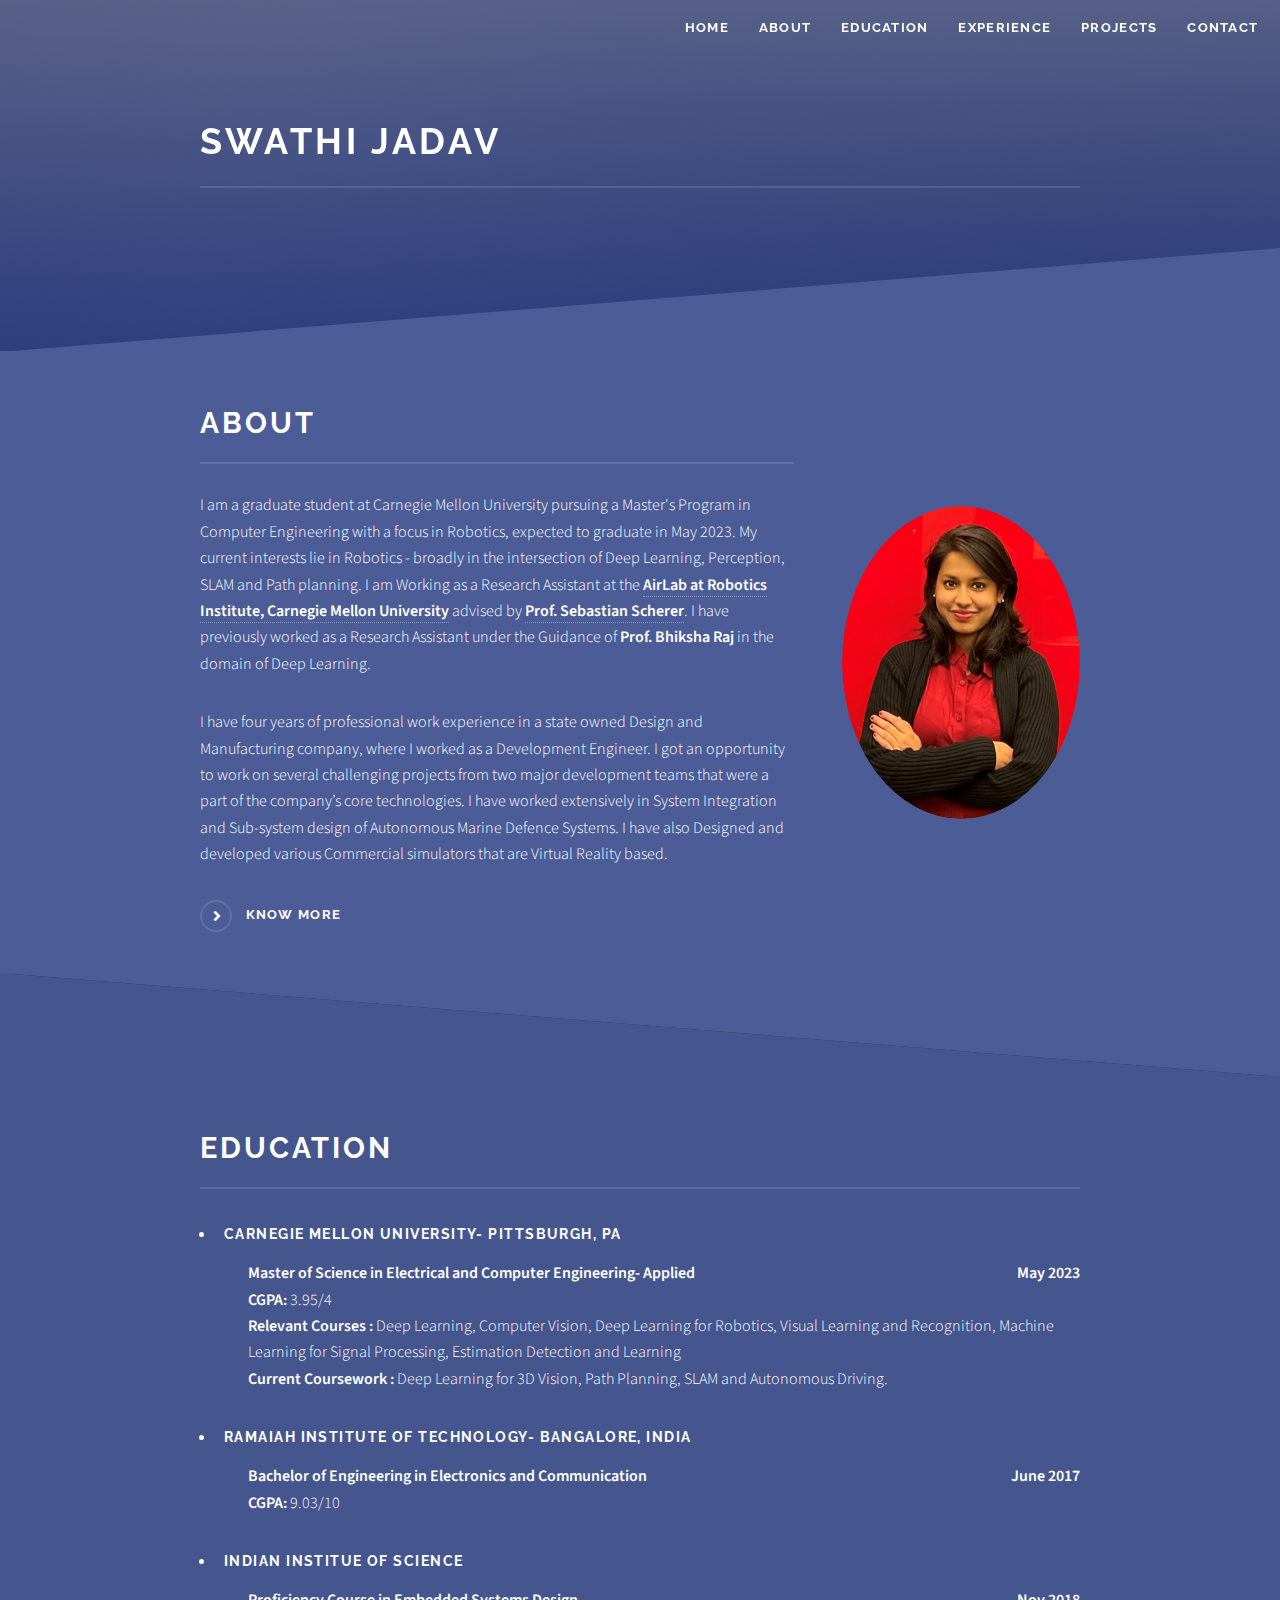
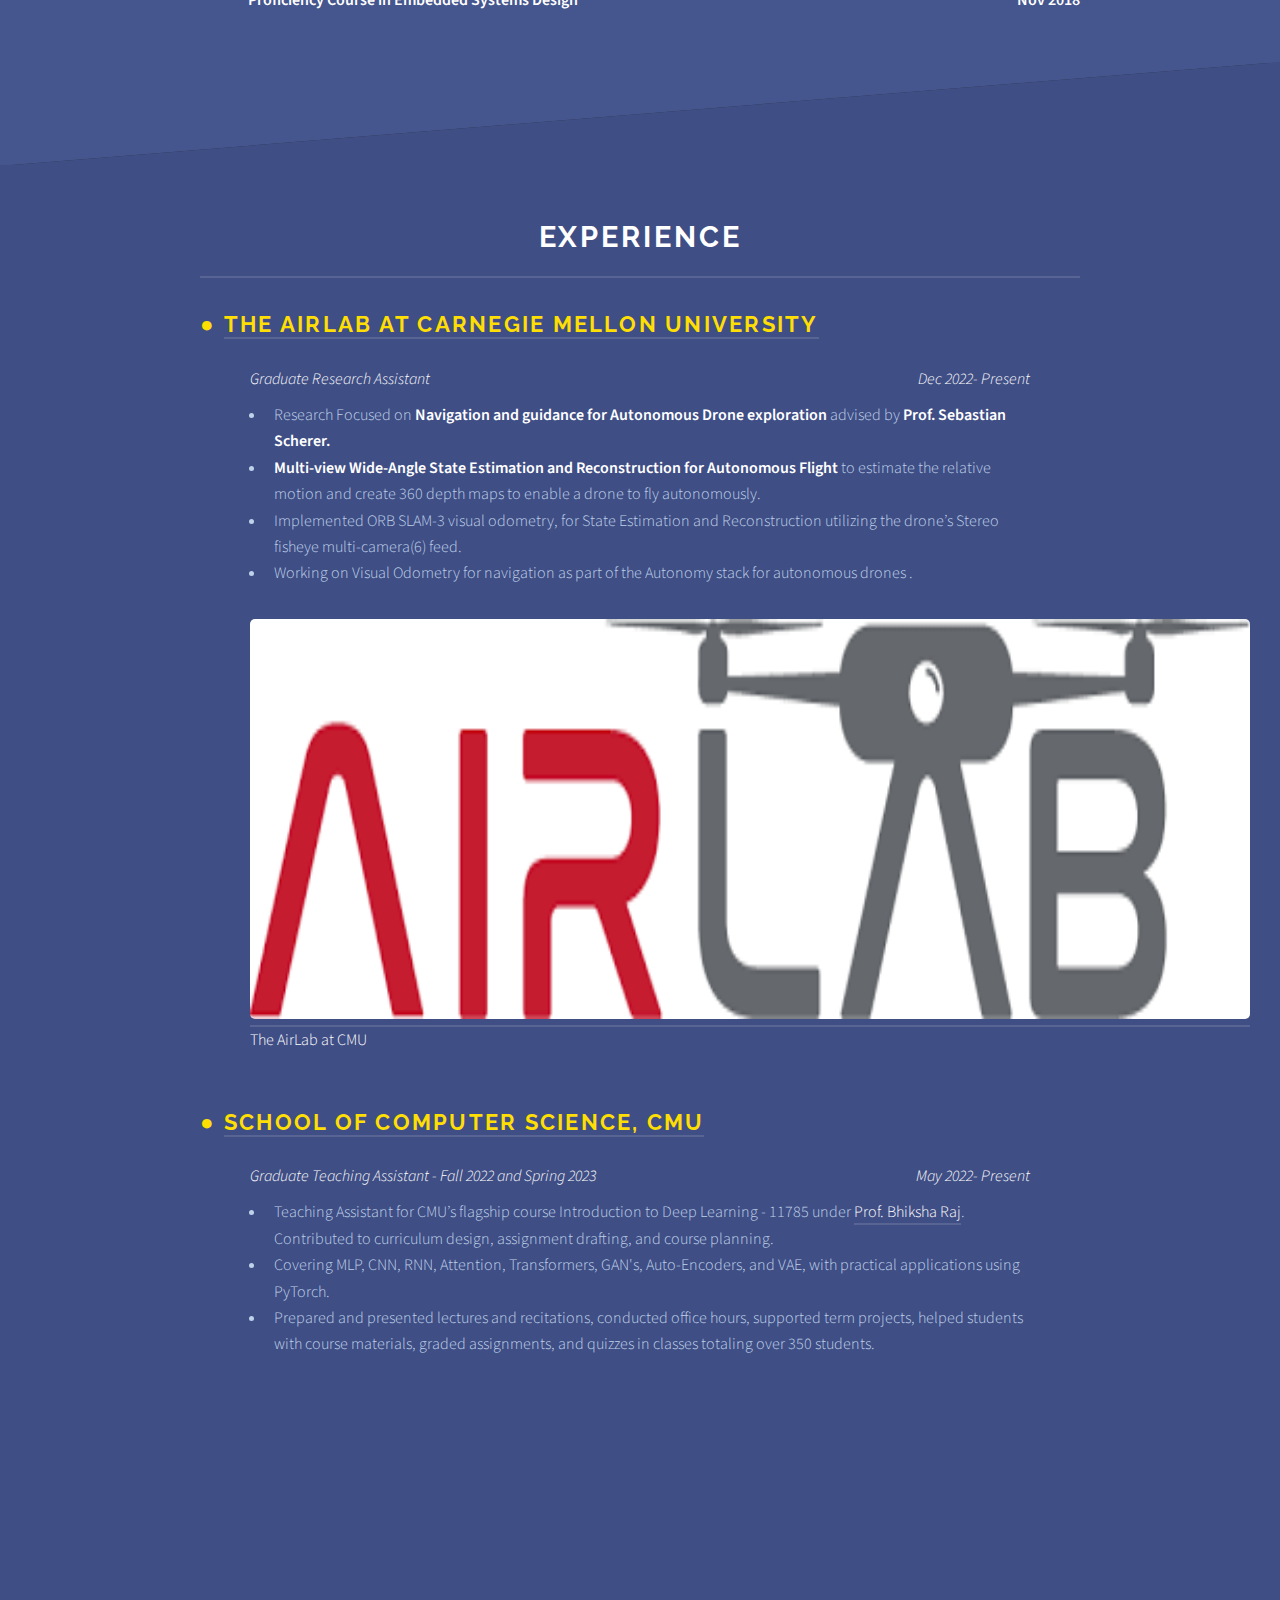
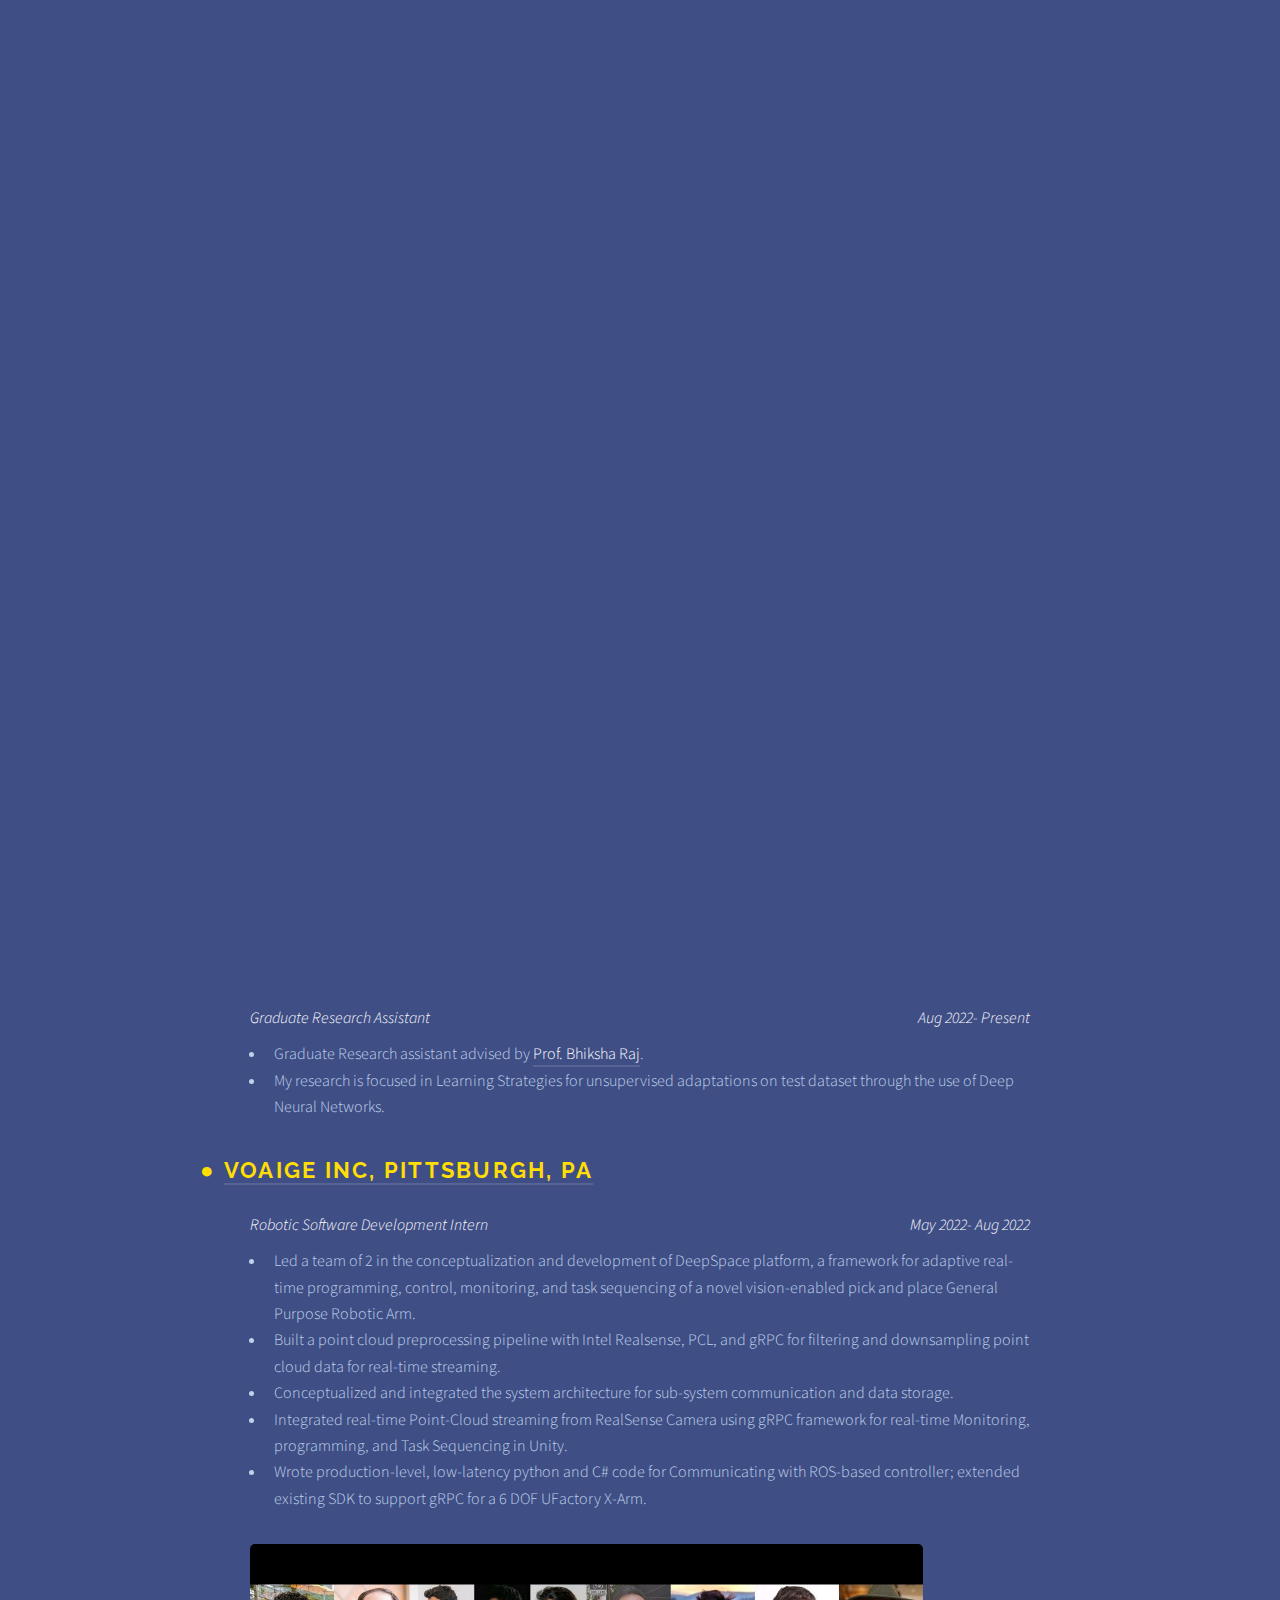
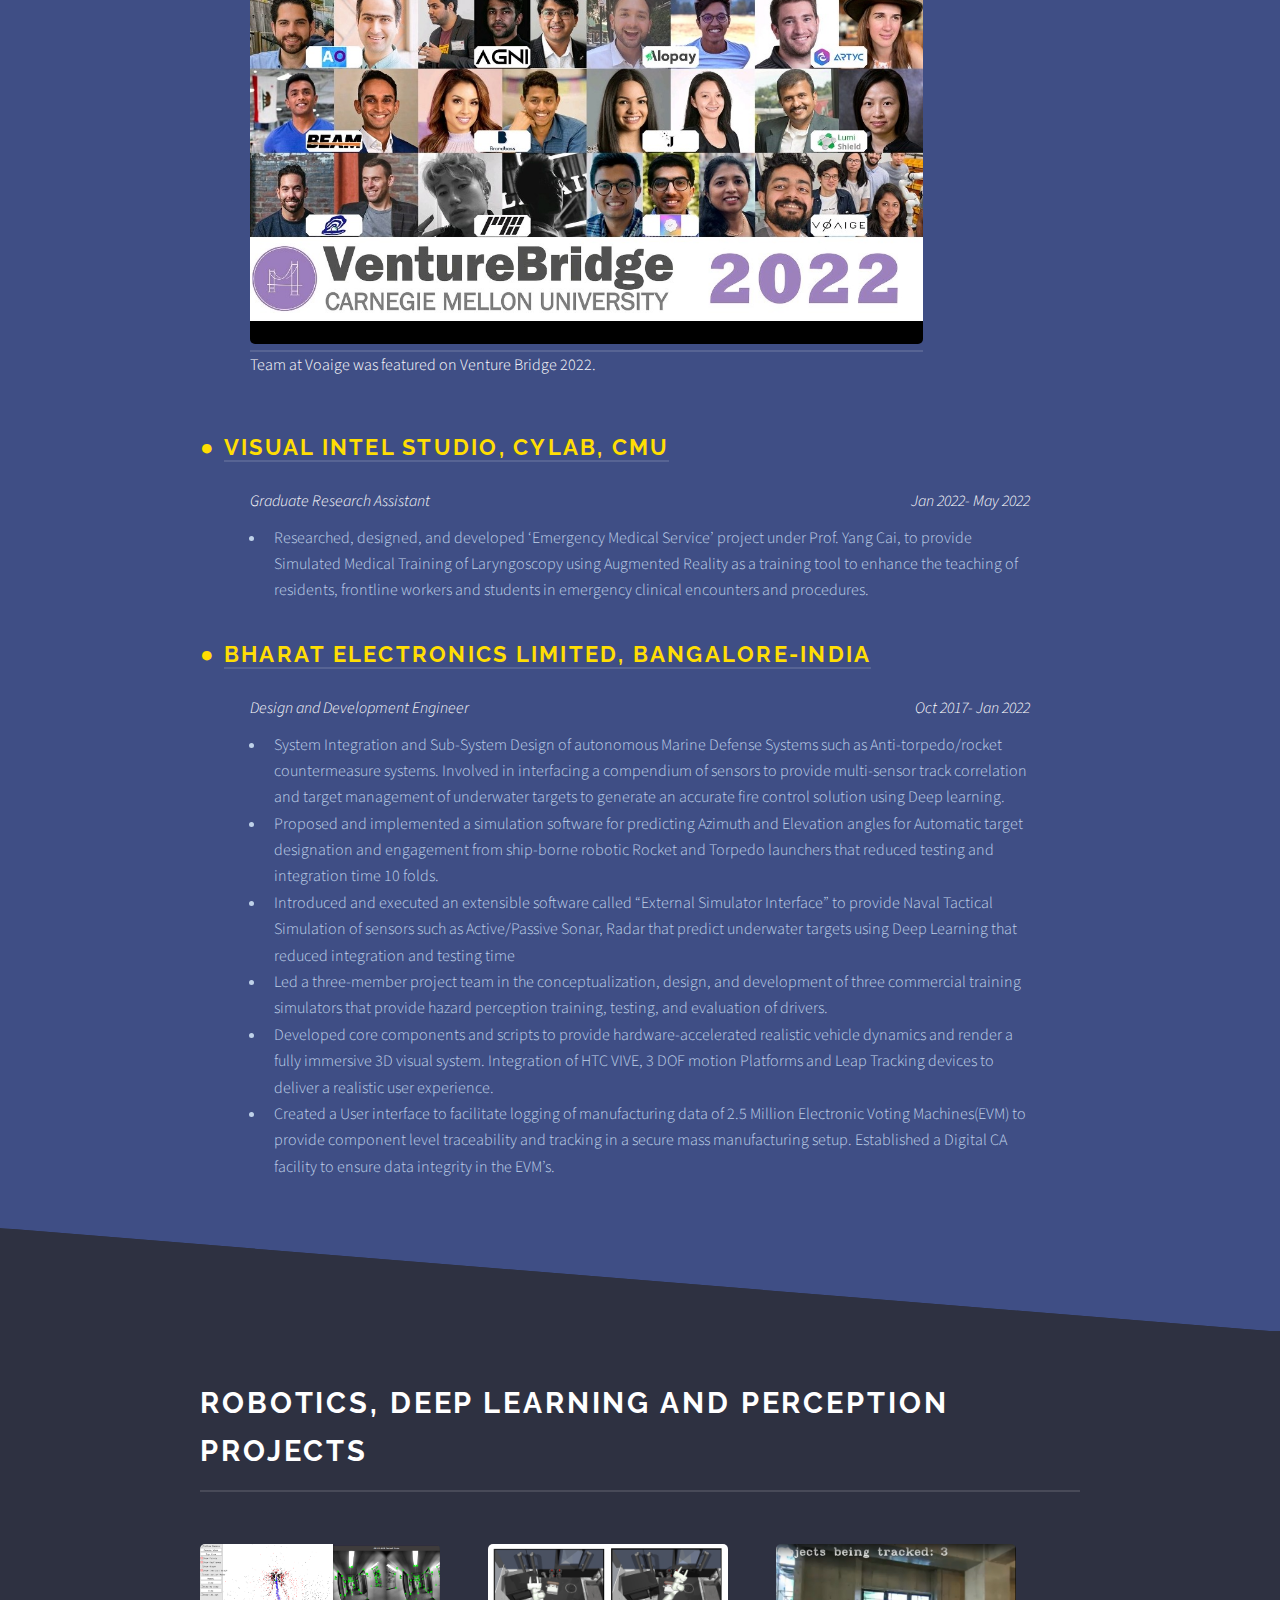
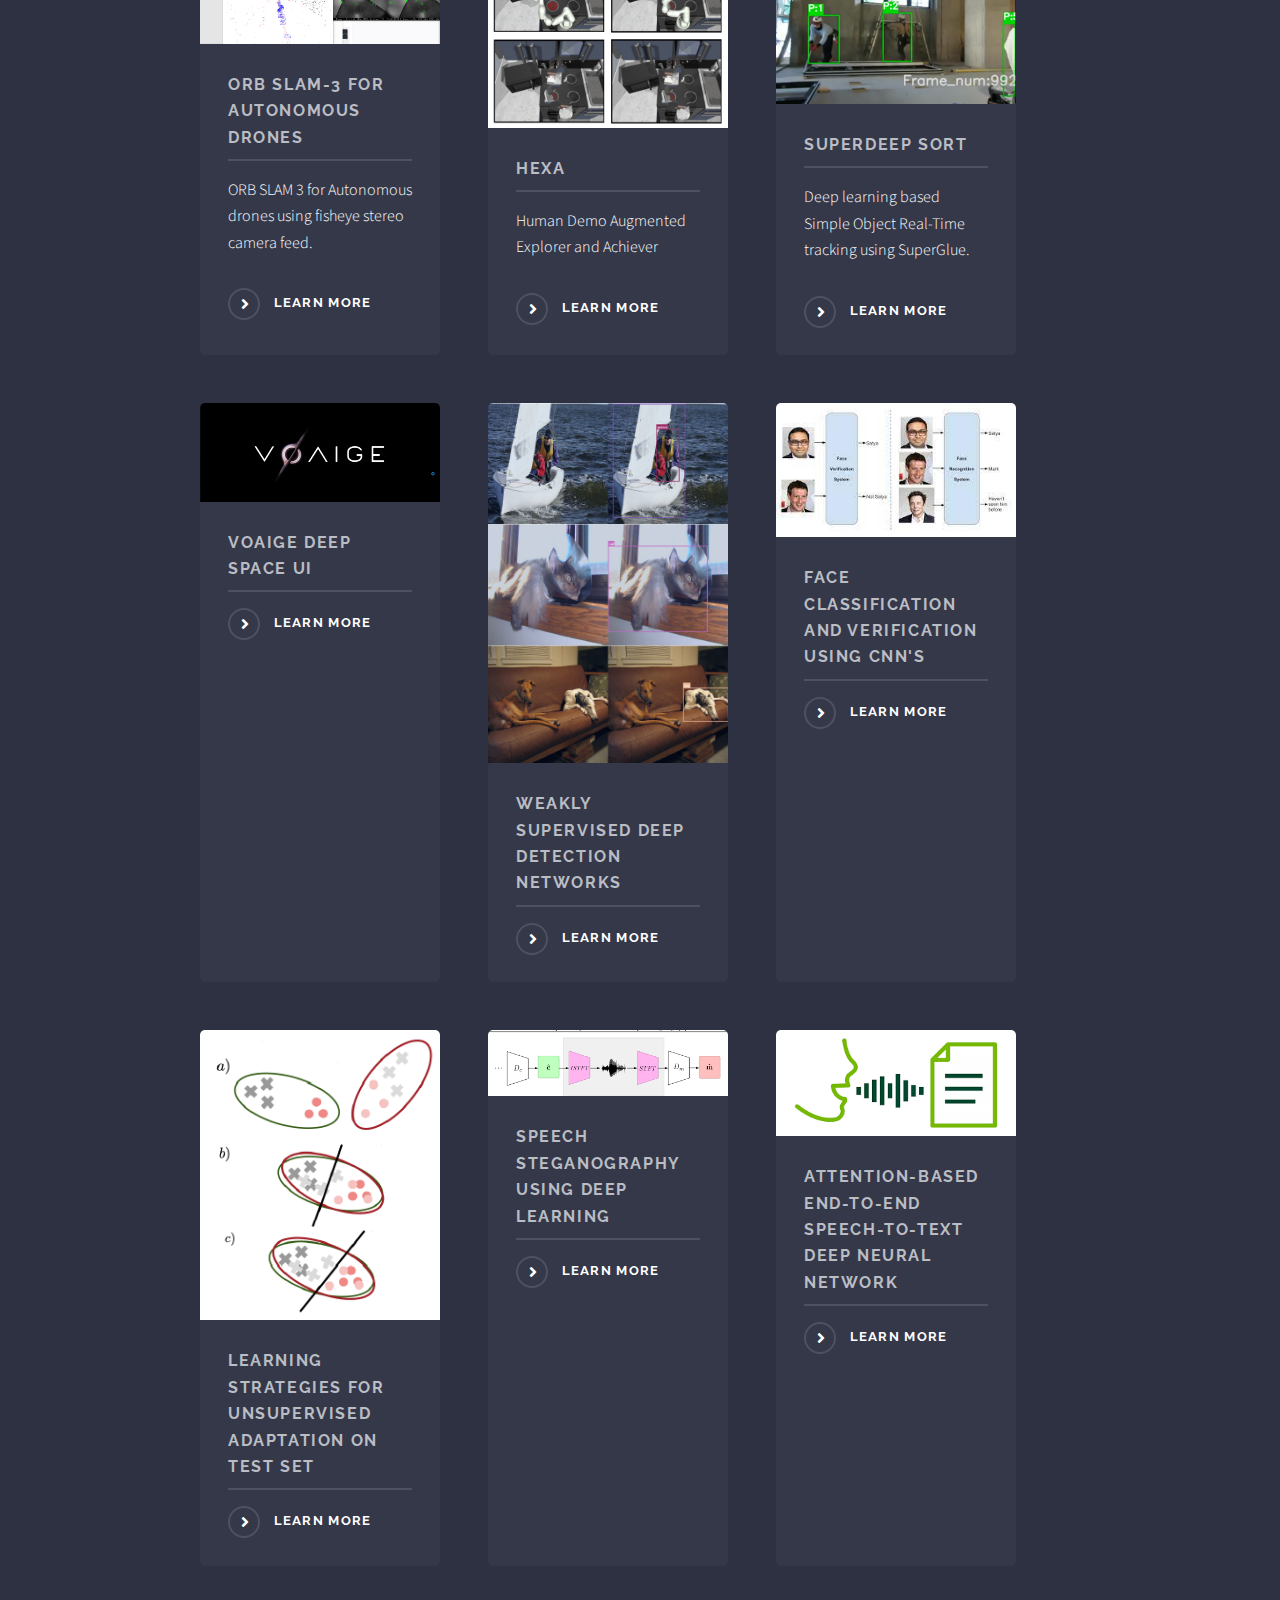
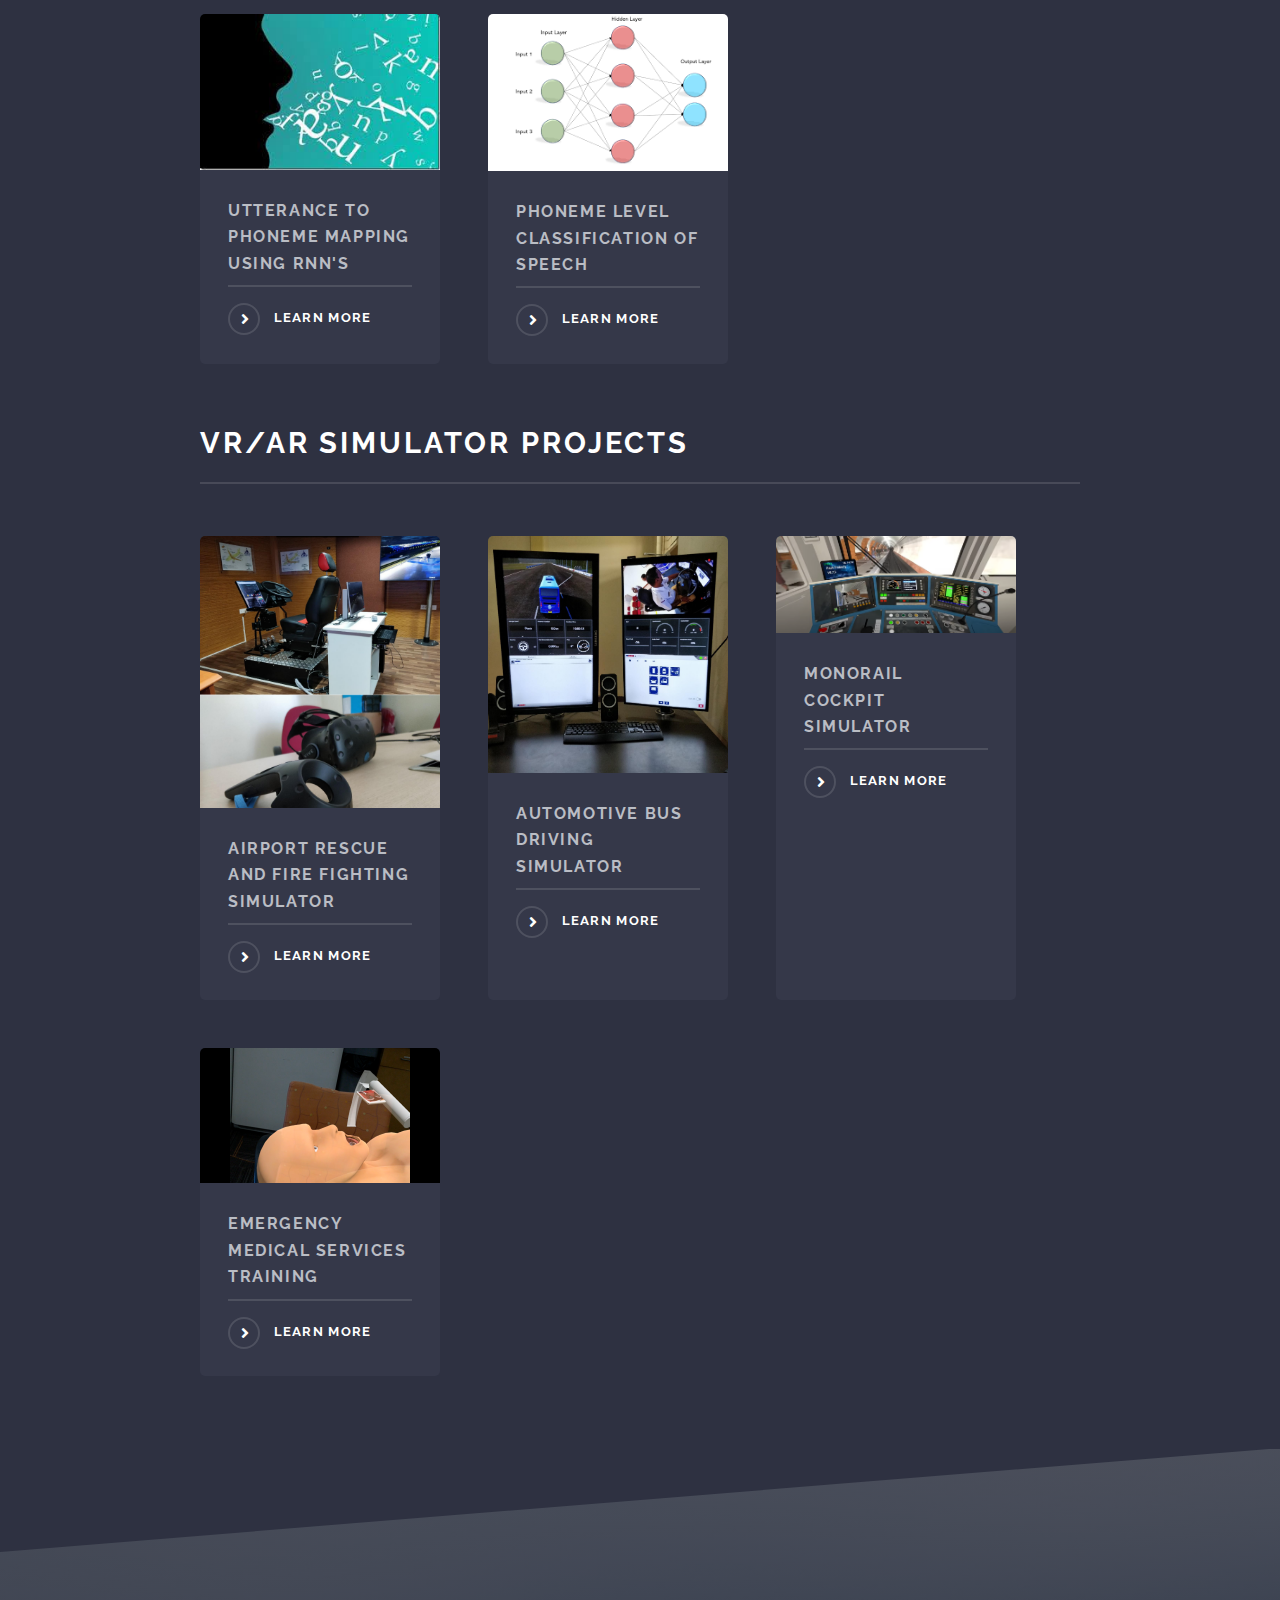
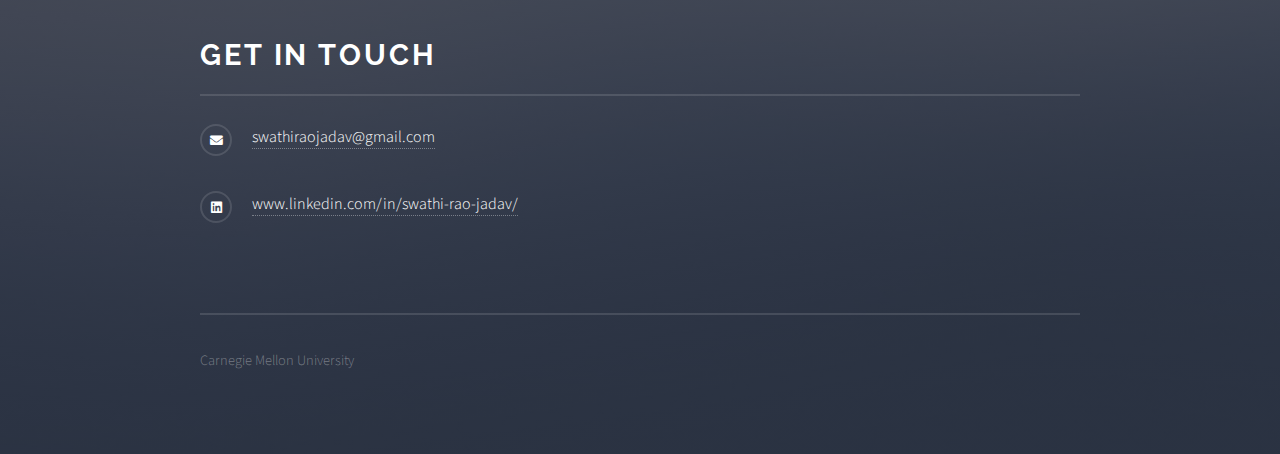
==== index.html @ 3e55421d "Projects updated" ====
<!DOCTYPE HTML>
<!--
	Swathi Jadav
-->
<html>
	<head>
		<title>Swathi Jadav</title>
		<meta charset="utf-8" />
		<meta name="viewport" content="width=device-width, initial-scale=1, user-scalable=no" />
		<link rel="stylesheet" href="assets/css/main.css" />
		<noscript><link rel="stylesheet" href="assets/css/noscript.css" /></noscript>
	</head>
	<body class="is-preload">

		<!-- Page Wrapper -->
			<div id="page-wrapper">

				<!-- Header -->
					<header id="header" class="alt">
						<h1><a href="index.html">Swathi Jadav</a></h1>
						
						<nav>							
							<a href="index.html">Home</a>
							<a href="#About">About</a>
							<a href="#Education">Education</a>
							<a href="#Experience">Experience</a>
							<a href="#Projects">Projects</a>
							<a href="#Contact">Contact</a>
							<!-- <a>Resume</a> -->
						</nav>
					</header>

				<!-- Menu -->
					<nav id="menu">
						<div class="inner">
							<h2>Menu</h2>
							<ul class="links">
								<li><a href="index.html">Home</a></li>
								<li><a href="#About">About</a></li>
								<li><a href="#Education">Education</a></li>
								<li><a href="#">Projects</a></li>
								<li><a href="#">Resume</a></li>
							</ul>
							<a href="#" class="close">Close</a>
						</div>
					</nav>

				<!-- Banner -->
					<section id="banner">
						<div class="inner">
							<!-- <div class="logo"><span class="icon fa-gem"></span></div> -->
							<h2>Swathi Jadav</h2>
							<p></p>
						</div>
					</section>

				<!-- Wrapper -->
				<nav id="About">
					<section id="wrapper">

						<!-- One -->
							<section id="one" class="wrapper spotlight style1">
								<div class="inner">
									<a href="#" class="image"><img src="images/SwathiJadav.jpg" alt="" /></a>
									<div class="content">
										<h1 class="major">About</h1>
										<p>I am a graduate student at Carnegie Mellon University pursuing a Master's Program in Computer Engineering with a focus in Robotics, expected to graduate in May 2023.

											My current interests lie in Robotics - broadly in the intersection of Deep Learning, Perception, SLAM and Path planning. I am Working as a Research Assistant at the <b><a href="https://theairlab.org/">AirLab at  Robotics Institute, Carnegie Mellon University</a></b>
										advised by <b><a href="https://www.ri.cmu.edu/ri-faculty/sebastian-scherer/">Prof. Sebastian Scherer</a></b>. I have previously worked as a Research Assistant under the Guidance of <b>Prof. Bhiksha Raj</b> in the domain of Deep Learning.</p>
											<p>
											I have four years of professional work experience in a state owned Design and Manufacturing company, where I worked as a Development Engineer.
											I got an opportunity to work on several challenging projects from two major development teams that were a part of the company’s core technologies.
											I have worked extensively in System Integration and Sub-system design of Autonomous Marine Defence Systems. I have also Designed and developed various Commercial simulators that are Virtual Reality based.
								 

											</p>
											 
											  <a href="About.html"  class="special">Know more</a>										
									</div>
								</div>
							</section>
						</nav>


						

						<!-- Two -->
						
							<section id="two" class="wrapper alt spotlight style2">
								<nav id="Education">
								<div  class="inner">
									<!-- <a href="#" class="image"><img src="images/graduation-hat.png" alt="" /></a> -->
									
									<div class="content">
										<h1 class="major">Education</h1>
										<p>
											<ul>
												<li>
													<!-- style="color:rgb(195, 34, 72)" -->
											<h3  >Carnegie Mellon University- Pittsburgh, PA</h3>
											
											<ul style="list-style-type:none;">
								
												<li><div style="float: left;"><b>Master of Science in Electrical and Computer Engineering- Applied</b></div><div style="float: right"><b>May 2023</b></div><div style="clear: both;"></div></li>
												<li><b>CGPA: </b> 3.95/4</li>
												<li><b>Relevant Courses : </b> Deep Learning, Computer Vision, Deep Learning for Robotics, Visual Learning and Recognition, Machine Learning for Signal Processing,
												Estimation Detection and Learning</li>
												<li><b>Current Coursework :</b> Deep Learning for 3D Vision, Path Planning, SLAM and Autonomous Driving.</li>
											</ul>
										</li>
										<li>


											<h3>Ramaiah Institute of Technology- Bangalore, India</h3>
											
											<ul style="list-style-type:none;">
								
												<li><div style="float: left"><b>Bachelor of Engineering in Electronics and Communication</b></div><div style="float: right"><b>June 2017</b></div><div style="clear: both;"></div></li>
												<li><b>CGPA: </b> 9.03/10</li>
											</ul>
										</li>
										<li>
											<h3>Indian Institue of Science</h3>
											
											<ul style="list-style-type:none;">
								
												<li><div style="float: left"><b>Proficiency Course in Embedded Systems Design</b></div><div style="float: right"><b>Nov 2018</b></div><div style="clear: both;"></div></li>
												
											</ul>
										</li>
										
										</ul>

										</p>
											<!-- <a href="#" class="special">Learn more</a> -->
									</div>
								
								</div>
							</nav>
							</section>
						

						<!-- Three -->
							<section id="three" class="wrapper  spotlight style3">
								<nav id="Experience">
								<div class="inner">
									<!-- <a href="#" class="image"><img src="images/pic03.jpg" alt="" /></a> -->
									<div class="content">
										<h1 class="major" style="text-align: center ;">Experience</h1>
										
										
											<!-- <div style="float: left"><h2>Voaige Inc <span style="font-style: italic; font-size: 70%;font-weight: lighter;font-family: Raleway, Helvetica, sans-serif;">Robotics Software Development Intern</span></h2></div><div style="float: right"><b>May 2022- Aug 2022</b></div><div style="clear: both;"></div> -->

											<!-- <h2 >Voaige Inc.</h2>
											<div style="padding:0px 50px 0px;">
											
											<div style="float: left; "><h4 >Robotics Software Developer</h4></div><div style="float: right;"><h4 >May 2022- Aug 2022</h4></div><div style="clear: both;"></div>
												<ul>
													<li></li>
													<li></li>
													<li></li>
												</ul>	
											</div> -->

											
											<h2 class="link"><span>&#x25cf  </span><a  href="https://theairlab.org/">The AirLab at Carnegie Mellon University</a></h2>
											<div style="padding:0px 50px 50px ;">
											
												<div style="float: left;padding-bottom: 10px; "><i >Graduate Research Assistant</i></div><div style="float: right;"><i >Dec 2022- Present</i></div><div style="clear: both;"></div>
													<ul style="color:rgb(191, 210, 233) ;">
														<li>Research Focused on <b>Navigation and guidance for Autonomous Drone exploration</b> advised by <b>Prof. Sebastian Scherer.</b> </li>
														<li><b>Multi-view Wide-Angle State Estimation and Reconstruction for Autonomous Flight</b> to estimate the relative motion and
															create 360 depth maps to enable a drone to fly autonomously. </li>
															<li>Implemented ORB SLAM-3 visual odometry, for State Estimation and Reconstruction utilizing the drone’s Stereo fisheye
																multi-camera(6) feed. </li>
															<li>Working on Visual Odometry for navigation as part of the Autonomy stack for autonomous drones .</li>
															
														
														
													</ul>
													
													
														<a class="image3"><img src="images/Airlab.png" alt="" width="1000" height="600"/>
															<figcaption>The AirLab at CMU</figcaption>
														
														</a>
														
															
															
														
														
														
														
														
														
													
												</div>
											
											
										
										
											<h2 class="link"><span>&#x25cf  </span><a  href="https://deeplearning.cs.cmu.edu/F22/index.html">School of Computer Science, CMU</a></h2>
										

												<div style="padding:0px 50px 0px;">
											
													<div style="float: left;padding-bottom: 10px; "><i >Graduate Teaching Assistant - Fall 2022 and Spring 2023</i></div><div style="float: right;"><i >May 2022- Present</i></div><div style="clear: both;"></div>
														<ul style="color:rgb(191, 210, 233) ;">				



															<li>Teaching Assistant for CMU’s flagship course Introduction to Deep Learning - 11785 under <a href="http://mlsp.cs.cmu.edu/people/bhiksha/">Prof. Bhiksha Raj</a>. Contributed to curriculum design, assignment drafting, and course planning.</li>
															<li>Covering MLP, CNN, RNN, Attention, Transformers, GAN's, Auto-Encoders, and VAE, with practical applications using PyTorch.</li>
															<li>Prepared and presented lectures and recitations, conducted office hours, supported term projects, helped students with course materials,
																graded assignments, and quizzes in classes totaling over 350 students.</li>
															
														</ul>
														<!-- https://www.youtube.com/watch?v=AHE7bQ2sDIM&list=PLp-0K3kfddPz8WXg8RqH0sEN6X2L65HUZ&index=43 -->
														<iframe width="720" height="380"
														src="https://www.youtube.com/embed/IMXmJoD0jjw">
														
														
														</iframe>	
														<iframe width="720" height="380"
														src="https://www.youtube.com/embed/v3hL_h4Ry8M">
														
														
														</iframe>
														<iframe width="720" height="380"
														src="https://www.youtube.com/embed/AHE7bQ2sDIM">
														
														
														</iframe>	
													</div>
														<div style="padding:50px 50px 0px ;">
											
												<div style="float: left;padding-bottom: 10px; "><i >Graduate Research Assistant</i></div><div style="float: right;"><i >Aug 2022- Present</i></div><div style="clear: both;"></div>
													<ul style="color:rgb(191, 210, 233) ;">
														<li>Graduate Research assistant advised by <a href="http://mlsp.cs.cmu.edu/people/bhiksha/">Prof. Bhiksha Raj</a>.</li>
														<li>My research is focused in Learning Strategies for unsupervised adaptations on test dataset through the use of Deep Neural Networks. </li>
														
														
													</ul>
														
												</div>
												
												<h2 class="link"><span>&#x25cf  </span><a  href="https://voaige.com/">Voaige Inc, Pittsburgh, PA</a></h2>
											<div style="padding:0px 50px 50px ;">
											
												<div style="float: left;padding-bottom: 10px; "><i >Robotic Software Development Intern</i></div><div style="float: right;"><i >May 2022- Aug 2022</i></div><div style="clear: both;"></div>
													<ul style="color:rgb(191, 210, 233) ;">
														<li>Led a team of 2 in the conceptualization and development of DeepSpace platform, a framework for adaptive real-time programming,
															control, monitoring, and task sequencing of a novel vision-enabled pick and place General Purpose Robotic Arm. </li>
															<li>Built a point cloud preprocessing pipeline with Intel Realsense, PCL, and gRPC for filtering and downsampling point cloud
																data for real-time streaming.</li>
															<li>Conceptualized and integrated the system architecture for sub-system communication and data storage.</li>
														<li>Integrated real-time Point-Cloud streaming from RealSense Camera using gRPC framework for real-time Monitoring, programming,
															and Task Sequencing in Unity.</li>
															<li>Wrote production-level, low-latency python and C# code for Communicating with ROS-based controller; extended existing
																SDK to support gRPC for a 6 DOF UFactory X-Arm.</li>
														
													</ul>
													
													
														<a class="image3"><img src="images/VentureBridge.jpg" alt="" />
															<figcaption>Team at Voaige was featured on Venture Bridge 2022.</figcaption>
														
														</a>
														
															
															
														
														
														
														
														
														
													
												</div>
										
										
											<h2 class="link"><span>&#x25cf  </span><a  href="https://www.cmu.edu/vis/research.html">Visual Intel Studio, CyLab, CMU</a></h2>
											<div style="padding:0px 50px 0px;">
											
												<div style="float: left;padding-bottom: 10px; "><i >Graduate Research Assistant</i></div><div style="float: right;"><i >Jan 2022- May 2022</i></div><div style="clear: both;"></div>
													<ul style="color:rgb(191, 210, 233) ;">
														<li>Researched, designed, and developed ‘Emergency Medical Service’ project under Prof. Yang Cai, to provide Simulated Medical
															Training of Laryngoscopy using Augmented Reality as a training tool to enhance the teaching of residents, frontline workers and
															students in emergency clinical encounters and procedures.</li>
														
													</ul>	
												</div>
										
												
											<h2 class="link"><span>&#x25cf  </span><a  href="https://bel-india.in/Products.aspx?MId=13&LId=1&link=75">Bharat Electronics Limited, Bangalore-India</a></h2>
											<div style="padding:0px 50px 0px;">
											
												<div style="float: left;padding-bottom: 10px; "><i >Design and Development Engineer</i></div><div style="float: right;"><i >Oct 2017- Jan 2022</i></div><div style="clear: both;"></div>
													<ul style="color:rgb(191, 210, 233) ;">
														<li>System Integration and Sub-System Design of autonomous Marine Defense Systems such as Anti-torpedo/rocket countermeasure
															systems. Involved in interfacing a compendium of sensors to provide multi-sensor track correlation and target management of
															underwater targets to generate an accurate fire control solution using Deep learning.</li>
															<li>Proposed and implemented a simulation software for predicting Azimuth and Elevation angles for Automatic target designation
																and engagement from ship-borne robotic Rocket and Torpedo launchers that reduced testing and integration time 10 folds.</li>
															
																<li>Introduced and executed an extensible software called “External Simulator Interface” to provide Naval Tactical Simulation of
																	sensors such as Active/Passive Sonar, Radar that predict underwater targets using Deep Learning that reduced integration and testing time</li>
														<li>Led a three-member project team in the conceptualization, design, and development of three commercial training simulators that provide
															hazard perception training, testing, and evaluation of drivers.</li>
														<li>Developed core components and scripts to provide hardware-accelerated realistic vehicle dynamics and render a fully immersive 3D
															visual system. Integration of HTC VIVE, 3 DOF motion Platforms and Leap Tracking devices to deliver a realistic user experience.</li>
														
														
														<li>Created a User interface to facilitate logging of manufacturing data of 2.5 Million Electronic Voting Machines(EVM) to provide
															component level traceability and tracking in a secure mass manufacturing setup. Established a Digital CA facility to ensure data
															integrity in the EVM’s.</li>

														


													</ul>	
												</div>
										 
									
									
										<!-- <a href="#" class="special">Learn more</a> -->
									</div>
								</div>
							</nav>
							</section>

						<!-- Four -->
							<section id="four" class="wrapper alt style1">
								<nav id="Projects">
								<div class="inner">
									<h2 class="major">Robotics, Deep Learning and Perception Projects</h2>
									<!-- <p>Cras mattis ante fermentum, malesuada neque vitae, eleifend erat. Phasellus non pulvinar erat. Fusce tincidunt, nisl eget mattis egestas, purus ipsum consequat orci, sit amet lobortis lorem lacus in tellus. Sed ac elementum arcu. Quisque placerat auctor laoreet.</p> -->
									<section class="features">
										<article>
											<a href="Projects.html#DLProjects" class="image"><img src="images/ORBSlam-1.png" alt="" /></a>
											<h3 class="major">ORB SLAM-3 for Autonomous Drones</h3>
											<p>ORB SLAM 3 for Autonomous drones using fisheye stereo camera feed.</p>
											<a href="Projects.html#DLProjects" class="special">Learn more</a>
										</article>
										
										<article>
											
											<a href="Projects.html#DLProjects" class="image"><img src="images/HExa-1.png" alt="" /></a>
											<h3 class="major">HEXA</h3>
											<p>Human Demo Augmented Explorer and Achiever</p>
											<a href="Projects.html#DLProjects" class="special">Learn more</a>
										</article>
										<article>
											<a href="Projects.html#DLProjects" class="image"><img src="images/Deepsort-1.png" alt="" /></a>
											<h3 class="major">SuperDeep SORT</h3>
											<p>Deep learning based Simple Object Real-Time tracking using SuperGlue.</p>
											<a href="Projects.html#DLProjects" class="special">Learn more</a>
										</article>							
										
										
										<article>
											<a href="Projects.html#DLProjects" class="image"><img src="images/VOA-Logo.png" alt="" /></a>
											<h3 class="major">Voaige Deep Space UI</h3>
											<!-- <p>Lorem ipsum dolor sit amet, consectetur adipiscing vehicula id nulla dignissim dapibus ultrices.</p> -->
											<a href="Projects.html#DLProjects" class="special">Learn more</a>
										</article>
										<article>
											<a href="Projects.html#DLProjects" class="image"><img src="images/WSDDN-Logo.png" alt="" /></a>
											<h3 class="major">Weakly Supervised Deep Detection Networks</h3>
											<!-- <p>Lorem ipsum dolor sit amet, consectetur adipiscing vehicula id nulla dignissim dapibus ultrices.</p> -->
											<a href="Projects.html#DLProjects" class="special">Learn more</a>
										</article>
										<article>
											<a href="Projects.html#DLProjects" class="image"><img src="images/FaceCls-Logo.jpg" alt="" /></a>
											<h3 class="major">Face Classification and Verification using CNN's</h3>
											<!-- <p>Lorem ipsum dolor sit amet, consectetur adipiscing vehicula id nulla dignissim dapibus ultrices.</p> -->
											<a href="Projects.html#DLProjects" class="special">Learn more</a>
										</article>
										<article>
											<a href="Projects.html#DLProjects" class="image"><img src="images/Unsupervised-Logo.png" alt="" /></a>
											<h3 class="major">Learning Strategies for
												Unsupervised Adaptation on Test Set</h3>
											<!-- <p>Lorem ipsum dolor sit amet, consectetur adipiscing vehicula id nulla dignissim dapibus ultrices.</p> -->
											<a href="Projects.html#DLProjects" class="special">Learn more</a>
										</article>
										<article>
											<a href="Projects.html#DLProjects" class="image"><img src="images/SpeechSteganography-Logo.png" alt="" /></a>
											<h3 class="major">Speech Steganography Using Deep learning</h3>
											<!-- <p>Lorem ipsum dolor sit amet, consectetur adipiscing vehicula id nulla dignissim dapibus ultrices.</p> -->
											<a href="Projects.html#DLProjects" class="special">Learn more</a>
										</article>
										<article>
											<a href="Projects.html#DLProjects" class="image"><img src="images/Attention-Logo1.png" alt="" /></a>
											<h3 class="major">Attention-based End-to-End Speech-to-Text Deep Neural Network</h3>
											<!-- <p>Lorem ipsum dolor sit amet, consectetur adipiscing vehicula id nulla dignissim dapibus ultrices.</p> -->
											<a href="Projects.html#DLProjects" class="special">Learn more</a>
										</article>
										
										
										
										
										<article>
											<a href="Projects.html#DLProjects" class="image"><img src="images/Utterance-Logo.jpg" alt="" /></a>
											<h3 class="major">Utterance to Phoneme Mapping using RNN's</h3>
											<!-- <p>Lorem ipsum dolor sit amet, consectetur adipiscing vehicula id nulla dignissim dapibus ultrices.</p> -->
											<a href="Projects.html#DLProjects" class="special">Learn more</a>
										</article>
										<article>
											<a href="Projects.html#DLProjects" class="image"><img src="images/Classification-Logo.png" alt="" /></a>
											<h3 class="major">Phoneme Level Classification of speech</h3>
											<!-- <p>Lorem ipsum dolor sit amet, consectetur adipiscing vehicula id nulla dignissim dapibus ultrices.</p> -->
											<a href="Projects.html#DLProjects" class="special">Learn more</a>
										</article>
										
										
										

										

									</section>
									<h2 class="major">VR/AR Simulator Projects</h2>
									<!-- <p>Cras mattis ante fermentum, malesuada neque vitae, eleifend erat. Phasellus non pulvinar erat. Fusce tincidunt, nisl eget mattis egestas, purus ipsum consequat orci, sit amet lobortis lorem lacus in tellus. Sed ac elementum arcu. Quisque placerat auctor laoreet.</p> -->
									<section class="features">
									<article>
										<a href="Projects.html#SimulatorProjects" class="image"><img src="images/ARFF-Logo.png" alt="" /></a>
										<h3 class="major">Airport Rescue and Fire Fighting Simulator</h3>
										<!-- <p>Lorem ipsum dolor sit amet, consectetur adipiscing vehicula id nulla dignissim dapibus ultrices.</p> -->
										<a href="Projects.html#SimulatorProjects" class="special">Learn more</a>
									</article>
									<article>
										<a href="Projects.html#SimulatorProjects" class="image"><img src="images/AutomotiveSim-Logo.png" alt="" /></a>
										<h3 class="major">Automotive Bus Driving Simulator</h3>
										<!-- <p>Lorem ipsum dolor sit amet, consectetur adipiscing vehicula id nulla dignissim dapibus ultrices.</p> -->
										<a href="Projects.html#SimulatorProjects" class="special">Learn more</a>
									</article>
									<article>
										<a href="Projects.html#SimulatorProjects" class="image"><img src="images/MM-3.png" alt="" /></a>
										<h3 class="major">Monorail Cockpit Simulator</h3>
										<!-- <p>Lorem ipsum dolor sit amet, consectetur adipiscing vehicula id nulla dignissim dapibus ultrices.</p> -->
										<a href="Projects.html#SimulatorProjects" class="special">Learn more</a>
									</article>
									<article>
										<a href="Projects.html#SimulatorProjects" class="image"><img src="images/EMS-Logo.png" alt="" /></a>
										<h3 class="major">Emergency Medical Services Training</h3>
										<!-- <p>Lorem ipsum dolor sit amet, consectetur adipiscing vehicula id nulla dignissim dapibus ultrices.</p> -->
										<a href="Projects.html#SimulatorProjects" class="special">Learn more</a>
									</article>
									</section>
									<!-- <ul class="actions">
										<li><a href="#" class="button">Browse All</a></li>
									</ul> -->
								</div>
							</nav>
							</section>

					</section>

				<!-- Footer -->
					<section id="footer">
						<nav id="Contact">
						<div class="inner">
							<h2 class="major">Get in touch</h2>
							<!-- <p>Cras mattis ante fermentum, malesuada neque vitae, eleifend erat. Phasellus non pulvinar erat. Fusce tincidunt, nisl eget mattis egestas, purus ipsum consequat orci, sit amet lobortis lorem lacus in tellus. Sed ac elementum arcu. Quisque placerat auctor laoreet.</p> -->
							<!-- <form method="post" action="#">
								<div class="fields">
									<div class="field">
										<label for="name">Name</label>
										<input type="text" name="name" id="name" />
									</div>
									<div class="field">
										<label for="email">Email</label>
										<input type="email" name="email" id="email" />
									</div>
									<div class="field">
										<label for="message">Message</label>
										<textarea name="message" id="message" rows="4"></textarea>
									</div>
								</div>
								<ul class="actions">
									<li><input type="submit" value="Send Message" /></li>
								</ul>
							</form> -->
							<ul class="contact">
								<!-- <li class="icon solid fa-home">
									Untitled Inc<br />
									1234 Somewhere Road Suite #2894<br />
									Nashville, TN 00000-0000
								</li> -->
								<!-- <li class="icon solid fa-phone">(000) 000-0000</li> -->
								<li class="icon solid fa-envelope"><a href="mailto:swathiraojadav@gmail.com">swathiraojadav@gmail.com</a></li>
								<li class="icon brands fa-linkedin"><a href="https://www.linkedin.com/in/swathi-rao-jadav/">www.linkedin.com/in/swathi-rao-jadav/</a></li>
								<!-- <li class="icon brands fa-facebook-f"><a href="#">facebook.com/untitled-tld</a></li> -->
								<!-- <li class="icon brands fa-instagram"><a href="#">instagram.com/untitled-tld</a></li> -->
							</ul>
							<ul class="copyright">
								<li>Carnegie Mellon University</li>
							</ul>
						</div>
					</nav>
					</section>

			</div>

		<!-- Scripts -->
			<script src="assets/js/jquery.min.js"></script>
			<script src="assets/js/jquery.scrollex.min.js"></script>
			<script src="assets/js/browser.min.js"></script>
			<script src="assets/js/breakpoints.min.js"></script>
			<script src="assets/js/util.js"></script>
			<script src="assets/js/main.js"></script>

	</body>
</html>
---- assets/css/main.css ----
@import url(fontawesome-all.min.css);
@import url("https://fonts.googleapis.com/css?family=Raleway:200,700|Source+Sans+Pro:300,600,300italic,600italic");

/*
	Solid State by HTML5 UP
	html5up.net | @ajlkn
	Free for personal and commercial use under the CCA 3.0 license (html5up.net/license)
*/




	


html, body, div, span, applet, object,
iframe, h1, h2, h3, h4, h5, h6, p, blockquote,
pre, a, abbr, acronym, address, big, cite,
code, del, dfn, em, img, ins, kbd, q, s, samp,
small, strike, strong, sub, sup, tt, var, b,
u, i, center, dl, dt, dd, ol, ul, li, fieldset,
form, label, legend, table, caption, tbody,
tfoot, thead, tr, th, td, article, aside,
canvas, details, embed, figure, figcaption,
footer, header, hgroup, menu, nav, output, ruby,
section, summary, time, mark, audio, video {
	margin: 0;
	padding: 0;
	border: 0;
	font-size: 100%;
	font: inherit;
	vertical-align: baseline;}

article, aside, details, figcaption, figure,
footer, header, hgroup, menu, nav, section {
	display: block;}

body {
	line-height: 1;
}

ol, ul {
	list-style: none;
}

blockquote, q {
	quotes: none;
}

	blockquote:before, blockquote:after, q:before, q:after {
		content: '';
		content: none;
	}

table {
	border-collapse: collapse;
	border-spacing: 0;
}

body {
	-webkit-text-size-adjust: none;
}

mark {
	background-color: transparent;
	color: inherit;
}

input::-moz-focus-inner {
	border: 0;
	padding: 0;
}

input, select, textarea {
	-moz-appearance: none;
	-webkit-appearance: none;
	-ms-appearance: none;
	appearance: none;
}

/* Basic */

	@-ms-viewport {
		width: device-width;
	}

	body {
		-ms-overflow-style: scrollbar;
	}

	@media screen and (max-width: 480px) {

		html, body {
			min-width: 320px;
		}

	}

	html {
		box-sizing: border-box;
	}

	*, *:before, *:after {
		box-sizing: inherit;
	}

	body {
		background-color: #2e3141;
		/* background-image: linear-gradient(to top, rgba(46, 49, 65, 0.8), rgba(46, 49, 65, 0.8)), url("../../images/bg.jpg"); */
		background-image:url("../../images/AdobeStock_440286523.jpeg");
		background-size: auto,
 cover;
		background-attachment: fixed,
 fixed;
		background-position: center,
 center;
	}

		body.is-preload *, body.is-preload *:before, body.is-preload *:after {
			-moz-animation: none !important;
			-webkit-animation: none !important;
			-ms-animation: none !important;
			animation: none !important;
			-moz-transition: none !important;
			-webkit-transition: none !important;
			-ms-transition: none !important;
			transition: none !important;
		}

/* Type */

	body, input, select, textarea {
		color: #ffffff;
		font-family: "Source Sans Pro", Helvetica, sans-serif;
		font-size: 16.5pt;
		font-weight: 300;
		line-height: 1.65;
	}

		@media screen and (max-width: 1680px) {

			body, input, select, textarea {
				font-size: 13pt;
			}

		}

		@media screen and (max-width: 1280px) {

			body, input, select, textarea {
				font-size: 12pt;
			}

		}

		@media screen and (max-width: 980px) {

			body, input, select, textarea {
				font-size: 12pt;
			}

		}

		@media screen and (max-width: 736px) {

			body, input, select, textarea {
				font-size: 12pt;
			}

		}

		@media screen and (max-width: 480px) {

			body, input, select, textarea {
				font-size: 12pt;
			}

		}

	a {
		-moz-transition: color 0.2s ease-in-out, border-bottom-color 0.2s ease-in-out;
		-webkit-transition: color 0.2s ease-in-out, border-bottom-color 0.2s ease-in-out;
		-ms-transition: color 0.2s ease-in-out, border-bottom-color 0.2s ease-in-out;
		transition: color 0.2s ease-in-out, border-bottom-color 0.2s ease-in-out;
		border-bottom: dotted 1px rgba(255, 255, 255, 0.35);
		color: #ffffff;
		text-decoration: none;
	}

		a:hover {
			border-bottom-color: transparent;
			color: #ffffff !important;
		}

		a.special:not(.button) {
			text-decoration: none;
			border-bottom: 0;
			display: block;
			font-family: Raleway, Helvetica, sans-serif;
			font-size: 0.8em;
			font-weight: 700;
			letter-spacing: 0.1em;
			margin: 0 0 2em 0;
			text-transform: uppercase;
		}

			a.special:not(.button):before {
				-moz-osx-font-smoothing: grayscale;
				-webkit-font-smoothing: antialiased;
				display: inline-block;
				font-style: normal;
				font-variant: normal;
				text-rendering: auto;
				line-height: 1;
				text-transform: none !important;
				font-family: 'Font Awesome 5 Free';
				font-weight: 900;
			}

			a.special:not(.button):before {
				-moz-transition: background-color 0.2s ease-in-out;
				-webkit-transition: background-color 0.2s ease-in-out;
				-ms-transition: background-color 0.2s ease-in-out;
				transition: background-color 0.2s ease-in-out;
				border-radius: 100%;
				border: solid 2px rgba(255, 255, 255, 0.125);
				content: '\f105';
				display: inline-block;
				font-size: 1.25em;
				height: 2em;
				line-height: 1.75em;
				margin-right: 0.85em;
				text-align: center;
				text-indent: 0.15em;
				vertical-align: middle;
				width: 2em;
			}

			a.special:not(.button):hover:before {
				background-color: rgba(255, 255, 255, 0.025);
			}

			a.special:not(.button):active:before {
				background-color: rgba(255, 255, 255, 0.075);
			}

	strong, b {
		color: #ffffff;
		font-weight: 600;
	}

	em, i {
		font-style: italic;
	}

	p {
		margin: 0 0 2em 0;
	}

	h1, h2, h3, h4, h5, h6 {
		color: #ffffff;
		font-family: Raleway, Helvetica, sans-serif;
		font-weight: 700;
		letter-spacing: 0.1em;
		margin: 0 0 1em 0;
		text-transform: uppercase;
	}

		h1 a, h2 a, h3 a, h4 a, h5 a, h6 a {
			color: inherit;
			text-decoration: none;
			border-bottom: 0;
		}

		h1 span, h2 span, h3 span, h4 span, h5 span, h6 span {
			font-weight: 200;
		}

		h1.major, h2.major,  h4.major, h5.major, h6.major {
			padding-bottom: 0.5em;
			border-bottom: solid 2px rgba(255, 255, 255, 0.125);
			font-size: 1.8em;
			/* color: rgb(2, 18, 54); */
		}
		h3.major
		{
			padding-bottom: 0.5em;
			border-bottom: solid 2px rgba(255, 255, 255, 0.125);
			font-size: 1.2em;
			color: rgb(186, 189, 196);
		}
		h2 {
			font-size: 1.8em;
		}

	h2 {
		font-size: 1.4em;
	}
	h2.link {
		color: #ffde03;
		
		
		font-size: 1.4em;
	}

	h3 {
		font-size: 0.9em;
	}

	h4 {
		font-size: 0.7em;
	}

	h5 {
		font-size: 0.7em;
	}

	h6 {
		font-size: 0.7em;
	}

	@media screen and (max-width: 736px) {

		h2 {
			font-size: 1em;
		}

		h3 {
			font-size: 0.8em;
		}

	}

	sub {
		font-size: 0.8em;
		position: relative;
		top: 0.5em;
	}

	sup {
		font-size: 0.8em;
		position: relative;
		top: -0.5em;
	}

	blockquote {
		border-left: solid 4px rgba(255, 255, 255, 0.125);
		font-style: italic;
		margin: 0 0 2em 0;
		padding: 0.5em 0 0.5em 2em;
	}

	code {
		background: rgba(255, 255, 255, 0.025);
		border-radius: 5px;
		border: solid 2px rgba(255, 255, 255, 0.125);
		font-family: "Courier New", monospace;
		font-size: 0.9em;
		margin: 0 0.25em;
		padding: 0.25em 0.65em;
	}

	pre {
		-webkit-overflow-scrolling: touch;
		font-family: "Courier New", monospace;
		font-size: 0.9em;
		margin: 0 0 2em 0;
	}

		pre code {
			display: block;
			line-height: 1.75em;
			padding: 1em 1.5em;
			overflow-x: auto;
		}

	hr {
		border: 0;
		border-bottom: solid 2px rgba(255, 255, 255, 0.125);
		margin: 2.5em 0;
	}

		hr.major {
			margin: 4em 0;
		}

	.align-left {
		text-align: left;
	}

	.align-center {
		text-align: center;
	}

	.align-right {
		text-align: right;
	}

/* Row */

	.row {
		display: flex;
		flex-wrap: wrap;
		box-sizing: border-box;
		align-items: stretch;
	}

		.row > * {
			box-sizing: border-box;
		}

		.row.gtr-uniform > * > :last-child {
			margin-bottom: 0;
		}

		.row.aln-left {
			justify-content: flex-start;
		}

		.row.aln-center {
			justify-content: center;
		}

		.row.aln-right {
			justify-content: flex-end;
		}

		.row.aln-top {
			align-items: flex-start;
		}

		.row.aln-middle {
			align-items: center;
		}

		.row.aln-bottom {
			align-items: flex-end;
		}

		.row > .imp {
			order: -1;
		}

		.row > .col-1 {
			width: 8.33333%;
		}

		.row > .off-1 {
			margin-left: 8.33333%;
		}

		.row > .col-2 {
			width: 16.66667%;
		}

		.row > .off-2 {
			margin-left: 16.66667%;
		}

		.row > .col-3 {
			width: 25%;
		}

		.row > .off-3 {
			margin-left: 25%;
		}

		.row > .col-4 {
			width: 33.33333%;
		}

		.row > .off-4 {
			margin-left: 33.33333%;
		}

		.row > .col-5 {
			width: 41.66667%;
		}

		.row > .off-5 {
			margin-left: 41.66667%;
		}

		.row > .col-6 {
			width: 50%;
		}

		.row > .off-6 {
			margin-left: 50%;
		}

		.row > .col-7 {
			width: 58.33333%;
		}

		.row > .off-7 {
			margin-left: 58.33333%;
		}

		.row > .col-8 {
			width: 66.66667%;
		}

		.row > .off-8 {
			margin-left: 66.66667%;
		}

		.row > .col-9 {
			width: 75%;
		}

		.row > .off-9 {
			margin-left: 75%;
		}

		.row > .col-10 {
			width: 83.33333%;
		}

		.row > .off-10 {
			margin-left: 83.33333%;
		}

		.row > .col-11 {
			width: 91.66667%;
		}

		.row > .off-11 {
			margin-left: 91.66667%;
		}

		.row > .col-12 {
			width: 100%;
		}

		.row > .off-12 {
			margin-left: 100%;
		}

		.row.gtr-0 {
			margin-top: 0;
			margin-left: 0em;
		}

			.row.gtr-0 > * {
				padding: 0 0 0 0em;
			}

			.row.gtr-0.gtr-uniform {
				margin-top: 0em;
			}

				.row.gtr-0.gtr-uniform > * {
					padding-top: 0em;
				}

		.row.gtr-25 {
			margin-top: 0;
			margin-left: -0.4375em;
		}

			.row.gtr-25 > * {
				padding: 0 0 0 0.4375em;
			}

			.row.gtr-25.gtr-uniform {
				margin-top: -0.4375em;
			}

				.row.gtr-25.gtr-uniform > * {
					padding-top: 0.4375em;
				}

		.row.gtr-50 {
			margin-top: 0;
			margin-left: -0.875em;
		}

			.row.gtr-50 > * {
				padding: 0 0 0 0.875em;
			}

			.row.gtr-50.gtr-uniform {
				margin-top: -0.875em;
			}

				.row.gtr-50.gtr-uniform > * {
					padding-top: 0.875em;
				}

		.row {
			margin-top: 0;
			margin-left: -1.75em;
		}

			.row > * {
				padding: 0 0 0 1.75em;
			}

			.row.gtr-uniform {
				margin-top: -1.75em;
			}

				.row.gtr-uniform > * {
					padding-top: 1.75em;
				}

		.row.gtr-150 {
			margin-top: 0;
			margin-left: -2.625em;
		}

			.row.gtr-150 > * {
				padding: 0 0 0 2.625em;
			}

			.row.gtr-150.gtr-uniform {
				margin-top: -2.625em;
			}

				.row.gtr-150.gtr-uniform > * {
					padding-top: 2.625em;
				}

		.row.gtr-200 {
			margin-top: 0;
			margin-left: -3.5em;
		}

			.row.gtr-200 > * {
				padding: 0 0 0 3.5em;
			}

			.row.gtr-200.gtr-uniform {
				margin-top: -3.5em;
			}

				.row.gtr-200.gtr-uniform > * {
					padding-top: 3.5em;
				}

		@media screen and (max-width: 1680px) {

			.row {
				display: flex;
				flex-wrap: wrap;
				box-sizing: border-box;
				align-items: stretch;
			}

				.row > * {
					box-sizing: border-box;
				}

				.row.gtr-uniform > * > :last-child {
					margin-bottom: 0;
				}

				.row.aln-left {
					justify-content: flex-start;
				}

				.row.aln-center {
					justify-content: center;
				}

				.row.aln-right {
					justify-content: flex-end;
				}

				.row.aln-top {
					align-items: flex-start;
				}

				.row.aln-middle {
					align-items: center;
				}

				.row.aln-bottom {
					align-items: flex-end;
				}

				.row > .imp-xlarge {
					order: -1;
				}

				.row > .col-1-xlarge {
					width: 8.33333%;
				}

				.row > .off-1-xlarge {
					margin-left: 8.33333%;
				}

				.row > .col-2-xlarge {
					width: 16.66667%;
				}

				.row > .off-2-xlarge {
					margin-left: 16.66667%;
				}

				.row > .col-3-xlarge {
					width: 25%;
				}

				.row > .off-3-xlarge {
					margin-left: 25%;
				}

				.row > .col-4-xlarge {
					width: 33.33333%;
				}

				.row > .off-4-xlarge {
					margin-left: 33.33333%;
				}

				.row > .col-5-xlarge {
					width: 41.66667%;
				}

				.row > .off-5-xlarge {
					margin-left: 41.66667%;
				}

				.row > .col-6-xlarge {
					width: 50%;
				}

				.row > .off-6-xlarge {
					margin-left: 50%;
				}

				.row > .col-7-xlarge {
					width: 58.33333%;
				}

				.row > .off-7-xlarge {
					margin-left: 58.33333%;
				}

				.row > .col-8-xlarge {
					width: 66.66667%;
				}

				.row > .off-8-xlarge {
					margin-left: 66.66667%;
				}

				.row > .col-9-xlarge {
					width: 75%;
				}

				.row > .off-9-xlarge {
					margin-left: 75%;
				}

				.row > .col-10-xlarge {
					width: 83.33333%;
				}

				.row > .off-10-xlarge {
					margin-left: 83.33333%;
				}

				.row > .col-11-xlarge {
					width: 91.66667%;
				}

				.row > .off-11-xlarge {
					margin-left: 91.66667%;
				}

				.row > .col-12-xlarge {
					width: 100%;
				}

				.row > .off-12-xlarge {
					margin-left: 100%;
				}

				.row.gtr-0 {
					margin-top: 0;
					margin-left: 0em;
				}

					.row.gtr-0 > * {
						padding: 0 0 0 0em;
					}

					.row.gtr-0.gtr-uniform {
						margin-top: 0em;
					}

						.row.gtr-0.gtr-uniform > * {
							padding-top: 0em;
						}

				.row.gtr-25 {
					margin-top: 0;
					margin-left: -0.4375em;
				}

					.row.gtr-25 > * {
						padding: 0 0 0 0.4375em;
					}

					.row.gtr-25.gtr-uniform {
						margin-top: -0.4375em;
					}

						.row.gtr-25.gtr-uniform > * {
							padding-top: 0.4375em;
						}

				.row.gtr-50 {
					margin-top: 0;
					margin-left: -0.875em;
				}

					.row.gtr-50 > * {
						padding: 0 0 0 0.875em;
					}

					.row.gtr-50.gtr-uniform {
						margin-top: -0.875em;
					}

						.row.gtr-50.gtr-uniform > * {
							padding-top: 0.875em;
						}

				.row {
					margin-top: 0;
					margin-left: -1.75em;
				}

					.row > * {
						padding: 0 0 0 1.75em;
					}

					.row.gtr-uniform {
						margin-top: -1.75em;
					}

						.row.gtr-uniform > * {
							padding-top: 1.75em;
						}

				.row.gtr-150 {
					margin-top: 0;
					margin-left: -2.625em;
				}

					.row.gtr-150 > * {
						padding: 0 0 0 2.625em;
					}

					.row.gtr-150.gtr-uniform {
						margin-top: -2.625em;
					}

						.row.gtr-150.gtr-uniform > * {
							padding-top: 2.625em;
						}

				.row.gtr-200 {
					margin-top: 0;
					margin-left: -3.5em;
				}

					.row.gtr-200 > * {
						padding: 0 0 0 3.5em;
					}

					.row.gtr-200.gtr-uniform {
						margin-top: -3.5em;
					}

						.row.gtr-200.gtr-uniform > * {
							padding-top: 3.5em;
						}

		}

		@media screen and (max-width: 1280px) {

			.row {
				display: flex;
				flex-wrap: wrap;
				box-sizing: border-box;
				align-items: stretch;
			}

				.row > * {
					box-sizing: border-box;
				}

				.row.gtr-uniform > * > :last-child {
					margin-bottom: 0;
				}

				.row.aln-left {
					justify-content: flex-start;
				}

				.row.aln-center {
					justify-content: center;
				}

				.row.aln-right {
					justify-content: flex-end;
				}

				.row.aln-top {
					align-items: flex-start;
				}

				.row.aln-middle {
					align-items: center;
				}

				.row.aln-bottom {
					align-items: flex-end;
				}

				.row > .imp-large {
					order: -1;
				}

				.row > .col-1-large {
					width: 8.33333%;
				}

				.row > .off-1-large {
					margin-left: 8.33333%;
				}

				.row > .col-2-large {
					width: 16.66667%;
				}

				.row > .off-2-large {
					margin-left: 16.66667%;
				}

				.row > .col-3-large {
					width: 25%;
				}

				.row > .off-3-large {
					margin-left: 25%;
				}

				.row > .col-4-large {
					width: 33.33333%;
				}

				.row > .off-4-large {
					margin-left: 33.33333%;
				}

				.row > .col-5-large {
					width: 41.66667%;
				}

				.row > .off-5-large {
					margin-left: 41.66667%;
				}

				.row > .col-6-large {
					width: 50%;
				}

				.row > .off-6-large {
					margin-left: 50%;
				}

				.row > .col-7-large {
					width: 58.33333%;
				}

				.row > .off-7-large {
					margin-left: 58.33333%;
				}

				.row > .col-8-large {
					width: 66.66667%;
				}

				.row > .off-8-large {
					margin-left: 66.66667%;
				}

				.row > .col-9-large {
					width: 75%;
				}

				.row > .off-9-large {
					margin-left: 75%;
				}

				.row > .col-10-large {
					width: 83.33333%;
				}

				.row > .off-10-large {
					margin-left: 83.33333%;
				}

				.row > .col-11-large {
					width: 91.66667%;
				}

				.row > .off-11-large {
					margin-left: 91.66667%;
				}

				.row > .col-12-large {
					width: 100%;
				}

				.row > .off-12-large {
					margin-left: 100%;
				}

				.row.gtr-0 {
					margin-top: 0;
					margin-left: 0em;
				}

					.row.gtr-0 > * {
						padding: 0 0 0 0em;
					}

					.row.gtr-0.gtr-uniform {
						margin-top: 0em;
					}

						.row.gtr-0.gtr-uniform > * {
							padding-top: 0em;
						}

				.row.gtr-25 {
					margin-top: 0;
					margin-left: -0.4375em;
				}

					.row.gtr-25 > * {
						padding: 0 0 0 0.4375em;
					}

					.row.gtr-25.gtr-uniform {
						margin-top: -0.4375em;
					}

						.row.gtr-25.gtr-uniform > * {
							padding-top: 0.4375em;
						}

				.row.gtr-50 {
					margin-top: 0;
					margin-left: -0.875em;
				}

					.row.gtr-50 > * {
						padding: 0 0 0 0.875em;
					}

					.row.gtr-50.gtr-uniform {
						margin-top: -0.875em;
					}

						.row.gtr-50.gtr-uniform > * {
							padding-top: 0.875em;
						}

				.row {
					margin-top: 0;
					margin-left: -1.75em;
				}

					.row > * {
						padding: 0 0 0 1.75em;
					}

					.row.gtr-uniform {
						margin-top: -1.75em;
					}

						.row.gtr-uniform > * {
							padding-top: 1.75em;
						}

				.row.gtr-150 {
					margin-top: 0;
					margin-left: -2.625em;
				}

					.row.gtr-150 > * {
						padding: 0 0 0 2.625em;
					}

					.row.gtr-150.gtr-uniform {
						margin-top: -2.625em;
					}

						.row.gtr-150.gtr-uniform > * {
							padding-top: 2.625em;
						}

				.row.gtr-200 {
					margin-top: 0;
					margin-left: -3.5em;
				}

					.row.gtr-200 > * {
						padding: 0 0 0 3.5em;
					}

					.row.gtr-200.gtr-uniform {
						margin-top: -3.5em;
					}

						.row.gtr-200.gtr-uniform > * {
							padding-top: 3.5em;
						}

		}

		@media screen and (max-width: 980px) {

			.row {
				display: flex;
				flex-wrap: wrap;
				box-sizing: border-box;
				align-items: stretch;
			}

				.row > * {
					box-sizing: border-box;
				}

				.row.gtr-uniform > * > :last-child {
					margin-bottom: 0;
				}

				.row.aln-left {
					justify-content: flex-start;
				}

				.row.aln-center {
					justify-content: center;
				}

				.row.aln-right {
					justify-content: flex-end;
				}

				.row.aln-top {
					align-items: flex-start;
				}

				.row.aln-middle {
					align-items: center;
				}

				.row.aln-bottom {
					align-items: flex-end;
				}

				.row > .imp-medium {
					order: -1;
				}

				.row > .col-1-medium {
					width: 8.33333%;
				}

				.row > .off-1-medium {
					margin-left: 8.33333%;
				}

				.row > .col-2-medium {
					width: 16.66667%;
				}

				.row > .off-2-medium {
					margin-left: 16.66667%;
				}

				.row > .col-3-medium {
					width: 25%;
				}

				.row > .off-3-medium {
					margin-left: 25%;
				}

				.row > .col-4-medium {
					width: 33.33333%;
				}

				.row > .off-4-medium {
					margin-left: 33.33333%;
				}

				.row > .col-5-medium {
					width: 41.66667%;
				}

				.row > .off-5-medium {
					margin-left: 41.66667%;
				}

				.row > .col-6-medium {
					width: 50%;
				}

				.row > .off-6-medium {
					margin-left: 50%;
				}

				.row > .col-7-medium {
					width: 58.33333%;
				}

				.row > .off-7-medium {
					margin-left: 58.33333%;
				}

				.row > .col-8-medium {
					width: 66.66667%;
				}

				.row > .off-8-medium {
					margin-left: 66.66667%;
				}

				.row > .col-9-medium {
					width: 75%;
				}

				.row > .off-9-medium {
					margin-left: 75%;
				}

				.row > .col-10-medium {
					width: 83.33333%;
				}

				.row > .off-10-medium {
					margin-left: 83.33333%;
				}

				.row > .col-11-medium {
					width: 91.66667%;
				}

				.row > .off-11-medium {
					margin-left: 91.66667%;
				}

				.row > .col-12-medium {
					width: 100%;
				}

				.row > .off-12-medium {
					margin-left: 100%;
				}

				.row.gtr-0 {
					margin-top: 0;
					margin-left: 0em;
				}

					.row.gtr-0 > * {
						padding: 0 0 0 0em;
					}

					.row.gtr-0.gtr-uniform {
						margin-top: 0em;
					}

						.row.gtr-0.gtr-uniform > * {
							padding-top: 0em;
						}

				.row.gtr-25 {
					margin-top: 0;
					margin-left: -0.4375em;
				}

					.row.gtr-25 > * {
						padding: 0 0 0 0.4375em;
					}

					.row.gtr-25.gtr-uniform {
						margin-top: -0.4375em;
					}

						.row.gtr-25.gtr-uniform > * {
							padding-top: 0.4375em;
						}

				.row.gtr-50 {
					margin-top: 0;
					margin-left: -0.875em;
				}

					.row.gtr-50 > * {
						padding: 0 0 0 0.875em;
					}

					.row.gtr-50.gtr-uniform {
						margin-top: -0.875em;
					}

						.row.gtr-50.gtr-uniform > * {
							padding-top: 0.875em;
						}

				.row {
					margin-top: 0;
					margin-left: -1.75em;
				}

					.row > * {
						padding: 0 0 0 1.75em;
					}

					.row.gtr-uniform {
						margin-top: -1.75em;
					}

						.row.gtr-uniform > * {
							padding-top: 1.75em;
						}

				.row.gtr-150 {
					margin-top: 0;
					margin-left: -2.625em;
				}

					.row.gtr-150 > * {
						padding: 0 0 0 2.625em;
					}

					.row.gtr-150.gtr-uniform {
						margin-top: -2.625em;
					}

						.row.gtr-150.gtr-uniform > * {
							padding-top: 2.625em;
						}

				.row.gtr-200 {
					margin-top: 0;
					margin-left: -3.5em;
				}

					.row.gtr-200 > * {
						padding: 0 0 0 3.5em;
					}

					.row.gtr-200.gtr-uniform {
						margin-top: -3.5em;
					}

						.row.gtr-200.gtr-uniform > * {
							padding-top: 3.5em;
						}

		}

		@media screen and (max-width: 736px) {

			.row {
				display: flex;
				flex-wrap: wrap;
				box-sizing: border-box;
				align-items: stretch;
			}

				.row > * {
					box-sizing: border-box;
				}

				.row.gtr-uniform > * > :last-child {
					margin-bottom: 0;
				}

				.row.aln-left {
					justify-content: flex-start;
				}

				.row.aln-center {
					justify-content: center;
				}

				.row.aln-right {
					justify-content: flex-end;
				}

				.row.aln-top {
					align-items: flex-start;
				}

				.row.aln-middle {
					align-items: center;
				}

				.row.aln-bottom {
					align-items: flex-end;
				}

				.row > .imp-small {
					order: -1;
				}

				.row > .col-1-small {
					width: 8.33333%;
				}

				.row > .off-1-small {
					margin-left: 8.33333%;
				}

				.row > .col-2-small {
					width: 16.66667%;
				}

				.row > .off-2-small {
					margin-left: 16.66667%;
				}

				.row > .col-3-small {
					width: 25%;
				}

				.row > .off-3-small {
					margin-left: 25%;
				}

				.row > .col-4-small {
					width: 33.33333%;
				}

				.row > .off-4-small {
					margin-left: 33.33333%;
				}

				.row > .col-5-small {
					width: 41.66667%;
				}

				.row > .off-5-small {
					margin-left: 41.66667%;
				}

				.row > .col-6-small {
					width: 50%;
				}

				.row > .off-6-small {
					margin-left: 50%;
				}

				.row > .col-7-small {
					width: 58.33333%;
				}

				.row > .off-7-small {
					margin-left: 58.33333%;
				}

				.row > .col-8-small {
					width: 66.66667%;
				}

				.row > .off-8-small {
					margin-left: 66.66667%;
				}

				.row > .col-9-small {
					width: 75%;
				}

				.row > .off-9-small {
					margin-left: 75%;
				}

				.row > .col-10-small {
					width: 83.33333%;
				}

				.row > .off-10-small {
					margin-left: 83.33333%;
				}

				.row > .col-11-small {
					width: 91.66667%;
				}

				.row > .off-11-small {
					margin-left: 91.66667%;
				}

				.row > .col-12-small {
					width: 100%;
				}

				.row > .off-12-small {
					margin-left: 100%;
				}

				.row.gtr-0 {
					margin-top: 0;
					margin-left: 0em;
				}

					.row.gtr-0 > * {
						padding: 0 0 0 0em;
					}

					.row.gtr-0.gtr-uniform {
						margin-top: 0em;
					}

						.row.gtr-0.gtr-uniform > * {
							padding-top: 0em;
						}

				.row.gtr-25 {
					margin-top: 0;
					margin-left: -0.3125em;
				}

					.row.gtr-25 > * {
						padding: 0 0 0 0.3125em;
					}

					.row.gtr-25.gtr-uniform {
						margin-top: -0.3125em;
					}

						.row.gtr-25.gtr-uniform > * {
							padding-top: 0.3125em;
						}

				.row.gtr-50 {
					margin-top: 0;
					margin-left: -0.625em;
				}

					.row.gtr-50 > * {
						padding: 0 0 0 0.625em;
					}

					.row.gtr-50.gtr-uniform {
						margin-top: -0.625em;
					}

						.row.gtr-50.gtr-uniform > * {
							padding-top: 0.625em;
						}

				.row {
					margin-top: 0;
					margin-left: -1.25em;
				}

					.row > * {
						padding: 0 0 0 1.25em;
					}

					.row.gtr-uniform {
						margin-top: -1.25em;
					}

						.row.gtr-uniform > * {
							padding-top: 1.25em;
						}

				.row.gtr-150 {
					margin-top: 0;
					margin-left: -1.875em;
				}

					.row.gtr-150 > * {
						padding: 0 0 0 1.875em;
					}

					.row.gtr-150.gtr-uniform {
						margin-top: -1.875em;
					}

						.row.gtr-150.gtr-uniform > * {
							padding-top: 1.875em;
						}

				.row.gtr-200 {
					margin-top: 0;
					margin-left: -2.5em;
				}

					.row.gtr-200 > * {
						padding: 0 0 0 2.5em;
					}

					.row.gtr-200.gtr-uniform {
						margin-top: -2.5em;
					}

						.row.gtr-200.gtr-uniform > * {
							padding-top: 2.5em;
						}

		}

		@media screen and (max-width: 480px) {

			.row {
				display: flex;
				flex-wrap: wrap;
				box-sizing: border-box;
				align-items: stretch;
			}

				.row > * {
					box-sizing: border-box;
				}

				.row.gtr-uniform > * > :last-child {
					margin-bottom: 0;
				}

				.row.aln-left {
					justify-content: flex-start;
				}

				.row.aln-center {
					justify-content: center;
				}

				.row.aln-right {
					justify-content: flex-end;
				}

				.row.aln-top {
					align-items: flex-start;
				}

				.row.aln-middle {
					align-items: center;
				}

				.row.aln-bottom {
					align-items: flex-end;
				}

				.row > .imp-xsmall {
					order: -1;
				}

				.row > .col-1-xsmall {
					width: 8.33333%;
				}

				.row > .off-1-xsmall {
					margin-left: 8.33333%;
				}

				.row > .col-2-xsmall {
					width: 16.66667%;
				}

				.row > .off-2-xsmall {
					margin-left: 16.66667%;
				}

				.row > .col-3-xsmall {
					width: 25%;
				}

				.row > .off-3-xsmall {
					margin-left: 25%;
				}

				.row > .col-4-xsmall {
					width: 33.33333%;
				}

				.row > .off-4-xsmall {
					margin-left: 33.33333%;
				}

				.row > .col-5-xsmall {
					width: 41.66667%;
				}

				.row > .off-5-xsmall {
					margin-left: 41.66667%;
				}

				.row > .col-6-xsmall {
					width: 50%;
				}

				.row > .off-6-xsmall {
					margin-left: 50%;
				}

				.row > .col-7-xsmall {
					width: 58.33333%;
				}

				.row > .off-7-xsmall {
					margin-left: 58.33333%;
				}

				.row > .col-8-xsmall {
					width: 66.66667%;
				}

				.row > .off-8-xsmall {
					margin-left: 66.66667%;
				}

				.row > .col-9-xsmall {
					width: 75%;
				}

				.row > .off-9-xsmall {
					margin-left: 75%;
				}

				.row > .col-10-xsmall {
					width: 83.33333%;
				}

				.row > .off-10-xsmall {
					margin-left: 83.33333%;
				}

				.row > .col-11-xsmall {
					width: 91.66667%;
				}

				.row > .off-11-xsmall {
					margin-left: 91.66667%;
				}

				.row > .col-12-xsmall {
					width: 100%;
				}

				.row > .off-12-xsmall {
					margin-left: 100%;
				}

				.row.gtr-0 {
					margin-top: 0;
					margin-left: 0em;
				}

					.row.gtr-0 > * {
						padding: 0 0 0 0em;
					}

					.row.gtr-0.gtr-uniform {
						margin-top: 0em;
					}

						.row.gtr-0.gtr-uniform > * {
							padding-top: 0em;
						}

				.row.gtr-25 {
					margin-top: 0;
					margin-left: -0.3125em;
				}

					.row.gtr-25 > * {
						padding: 0 0 0 0.3125em;
					}

					.row.gtr-25.gtr-uniform {
						margin-top: -0.3125em;
					}

						.row.gtr-25.gtr-uniform > * {
							padding-top: 0.3125em;
						}

				.row.gtr-50 {
					margin-top: 0;
					margin-left: -0.625em;
				}

					.row.gtr-50 > * {
						padding: 0 0 0 0.625em;
					}

					.row.gtr-50.gtr-uniform {
						margin-top: -0.625em;
					}

						.row.gtr-50.gtr-uniform > * {
							padding-top: 0.625em;
						}

				.row {
					margin-top: 0;
					margin-left: -1.25em;
				}

					.row > * {
						padding: 0 0 0 1.25em;
					}

					.row.gtr-uniform {
						margin-top: -1.25em;
					}

						.row.gtr-uniform > * {
							padding-top: 1.25em;
						}

				.row.gtr-150 {
					margin-top: 0;
					margin-left: -1.875em;
				}

					.row.gtr-150 > * {
						padding: 0 0 0 1.875em;
					}

					.row.gtr-150.gtr-uniform {
						margin-top: -1.875em;
					}

						.row.gtr-150.gtr-uniform > * {
							padding-top: 1.875em;
						}

				.row.gtr-200 {
					margin-top: 0;
					margin-left: -2.5em;
				}

					.row.gtr-200 > * {
						padding: 0 0 0 2.5em;
					}

					.row.gtr-200.gtr-uniform {
						margin-top: -2.5em;
					}

						.row.gtr-200.gtr-uniform > * {
							padding-top: 2.5em;
						}

		}

		@media screen and (max-width: 360px) {

			.row {
				display: flex;
				flex-wrap: wrap;
				box-sizing: border-box;
				align-items: stretch;
			}

				.row > * {
					box-sizing: border-box;
				}

				.row.gtr-uniform > * > :last-child {
					margin-bottom: 0;
				}

				.row.aln-left {
					justify-content: flex-start;
				}

				.row.aln-center {
					justify-content: center;
				}

				.row.aln-right {
					justify-content: flex-end;
				}

				.row.aln-top {
					align-items: flex-start;
				}

				.row.aln-middle {
					align-items: center;
				}

				.row.aln-bottom {
					align-items: flex-end;
				}

				.row > .imp-xxsmall {
					order: -1;
				}

				.row > .col-1-xxsmall {
					width: 8.33333%;
				}

				.row > .off-1-xxsmall {
					margin-left: 8.33333%;
				}

				.row > .col-2-xxsmall {
					width: 16.66667%;
				}

				.row > .off-2-xxsmall {
					margin-left: 16.66667%;
				}

				.row > .col-3-xxsmall {
					width: 25%;
				}

				.row > .off-3-xxsmall {
					margin-left: 25%;
				}

				.row > .col-4-xxsmall {
					width: 33.33333%;
				}

				.row > .off-4-xxsmall {
					margin-left: 33.33333%;
				}

				.row > .col-5-xxsmall {
					width: 41.66667%;
				}

				.row > .off-5-xxsmall {
					margin-left: 41.66667%;
				}

				.row > .col-6-xxsmall {
					width: 50%;
				}

				.row > .off-6-xxsmall {
					margin-left: 50%;
				}

				.row > .col-7-xxsmall {
					width: 58.33333%;
				}

				.row > .off-7-xxsmall {
					margin-left: 58.33333%;
				}

				.row > .col-8-xxsmall {
					width: 66.66667%;
				}

				.row > .off-8-xxsmall {
					margin-left: 66.66667%;
				}

				.row > .col-9-xxsmall {
					width: 75%;
				}

				.row > .off-9-xxsmall {
					margin-left: 75%;
				}

				.row > .col-10-xxsmall {
					width: 83.33333%;
				}

				.row > .off-10-xxsmall {
					margin-left: 83.33333%;
				}

				.row > .col-11-xxsmall {
					width: 91.66667%;
				}

				.row > .off-11-xxsmall {
					margin-left: 91.66667%;
				}

				.row > .col-12-xxsmall {
					width: 100%;
				}

				.row > .off-12-xxsmall {
					margin-left: 100%;
				}

				.row.gtr-0 {
					margin-top: 0;
					margin-left: 0em;
				}

					.row.gtr-0 > * {
						padding: 0 0 0 0em;
					}

					.row.gtr-0.gtr-uniform {
						margin-top: 0em;
					}

						.row.gtr-0.gtr-uniform > * {
							padding-top: 0em;
						}

				.row.gtr-25 {
					margin-top: 0;
					margin-left: -0.3125em;
				}

					.row.gtr-25 > * {
						padding: 0 0 0 0.3125em;
					}

					.row.gtr-25.gtr-uniform {
						margin-top: -0.3125em;
					}

						.row.gtr-25.gtr-uniform > * {
							padding-top: 0.3125em;
						}

				.row.gtr-50 {
					margin-top: 0;
					margin-left: -0.625em;
				}

					.row.gtr-50 > * {
						padding: 0 0 0 0.625em;
					}

					.row.gtr-50.gtr-uniform {
						margin-top: -0.625em;
					}

						.row.gtr-50.gtr-uniform > * {
							padding-top: 0.625em;
						}

				.row {
					margin-top: 0;
					margin-left: -1.25em;
				}

					.row > * {
						padding: 0 0 0 1.25em;
					}

					.row.gtr-uniform {
						margin-top: -1.25em;
					}

						.row.gtr-uniform > * {
							padding-top: 1.25em;
						}

				.row.gtr-150 {
					margin-top: 0;
					margin-left: -1.875em;
				}

					.row.gtr-150 > * {
						padding: 0 0 0 1.875em;
					}

					.row.gtr-150.gtr-uniform {
						margin-top: -1.875em;
					}

						.row.gtr-150.gtr-uniform > * {
							padding-top: 1.875em;
						}

				.row.gtr-200 {
					margin-top: 0;
					margin-left: -2.5em;
				}

					.row.gtr-200 > * {
						padding: 0 0 0 2.5em;
					}

					.row.gtr-200.gtr-uniform {
						margin-top: -2.5em;
					}

						.row.gtr-200.gtr-uniform > * {
							padding-top: 2.5em;
						}

		}

/* Section/Article */

	section.special, article.special {
		text-align: center;
	}

/* Form */

	form {
		margin: 0 0 2em 0;
	}

		form > :last-child {
			margin-bottom: 0;
		}

		form > .fields {
			display: -moz-flex;
			display: -webkit-flex;
			display: -ms-flex;
			display: flex;
			-moz-flex-wrap: wrap;
			-webkit-flex-wrap: wrap;
			-ms-flex-wrap: wrap;
			flex-wrap: wrap;
			width: calc(100% + 3em);
			margin: -1.5em 0 2em -1.5em;
		}

			form > .fields > .field {
				-moz-flex-grow: 0;
				-webkit-flex-grow: 0;
				-ms-flex-grow: 0;
				flex-grow: 0;
				-moz-flex-shrink: 0;
				-webkit-flex-shrink: 0;
				-ms-flex-shrink: 0;
				flex-shrink: 0;
				padding: 1.5em 0 0 1.5em;
				width: calc(100% - 1.5em);
			}

				form > .fields > .field.half {
					width: calc(50% - 0.75em);
				}

				form > .fields > .field.third {
					width: calc(100%/3 - 0.5em);
				}

				form > .fields > .field.quarter {
					width: calc(25% - 0.375em);
				}

		@media screen and (max-width: 480px) {

			form > .fields {
				width: calc(100% + 3em);
				margin: -1.5em 0 2em -1.5em;
			}

				form > .fields > .field {
					padding: 1.5em 0 0 1.5em;
					width: calc(100% - 1.5em);
				}

					form > .fields > .field.half {
						width: calc(100% - 1.5em);
					}

					form > .fields > .field.third {
						width: calc(100% - 1.5em);
					}

					form > .fields > .field.quarter {
						width: calc(100% - 1.5em);
					}

		}

	label {
		color: #ffffff;
		display: block;
		font-family: Raleway, Helvetica, sans-serif;
		font-size: 0.8em;
		font-weight: 700;
		letter-spacing: 0.1em;
		margin: 0 0 0.7em 0;
		text-transform: uppercase;
	}

	input[type="text"],
	input[type="password"],
	input[type="email"],
	input[type="tel"],
	select,
	textarea {
		-moz-appearance: none;
		-webkit-appearance: none;
		-ms-appearance: none;
		appearance: none;
		background: rgba(255, 255, 255, 0.025);
		border-radius: 5px;
		border: none;
		border: solid 2px rgba(255, 255, 255, 0.125);
		color: inherit;
		display: block;
		outline: 0;
		padding: 0 1em;
		text-decoration: none;
		width: 100%;
	}

		input[type="text"]:invalid,
		input[type="password"]:invalid,
		input[type="email"]:invalid,
		input[type="tel"]:invalid,
		select:invalid,
		textarea:invalid {
			box-shadow: none;
		}

		input[type="text"]:focus,
		input[type="password"]:focus,
		input[type="email"]:focus,
		input[type="tel"]:focus,
		select:focus,
		textarea:focus {
			border-color: #5b6ba6;
		}

	select {
		background-image: url("data:image/svg+xml;charset=utf8,%3Csvg xmlns='http://www.w3.org/2000/svg' width='40' height='40' preserveAspectRatio='none' viewBox='0 0 40 40'%3E%3Cpath d='M9.4,12.3l10.4,10.4l10.4-10.4c0.2-0.2,0.5-0.4,0.9-0.4c0.3,0,0.6,0.1,0.9,0.4l3.3,3.3c0.2,0.2,0.4,0.5,0.4,0.9 c0,0.4-0.1,0.6-0.4,0.9L20.7,31.9c-0.2,0.2-0.5,0.4-0.9,0.4c-0.3,0-0.6-0.1-0.9-0.4L4.3,17.3c-0.2-0.2-0.4-0.5-0.4-0.9 c0-0.4,0.1-0.6,0.4-0.9l3.3-3.3c0.2-0.2,0.5-0.4,0.9-0.4S9.1,12.1,9.4,12.3z' fill='rgba(255, 255, 255, 0.125)' /%3E%3C/svg%3E");
		background-size: 1.25rem;
		background-repeat: no-repeat;
		background-position: calc(100% - 1rem) center;
		height: 2.75em;
		padding-right: 2.75em;
		text-overflow: ellipsis;
	}

		select option {
			color: #ffffff;
			background: #2e3141;
		}

		select:focus::-ms-value {
			background-color: transparent;
		}

		select::-ms-expand {
			display: none;
		}

	input[type="text"],
	input[type="password"],
	input[type="email"],
	select {
		height: 2.75em;
	}

	textarea {
		padding: 0.75em 1em;
	}

	input[type="checkbox"],
	input[type="radio"] {
		-moz-appearance: none;
		-webkit-appearance: none;
		-ms-appearance: none;
		appearance: none;
		display: block;
		float: left;
		margin-right: -2em;
		opacity: 0;
		width: 1em;
		z-index: -1;
	}

		input[type="checkbox"] + label,
		input[type="radio"] + label {
			text-decoration: none;
			color: #ffffff;
			cursor: pointer;
			display: inline-block;
			font-size: 1em;
			font-family: "Source Sans Pro", Helvetica, sans-serif;
			text-transform: none;
			letter-spacing: 0;
			font-weight: 300;
			padding-left: 2.4em;
			padding-right: 0.75em;
			position: relative;
		}

			input[type="checkbox"] + label:before,
			input[type="radio"] + label:before {
				-moz-osx-font-smoothing: grayscale;
				-webkit-font-smoothing: antialiased;
				display: inline-block;
				font-style: normal;
				font-variant: normal;
				text-rendering: auto;
				line-height: 1;
				text-transform: none !important;
				font-family: 'Font Awesome 5 Free';
				font-weight: 900;
			}

			input[type="checkbox"] + label:before,
			input[type="radio"] + label:before {
				background: rgba(255, 255, 255, 0.025);
				border-radius: 5px;
				border: solid 2px rgba(255, 255, 255, 0.125);
				content: '';
				display: inline-block;
				font-size: 0.8em;
				height: 2.0625em;
				left: 0;
				line-height: 2.0625em;
				position: absolute;
				text-align: center;
				top: 0;
				width: 2.0625em;
			}

		input[type="checkbox"]:checked + label:before,
		input[type="radio"]:checked + label:before {
			background: #ffffff;
			border-color: #ffffff;
			content: '\f00c';
			color: #2e3141;
		}

		input[type="checkbox"]:focus + label:before,
		input[type="radio"]:focus + label:before {
			border-color: #4c5c96;
		}

	input[type="checkbox"] + label:before {
		border-radius: 5px;
	}

	input[type="radio"] + label:before {
		border-radius: 100%;
	}

	::-webkit-input-placeholder {
		color: rgba(255, 255, 255, 0.35) !important;
		opacity: 1.0;
	}

	:-moz-placeholder {
		color: rgba(255, 255, 255, 0.35) !important;
		opacity: 1.0;
	}

	::-moz-placeholder {
		color: rgba(255, 255, 255, 0.35) !important;
		opacity: 1.0;
	}

	:-ms-input-placeholder {
		color: rgba(255, 255, 255, 0.35) !important;
		opacity: 1.0;
	}

/* Box */

	.box {
		border-radius: 5px;
		border: solid 2px rgba(255, 255, 255, 0.125);
		margin-bottom: 2em;
		padding: 1.5em;
	}

		.box > :last-child,
		.box > :last-child > :last-child,
		.box > :last-child > :last-child > :last-child {
			margin-bottom: 0;
		}

		.box.alt {
			border: 0;
			border-radius: 0;
			padding: 0;
		}

/* Icon */

	.icon {
		text-decoration: none;
		border-bottom: none;
		position: relative;
	}

		.icon:before {
			-moz-osx-font-smoothing: grayscale;
			-webkit-font-smoothing: antialiased;
			display: inline-block;
			font-style: normal;
			font-variant: normal;
			text-rendering: auto;
			line-height: 1;
			text-transform: none !important;
			font-family: 'Font Awesome 5 Free';
			font-weight: 400;
		}

		.icon > .label {
			display: none;
		}

		.icon:before {
			line-height: inherit;
		}

		.icon.solid:before {
			font-weight: 900;
		}

		.icon.brands:before {
			font-family: 'Font Awesome 5 Brands';
		}

/* Image */
.image2 img
{
	border-radius: 5px;
	border: 0;
	
	position: relative;
	align-self: center;
	width: 300pt;
	height: 300pt;

}

.image4 img
{
	border-radius: 5px;
	border: 0;
	
	position: relative;
	align-self: center;
	width: 700pt;
	height: 300pt;

}

.image3 img
{
	border-radius: 5px;
	border: 0;
	
	position: relative;
	align-self: center;
	width: 500;
	height: 300pt;

}

	.image {
		border-radius: 5px;
		border: 0;
		display: inline-block;
		position: relative;
	}

		.image img {
			border-radius: 5px;
			display: block;
		}

		.image.left, .image.right {
			max-width: 40%;
		}

			.image.left img, .image.right img {
				width: 100%;
			}

		.image.left {
			float: left;
			padding: 0 1.5em 1em 0;
			top: 0.25em;
		}

		.image.right {
			float: right;
			padding: 0 0 1em 1.5em;
			top: 0.25em;
		}

		.image.fit {
			display: block;
			margin: 0 0 2em 0;
			width: 100%;
		}

			.image.fit img {
				width: 100%;
			}

		.image.main {
			display: block;
			margin: 0 0 3em 0;
			width: 100%;
		}

			.image.main img {
				width: 100%;
			}

/* List */

	ol {
		list-style: decimal;
		margin: 0 0 2em 0;
		padding-left: 1.25em;
	}

		ol li {
			padding-left: 0.25em;
		}

	ul {
		list-style: disc;
		margin: 0 0 2em 0;
		padding-left: 1em;
	}

		ul li {
			padding-left: 0.5em;
		}

		ul.alt {
			list-style: none;
			padding-left: 0;
		}

			ul.alt li {
				border-top: solid 1px rgba(255, 255, 255, 0.125);
				padding: 0.5em 0;
			}

				ul.alt li:first-child {
					border-top: 0;
					padding-top: 0;
				}

	dl {
		margin: 0 0 2em 0;
	}

		dl dt {
			display: block;
			font-weight: 600;
			margin: 0 0 1em 0;
		}

		dl dd {
			margin-left: 2em;
		}

/* Actions */

	ul.actions {
		display: -moz-flex;
		display: -webkit-flex;
		display: -ms-flex;
		display: flex;
		cursor: default;
		list-style: none;
		margin-left: -1em;
		padding-left: 0;
	}

		ul.actions li {
			padding: 0 0 0 1em;
			vertical-align: middle;
		}

		ul.actions.special {
			-moz-justify-content: center;
			-webkit-justify-content: center;
			-ms-justify-content: center;
			justify-content: center;
			width: 100%;
			margin-left: 0;
		}

			ul.actions.special li:first-child {
				padding-left: 0;
			}

		ul.actions.stacked {
			-moz-flex-direction: column;
			-webkit-flex-direction: column;
			-ms-flex-direction: column;
			flex-direction: column;
			margin-left: 0;
		}

			ul.actions.stacked li {
				padding: 1.3em 0 0 0;
			}

				ul.actions.stacked li:first-child {
					padding-top: 0;
				}

		ul.actions.fit {
			width: calc(100% + 1em);
		}

			ul.actions.fit li {
				-moz-flex-grow: 1;
				-webkit-flex-grow: 1;
				-ms-flex-grow: 1;
				flex-grow: 1;
				-moz-flex-shrink: 1;
				-webkit-flex-shrink: 1;
				-ms-flex-shrink: 1;
				flex-shrink: 1;
				width: 100%;
			}

				ul.actions.fit li > * {
					width: 100%;
				}

			ul.actions.fit.stacked {
				width: 100%;
			}

		@media screen and (max-width: 480px) {

			ul.actions:not(.fixed) {
				-moz-flex-direction: column;
				-webkit-flex-direction: column;
				-ms-flex-direction: column;
				flex-direction: column;
				margin-left: 0;
				width: 100% !important;
			}

				ul.actions:not(.fixed) li {
					-moz-flex-grow: 1;
					-webkit-flex-grow: 1;
					-ms-flex-grow: 1;
					flex-grow: 1;
					-moz-flex-shrink: 1;
					-webkit-flex-shrink: 1;
					-ms-flex-shrink: 1;
					flex-shrink: 1;
					padding: 1em 0 0 0;
					text-align: center;
					width: 100%;
				}

					ul.actions:not(.fixed) li > * {
						width: 100%;
					}

					ul.actions:not(.fixed) li:first-child {
						padding-top: 0;
					}

					ul.actions:not(.fixed) li input[type="submit"],
					ul.actions:not(.fixed) li input[type="reset"],
					ul.actions:not(.fixed) li input[type="button"],
					ul.actions:not(.fixed) li button,
					ul.actions:not(.fixed) li .button {
						width: 100%;
					}

						ul.actions:not(.fixed) li input[type="submit"].icon:before,
						ul.actions:not(.fixed) li input[type="reset"].icon:before,
						ul.actions:not(.fixed) li input[type="button"].icon:before,
						ul.actions:not(.fixed) li button.icon:before,
						ul.actions:not(.fixed) li .button.icon:before {
							margin-left: -0.5rem;
						}

		}

/* Icons */

	ul.icons {
		cursor: default;
		list-style: none;
		padding-left: 0;
	}

		ul.icons li {
			display: inline-block;
			padding: 0 1em 0 0;
		}

			ul.icons li:last-child {
				padding-right: 0;
			}

			ul.icons li .icon:before {
				font-size: 1.25em;
			}

/* Contact */

	ul.contact {
		list-style: none;
		padding: 0;
	}

		ul.contact li {
			text-decoration: none;
			margin: 2.5em 0 0 0;
			padding: 0 0 0 3.25em;
			position: relative;
		}

			ul.contact li:before {
				-moz-osx-font-smoothing: grayscale;
				-webkit-font-smoothing: antialiased;
				display: inline-block;
				font-style: normal;
				font-variant: normal;
				text-rendering: auto;
				line-height: 1;
				text-transform: none !important;
				font-family: 'Font Awesome 5 Free';
				font-weight: 400;
			}

			ul.contact li:before {
				border-radius: 100%;
				border: solid 2px rgba(255, 255, 255, 0.125);
				display: inline-block;
				font-size: 0.8em;
				height: 2.5em;
				left: 0;
				line-height: 2.35em;
				position: absolute;
				text-align: center;
				top: 0;
				width: 2.5em;
			}

			ul.contact li:first-child {
				margin-top: 0;
			}

		@media screen and (max-width: 736px) {

			ul.contact li {
				margin: 1.5em 0 0 0;
			}

		}

/* Pagination */

	ul.pagination {
		cursor: default;
		list-style: none;
		padding-left: 0;
	}

		ul.pagination li {
			display: inline-block;
			padding-left: 0;
			vertical-align: middle;
		}

			ul.pagination li > .page {
				-moz-transition: background-color 0.2s ease-in-out, color 0.2s ease-in-out;
				-webkit-transition: background-color 0.2s ease-in-out, color 0.2s ease-in-out;
				-ms-transition: background-color 0.2s ease-in-out, color 0.2s ease-in-out;
				transition: background-color 0.2s ease-in-out, color 0.2s ease-in-out;
				border-bottom: 0;
				border-radius: 5px;
				display: inline-block;
				height: 1.5em;
				line-height: 1.5em;
				margin: 0 0.125em;
				min-width: 1.5em;
				padding: 0 0.5em;
				text-align: center;
			}

				ul.pagination li > .page:hover {
					background-color: rgba(255, 255, 255, 0.025);
				}

				ul.pagination li > .page.active {
					background-color: #4c5c96;
				}

			ul.pagination li:first-child {
				padding-right: 0.75em;
			}

			ul.pagination li:last-child {
				padding-left: 0.75em;
			}

		@media screen and (max-width: 480px) {

			ul.pagination li:nth-child(n+2):nth-last-child(n+2) {
				display: none;
			}

			ul.pagination li .button {
				width: 100%;
			}

			ul.pagination li:first-child {
				width: calc(50% - 2px);
				text-align: left;
				padding-right: 0.325em;
			}

			ul.pagination li:last-child {
				width: calc(50% - 2px);
				text-align: right;
				padding-left: 0.325em;
			}

		}

/* Table */

	.table-wrapper {
		-webkit-overflow-scrolling: touch;
		overflow-x: auto;
	}

	table {
		margin: 0 0 2em 0;
		width: 100%;
	}

		table tbody tr {
			border: solid 1px rgba(255, 255, 255, 0.125);
			border-left: 0;
			border-right: 0;
		}

			table tbody tr:nth-child(2n + 1) {
				background-color: rgba(255, 255, 255, 0.025);
			}

		table td {
			padding: 0.75em 0.75em;
		}

		table th {
			color: #ffffff;
			font-size: 0.9em;
			font-weight: 600;
			padding: 0 0.75em 0.75em 0.75em;
			text-align: left;
		}

		table thead {
			border-bottom: solid 2px rgba(255, 255, 255, 0.125);
		}

		table tfoot {
			border-top: solid 2px rgba(255, 255, 255, 0.125);
		}

		table.alt {
			border-collapse: separate;
		}

			table.alt tbody tr td {
				border: solid 1px rgba(255, 255, 255, 0.125);
				border-left-width: 0;
				border-top-width: 0;
			}

				table.alt tbody tr td:first-child {
					border-left-width: 1px;
				}

			table.alt tbody tr:first-child td {
				border-top-width: 1px;
			}

			table.alt thead {
				border-bottom: 0;
			}

			table.alt tfoot {
				border-top: 0;
			}

/* Button */

	input[type="submit"],
	input[type="reset"],
	input[type="button"],
	button,
	.button {
		-moz-appearance: none;
		-webkit-appearance: none;
		-ms-appearance: none;
		appearance: none;
		-moz-transition: background-color 0.2s ease-in-out;
		-webkit-transition: background-color 0.2s ease-in-out;
		-ms-transition: background-color 0.2s ease-in-out;
		transition: background-color 0.2s ease-in-out;
		background-color: transparent;
		border-radius: 5px;
		border: 0;
		box-shadow: inset 0 0 0 2px rgba(255, 255, 255, 0.125);
		color: #ffffff !important;
		cursor: pointer;
		display: inline-block;
		font-family: Raleway, Helvetica, sans-serif;
		font-size: 0.8em;
		font-weight: 700;
		height: 3.75em;
		letter-spacing: 0.1em;
		line-height: 3.75em;
		padding: 0 2.25em;
		text-align: center;
		text-decoration: none;
		text-transform: uppercase;
		white-space: nowrap;
	}

		input[type="submit"]:hover,
		input[type="reset"]:hover,
		input[type="button"]:hover,
		button:hover,
		.button:hover {
			background-color: rgba(255, 255, 255, 0.025);
		}

		input[type="submit"]:active,
		input[type="reset"]:active,
		input[type="button"]:active,
		button:active,
		.button:active {
			background-color: rgba(255, 255, 255, 0.075);
		}

		input[type="submit"].icon:before,
		input[type="reset"].icon:before,
		input[type="button"].icon:before,
		button.icon:before,
		.button.icon:before {
			margin-right: 0.5em;
			color: rgba(255, 255, 255, 0.35);
		}

		input[type="submit"].primary,
		input[type="reset"].primary,
		input[type="button"].primary,
		button.primary,
		.button.primary {
			background-color: #4c5c96;
			box-shadow: none;
		}

			input[type="submit"].primary:hover,
			input[type="reset"].primary:hover,
			input[type="button"].primary:hover,
			button.primary:hover,
			.button.primary:hover {
				background-color: #53639e;
			}

			input[type="submit"].primary:active,
			input[type="reset"].primary:active,
			input[type="button"].primary:active,
			button.primary:active,
			.button.primary:active {
				background-color: #45558d;
			}

			input[type="submit"].primary.icon:before,
			input[type="reset"].primary.icon:before,
			input[type="button"].primary.icon:before,
			button.primary.icon:before,
			.button.primary.icon:before {
				color: #7985b0;
			}

		input[type="submit"].fit,
		input[type="reset"].fit,
		input[type="button"].fit,
		button.fit,
		.button.fit {
			width: 100%;
		}

		input[type="submit"].small,
		input[type="reset"].small,
		input[type="button"].small,
		button.small,
		.button.small {
			font-size: 0.6em;
		}

		input[type="submit"].large,
		input[type="reset"].large,
		input[type="button"].large,
		button.large,
		.button.large {
			font-size: 1em;
		}

		input[type="submit"].disabled, input[type="submit"]:disabled,
		input[type="reset"].disabled,
		input[type="reset"]:disabled,
		input[type="button"].disabled,
		input[type="button"]:disabled,
		button.disabled,
		button:disabled,
		.button.disabled,
		.button:disabled {
			opacity: 0.25;
		}

		@media screen and (max-width: 480px) {

			input[type="submit"],
			input[type="reset"],
			input[type="button"],
			button,
			.button {
				padding: 0;
			}

		}

/* Features */

	.features {
		display: -moz-flex;
		display: -webkit-flex;
		display: -ms-flex;
		display: flex;
		-moz-flex-wrap: wrap;
		-webkit-flex-wrap: wrap;
		-ms-flex-wrap: wrap;
		flex-wrap: wrap;
		margin: 0 0 2em 0;
	}

		.features article {
			padding: 1.75em 1.75em 0.1em 1.75em ;
			background-color: #353849;
			border-radius: 5px;
			margin: 1.5em 3em 1.5em 0;
			width: calc(30% - 1.5em);
		}
		.features article h3 {
			font-size: medium;
		}


			.features article:nth-child(2n) {
				margin-right: 0.1;
			}

			.features article .image {
				border-radius: 5px 5px 0 0;
				display: block;
				margin-bottom: 1.75em;
				margin-left: -1.75em;
				margin-top: -1.75em;
				position: relative;
				width: calc(100% + 3.5em);
			}

				.features article .image img {
					border-radius: 5px 5px 0 0;
					width: 100%;
					/* height: 50%; */
				}

		@media screen and (max-width: 980px) {

			.features article {
				margin: 1em 2em 1em 0;
				width: calc(50% - 1em);
			}

		}

		@media screen and (max-width: 736px) {

			.features article {
				padding: 1.5em 1.5em 0.1em 1.5em ;
				margin: 0.875em 1.75em 0.875em 0;
				width: calc(50% - 0.875em - 1px);
			}

				.features article .image {
					margin-bottom: 1.5em;
					margin-left: -1.5em;
					margin-top: -1.5em;
					width: calc(100% + 3em);
				}

		}

		@media screen and (max-width: 480px) {

			.features {
				display: block;
			}

				.features article {
					width: 100%;
					margin: 0 0 2em 0 !important;
				}

		}

/* Header */

	#header {
		-moz-transition: background-color 0.2s ease-in-out;
		-webkit-transition: background-color 0.2s ease-in-out;
		-ms-transition: background-color 0.2s ease-in-out;
		transition: background-color 0.2s ease-in-out;
		background-color: rgba(53, 56, 73, 0.95);
		height: 3.5em;
		left: 0;
		line-height: 3.5em;
		padding: 0 1.25em;
		position: fixed;
		top: 0;
		width: 100%;
		z-index: 10000;
	}

		#header h1 {
			-moz-transition: opacity 0.2s ease-in-out, visibility 0.2s;
			-webkit-transition: opacity 0.2s ease-in-out, visibility 0.2s;
			-ms-transition: opacity 0.2s ease-in-out, visibility 0.2s;
			transition: opacity 0.2s ease-in-out, visibility 0.2s;
			border-bottom: 0;
			font-size: 0.8em;
			margin-bottom: 0;
			opacity: 1;
			visibility: visible;
		}

		.topnav {
			background-color: rgba(53, 56, 73, 0.95);;
			overflow: hidden;
		  }
		  
		  /* Style the links inside the navigation bar */
		  

			#header h1 a {
				border: 0;
			}

		#header nav {
			font-family: Raleway, Helvetica, sans-serif;
			font-size: 0.8em;
			font-weight: 700;
			height: 3em;
			letter-spacing: 0.1em;
			line-height: 3em;
			position: absolute;
			right: 0.7em;
			text-transform: uppercase;
			top: 0.7em;
		}

			#header nav a {
				border: 0;
				display: inline-block;
				padding: 0 1em;
			}

				#header nav a:before {
					float: right;
					margin-left: 0.75em;
				}

				#header nav a[href="#menu"] {
					text-decoration: none;
					-moz-transition: background-color 0.2s ease-in-out;
					-webkit-transition: background-color 0.2s ease-in-out;
					-ms-transition: background-color 0.2s ease-in-out;
					transition: background-color 0.2s ease-in-out;
					border-radius: 5px;
					box-shadow: inset 0 0 0 2px rgba(255, 255, 255, 0.125);
					padding: 0 1.35em;
				}

					#header nav a[href="#menu"]:before {
						-moz-osx-font-smoothing: grayscale;
						-webkit-font-smoothing: antialiased;
						display: inline-block;
						font-style: normal;
						font-variant: normal;
						text-rendering: auto;
						line-height: 1;
						text-transform: none !important;
						font-family: 'Font Awesome 5 Free';
						font-weight: 900;
					}

					#header nav a[href="#menu"]:before {
						content: '\f0c9';
						line-height: inherit;
					}

					#header nav a[href="#menu"]:hover {
						background-color: rgba(255, 255, 255, 0.025);
					}

					#header nav a[href="#menu"]:active {
						background-color: rgba(255, 255, 255, 0.075);
					}

		#header.alt {
			background-color: transparent;
		}

			#header.alt h1 {
				opacity: 0;
				visibility: hidden;
			}

		@media screen and (max-width: 736px) {

			#header {
				height: 2.75em;
				line-height: 2.75em;
			}

				#header nav {
					top: 0;
					right: 0;
					height: inherit;
					line-height: inherit;
				}

					#header nav a {
						height: inherit;
						line-height: inherit;
					}

						#header nav a[href="#menu"] {
							box-shadow: none;
							padding: 0 1em;
							border-radius: 0;
						}

							#header nav a[href="#menu"]:hover, #header nav a[href="#menu"]:active {
								background-color: inherit;
							}

		}

		@media screen and (max-width: 480px) {

			#header nav a[href="#menu"] {
				width: 4em;
				white-space: nowrap;
				text-indent: 4em;
				position: relative;
			}

				#header nav a[href="#menu"]:before {
					width: inherit;
					position: absolute;
					top: 0;
					left: 0;
					text-indent: 0;
					text-align: right;
					margin-left: 0;
					padding-right: 1.25em;
				}

		}

/* Menu */

	#page-wrapper {
		-moz-transition: -moz-filter 0.25s ease;
		-webkit-transition: -webkit-filter 0.25s ease;
		-ms-transition: -ms-filter 0.25s ease;
		transition: filter 0.25s ease;
	}

	#menu {
		-moz-align-items: center;
		-webkit-align-items: center;
		-ms-align-items: center;
		align-items: center;
		display: -moz-flex;
		display: -webkit-flex;
		display: -ms-flex;
		display: flex;
		-moz-justify-content: center;
		-webkit-justify-content: center;
		-ms-justify-content: center;
		justify-content: center;
		pointer-events: none;
		-moz-transition: opacity 0.35s ease, visibility 0.35s;
		-webkit-transition: opacity 0.35s ease, visibility 0.35s;
		-ms-transition: opacity 0.35s ease, visibility 0.35s;
		transition: opacity 0.35s ease, visibility 0.35s;
		-moz-user-select: none;
		-webkit-user-select: none;
		-ms-user-select: none;
		user-select: none;
		-webkit-tap-highlight-color: rgba(0, 0, 0, 0);
		background: rgba(46, 49, 65, 0.8);
		cursor: default;
		height: 100%;
		left: 0;
		opacity: 0;
		position: fixed;
		text-align: center;
		top: 0;
		visibility: hidden;
		width: 100%;
	}

		#menu .inner {
			padding: 2.5em 1.5em 0.5em 1.5em ;
			-moz-transform: translateY(0.5em);
			-webkit-transform: translateY(0.5em);
			-ms-transform: translateY(0.5em);
			transform: translateY(0.5em);
			-moz-transition: opacity 0.35s ease, -moz-transform 0.35s ease;
			-webkit-transition: opacity 0.35s ease, -webkit-transform 0.35s ease;
			-ms-transition: opacity 0.35s ease, -ms-transform 0.35s ease;
			transition: opacity 0.35s ease, transform 0.35s ease;
			-webkit-overflow-scrolling: touch;
			background: #4c5c96;
			border-radius: 5px;
			display: block;
			max-width: 100%;
			opacity: 0;
			position: relative;
			width: 18em;
		}

		#menu h2 {
			border-bottom: solid 2px rgba(255, 255, 255, 0.125);
			padding-bottom: 1em;
		}

		#menu .close {
			background-image: url("images/close.svg");
			background-position: 75% 25%;
			background-repeat: no-repeat;
			background-size: 2em 2em;
			border: 0;
			content: '';
			display: block;
			height: 4em;
			overflow: hidden;
			position: absolute;
			right: 0;
			text-align: center;
			text-indent: 4em;
			top: 0;
			width: 4em;
		}

		#menu .links {
			list-style: none;
			margin-bottom: 1.5em;
			padding: 0;
		}

			#menu .links li {
				padding: 0;
			}

				#menu .links li a {
					border-radius: 5px;
					border: 0;
					display: block;
					font-family: Raleway, Helvetica, sans-serif;
					font-size: 0.8em;
					font-weight: 200;
					letter-spacing: 0.1em;
					line-height: 1.85em;
					padding: 0.75em 0;
					text-transform: uppercase;
				}

					#menu .links li a:hover {
						background: #45558d;
					}

		@media screen and (max-width: 736px) {

			#menu .inner {
				max-height: 100%;
				overflow-y: auto;
				overflow-x: hidden;
			}

				#menu .inner .close {
					background-size: 1.5em 1.5em;
				}

		}

	body.is-menu-visible #page-wrapper {
		-moz-filter: blur(1.5px);
		-webkit-filter: blur(1.5px);
		-ms-filter: blur(1.5px);
		filter: blur(1.5px);
	}

	body.is-menu-visible #menu {
		pointer-events: auto;
		opacity: 1;
		visibility: visible;
	}

		body.is-menu-visible #menu .inner {
			-moz-transform: translateY(0);
			-webkit-transform: translateY(0);
			-ms-transform: translateY(0);
			transform: translateY(0);
			opacity: 1;
		}

/* Banner */

	#banner {
		padding: 10em 0 4.75em 0 ;
	}

		#banner .inner {
			margin: 0 auto;
			width: 55em;
		}

		#banner .logo {
			-moz-transition: opacity 2s ease, -moz-transform 1s ease;
			-webkit-transition: opacity 2s ease, -webkit-transform 1s ease;
			-ms-transition: opacity 2s ease, -ms-transform 1s ease;
			transition: opacity 2s ease, transform 1s ease;
			-moz-transform: translateY(0);
			-webkit-transform: translateY(0);
			-ms-transform: translateY(0);
			transform: translateY(0);
			opacity: 1;
			margin: 0 0 1.3em 0;
		}

			#banner .logo .icon {
				border-radius: 100%;
				border: solid 2px rgba(255, 255, 255, 0.125);
				cursor: default;
				display: inline-block;
				font-size: 2em;
				height: 2.25em;
				line-height: 2.25em;
				text-align: center;
				width: 2.25em;
			}

		#banner h2 {
			-moz-transition: opacity 0.5s ease, -moz-transform 0.5s ease, -moz-filter 0.25s ease;
			-webkit-transition: opacity 0.5s ease, -webkit-transform 0.5s ease, -webkit-filter 0.25s ease;
			-ms-transition: opacity 0.5s ease, -ms-transform 0.5s ease, -ms-filter 0.25s ease;
			transition: opacity 0.5s ease, transform 0.5s ease, filter 0.25s ease;
			-moz-transform: translateX(0);
			-webkit-transform: translateX(0);
			-ms-transform: translateX(0);
			transform: translateX(0);
			-moz-transition-delay: 0.65s;
			-webkit-transition-delay: 0.65s;
			-ms-transition-delay: 0.65s;
			transition-delay: 0.65s;
			-moz-filter: blur(0);
			-webkit-filter: blur(0);
			-ms-filter: blur(0);
			filter: blur(0);
			opacity: 1;
			border-bottom: solid 2px rgba(255, 255, 255, 0.125);
			font-size: 2.25em;
			margin-bottom: 0.8em;
			padding-bottom: 0.4em;
		}

		#banner p {
			-moz-transition: opacity 0.5s ease, -moz-transform 0.5s ease, -moz-filter 0.25s ease;
			-webkit-transition: opacity 0.5s ease, -webkit-transform 0.5s ease, -webkit-filter 0.25s ease;
			-ms-transition: opacity 0.5s ease, -ms-transform 0.5s ease, -ms-filter 0.25s ease;
			transition: opacity 0.5s ease, transform 0.5s ease, filter 0.25s ease;
			-moz-transform: translateX(0);
			-webkit-transform: translateX(0);
			-ms-transform: translateX(0);
			transform: translateX(0);
			-moz-transition-delay: 0.8s;
			-webkit-transition-delay: 0.8s;
			-ms-transition-delay: 0.8s;
			transition-delay: 0.8s;
			-moz-filter: blur(0);
			-webkit-filter: blur(0);
			-ms-filter: blur(0);
			filter: blur(0);
			opacity: 1;
			font-family: Raleway, Helvetica, sans-serif;
			font-size: 1em;
			font-weight: 200;
			letter-spacing: 0.1em;
			line-height: 2;
			text-transform: uppercase;
		}

		@media screen and (max-width: 1280px) {

			#banner {
				padding: 7em 0 8.25em 0 ;
				background-color: #132dc2;
				background-image: linear-gradient(to top, rgba(46, 60, 135, 0.8), rgba(72, 80, 128, 0.8)), url("../../images/bg.jpg");
				background-size: auto,
 cover;
				background-position: center,
 center;
				margin-bottom: -6.5em;
			}

		}

		@media screen and (max-width: 980px) {

			#banner {
				padding: 12em 3em 12.375em 3em ;
				margin-bottom: -4.75em;
			}

				#banner .inner {
					width: 100%;
				}

		}

		@media screen and (max-width: 736px) {

			#banner {
				padding: 5em 2em 4.25em 2em ;
				margin-bottom: -2.5em;
			}

				#banner .logo {
					margin: 0 0 1em 0;
				}

					#banner .logo .icon {
						font-size: 1.5em;
					}

				#banner h2 {
					font-size: 1.5em;
				}

				#banner p {
					font-size: 0.8em;
				}

		}

		body.is-preload #banner .logo {
			-moz-transform: translateY(0.5em);
			-webkit-transform: translateY(0.5em);
			-ms-transform: translateY(0.5em);
			transform: translateY(0.5em);
			opacity: 0;
		}

		body.is-preload #banner h2 {
			opacity: 0;
			-moz-transform: translateX(0.25em);
			-webkit-transform: translateX(0.25em);
			-ms-transform: translateX(0.25em);
			transform: translateX(0.25em);
			-moz-filter: blur(2px);
			-webkit-filter: blur(2px);
			-ms-filter: blur(2px);
			filter: blur(2px);
		}

		body.is-preload #banner p {
			opacity: 0;
			-moz-transform: translateX(0.5em);
			-webkit-transform: translateX(0.5em);
			-ms-transform: translateX(0.5em);
			transform: translateX(0.5em);
			-moz-filter: blur(2px);
			-webkit-filter: blur(2px);
			-ms-filter: blur(2px);
			filter: blur(2px);
		}

/* Wrapper */

	#wrapper > header {
		padding: 11em 0 2.25em 0 ;
	}

		#wrapper > header .inner {
			margin: 0 auto;
			width: 55em;
		}

		#wrapper > header h2 {
			border-bottom: solid 2px rgba(255, 255, 255, 0.125);
			font-size: 2em;
			margin-bottom: 0.8em;
			padding-bottom: 0.4em;
		}

		#wrapper > header p {
			font-family: Raleway, Helvetica, sans-serif;
			font-size: 1em;
			font-weight: 200;
			letter-spacing: 0.1em;
			line-height: 2;
			text-transform: uppercase;
		}

	@media screen and (max-width: 1280px) {

		#wrapper > header {
			padding: 9em 0 6.25em 0 ;
			background-color: #2e3141;
			background-image: linear-gradient(to top, rgba(46, 49, 65, 0.8), rgba(46, 49, 65, 0.8)), url("../../images/bg.jpg");
			background-size: auto,
 cover;
			background-position: center,
 0% 30%;
			margin-bottom: -6.5em;
		}

	}

	@media screen and (max-width: 980px) {

		#wrapper > header {
			padding: 11em 3em 7.375em 3em ;
			background-size: auto,
 cover;
			background-position: center,
 0% 0%;
			margin-bottom: -4.75em;
		}

			#wrapper > header .inner {
				width: 100%;
			}

	}

	@media screen and (max-width: 736px) {

		#wrapper > header {
			padding: 6.5em 2em 3em 2em ;
			background-size: auto,
 125%;
			margin-bottom: -2.5em;
		}

			#wrapper > header h2 {
				font-size: 1.25em;
			}

			#wrapper > header p {
				font-size: 0.8em;
			}

	}

	.wrapper {
		background-color: #2e3141;
		margin: 6.5em 0;
		position: relative;
	}

		.wrapper:before, .wrapper:after {
			background-image: url("data:image/svg+xml;charset=utf8,%3Csvg xmlns='http://www.w3.org/2000/svg' width='100' height='100' viewBox='0 0 100 100' preserveAspectRatio='none'%3E%3Cpolygon points='0,100 100,0 100,100' style='fill:%232e3141%3B' /%3E%3C/svg%3E");
		}

		.wrapper:before {
			box-shadow: inset 0 -1px 0 0 #2e3141, 0 1px 0 0 #2e3141;
		}

		.wrapper:after {
			box-shadow: inset 0 -1px 0 0 #2e3141, 0 1px 0 0 #2e3141;
		}

		.wrapper:before, .wrapper:after {
			background-repeat: no-repeat;
			background-size: 100% 100%;
			content: '';
			display: block;
			height: 6.5em;
			position: absolute;
			width: 100%;
		}

		.wrapper:before {
			left: 0;
			top: -6.5em;
		}

		.wrapper:after {
			-moz-transform: scaleY(-1);
			-webkit-transform: scaleY(-1);
			-ms-transform: scaleY(-1);
			transform: scaleY(-1);
			bottom: -6.5em;
			left: 0;
		}

		.wrapper.alt:before {
			-moz-transform: scaleX(-1);
			-webkit-transform: scaleX(-1);
			-ms-transform: scaleX(-1);
			transform: scaleX(-1);
		}

		.wrapper.alt:after {
			-moz-transform: scaleY(-1) scaleX(-1);
			-webkit-transform: scaleY(-1) scaleX(-1);
			-ms-transform: scaleY(-1) scaleX(-1);
			transform: scaleY(-1) scaleX(-1);
		}

		.wrapper .inner {
			padding: 3em 0 1em 0 ;
			margin: 0 auto;
			width: 55em;
		}

		.wrapper.style2 {
			background-color: #353849; 
		}

			.wrapper.style2:before, .wrapper.style2:after {
				background-image: url("data:image/svg+xml;charset=utf8,%3Csvg xmlns='http://www.w3.org/2000/svg' width='100' height='100' viewBox='0 0 100 100' preserveAspectRatio='none'%3E%3Cpolygon points='0,100 100,0 100,100' style='fill:%23353849%3B' /%3E%3C/svg%3E");
			}

			.wrapper.style2:before {
				box-shadow: inset 0 -1px 0 0 #353849, 0 1px 0 0 #353849;
			}

			.wrapper.style2:after {
				box-shadow: inset 0 -1px 0 0 #353849, 0 1px 0 0 #353849;
			}

		.wrapper.style3 {
			background-color: #3d4051;
		}

			.wrapper.style3:before, .wrapper.style3:after {
				background-image: url("data:image/svg+xml;charset=utf8,%3Csvg xmlns='http://www.w3.org/2000/svg' width='100' height='100' viewBox='0 0 100 100' preserveAspectRatio='none'%3E%3Cpolygon points='0,100 100,0 100,100' style='fill:%233d4051%3B' /%3E%3C/svg%3E");
			}

			.wrapper.style3:before {
				box-shadow: inset 0 -1px 0 0 #3d4051, 0 1px 0 0 #3d4051;
			}

			.wrapper.style3:after {
				box-shadow: inset 0 -1px 0 0 #3d4051, 0 1px 0 0 #3d4051;
			}

		.wrapper.style4 {
			background-color: #454858;
		}

			.wrapper.style4:before, .wrapper.style4:after {
				background-image: url("data:image/svg+xml;charset=utf8,%3Csvg xmlns='http://www.w3.org/2000/svg' width='100' height='100' viewBox='0 0 100 100' preserveAspectRatio='none'%3E%3Cpolygon points='0,100 100,0 100,100' style='fill:%23454858%3B' /%3E%3C/svg%3E");
			}

			.wrapper.style4:before {
				box-shadow: inset 0 -1px 0 0 #454858, 0 1px 0 0 #454858;
			}

			.wrapper.style4:after {
				box-shadow: inset 0 -1px 0 0 #454858, 0 1px 0 0 #454858;
			}

		.wrapper.style5 {
			background-color: #4d5060;
		}

			.wrapper.style5:before, .wrapper.style5:after {
				background-image: url("data:image/svg+xml;charset=utf8,%3Csvg xmlns='http://www.w3.org/2000/svg' width='100' height='100' viewBox='0 0 100 100' preserveAspectRatio='none'%3E%3Cpolygon points='0,100 100,0 100,100' style='fill:%234d5060%3B' /%3E%3C/svg%3E");
			}

			.wrapper.style5:before {
				box-shadow: inset 0 -1px 0 0 #4d5060, 0 1px 0 0 #4d5060;
			}

			.wrapper.style5:after {
				box-shadow: inset 0 -1px 0 0 #4d5060, 0 1px 0 0 #4d5060;
			}

		.wrapper.style6 {
			background-color: #555867;
		}

			.wrapper.style6:before, .wrapper.style6:after {
				background-image: url("data:image/svg+xml;charset=utf8,%3Csvg xmlns='http://www.w3.org/2000/svg' width='100' height='100' viewBox='0 0 100 100' preserveAspectRatio='none'%3E%3Cpolygon points='0,100 100,0 100,100' style='fill:%23555867%3B' /%3E%3C/svg%3E");
			}

			.wrapper.style6:before {
				box-shadow: inset 0 -1px 0 0 #555867, 0 1px 0 0 #555867;
			}

			.wrapper.style6:after {
				box-shadow: inset 0 -1px 0 0 #555867, 0 1px 0 0 #555867;
			}

		.wrapper.spotlight {
			background-color: #4c5c96;
		}

			.wrapper.spotlight:before, .wrapper.spotlight:after {
				background-image: url("data:image/svg+xml;charset=utf8,%3Csvg xmlns='http://www.w3.org/2000/svg' width='100' height='100' viewBox='0 0 100 100' preserveAspectRatio='none'%3E%3Cpolygon points='0,100 100,0 100,100' style='fill:%234c5c96%3B' /%3E%3C/svg%3E");
			}

			.wrapper.spotlight:before {
				box-shadow: inset 0 -1px 0 0 #4c5c96, 0 1px 0 0 #4c5c96;
			}

			.wrapper.spotlight:after {
				box-shadow: inset 0 -1px 0 0 #4c5c96, 0 1px 0 0 #4c5c96;
			}

			.wrapper.spotlight .inner {
				display: -moz-flex;
				display: -webkit-flex;
				display: -ms-flex;
				display: flex;
				-moz-align-items: center;
				-webkit-align-items: center;
				-ms-align-items: center;
				align-items: center;
				-moz-flex-direction: row;
				-webkit-flex-direction: row;
				-ms-flex-direction: row;
				flex-direction: row;
			}

			.wrapper.spotlight .image {
				border-radius: 100%;
				margin: 0 3em 2em 0;
				width: 22em;
				overflow: hidden;
				-ms-flex: 1;
			}

				.wrapper.spotlight .image img {
					border-radius: 100%;
					width: 100%;
				}

			.wrapper.spotlight .content {
				width: 100%;
				-ms-flex: 2;
				
			}

			.wrapper.spotlight:nth-child(2n - 1) .inner {
				-moz-flex-direction: row-reverse;
				-webkit-flex-direction: row-reverse;
				-ms-flex-direction: row-reverse;
				flex-direction: row-reverse;
				text-align: left;
			}

			.wrapper.spotlight:nth-child(2n - 1) .image {
				margin: 0 0 2em 3em;
			}

			.wrapper.spotlight.style2 {
				background-color: #45558d;
			}

				.wrapper.spotlight.style2:before, .wrapper.spotlight.style2:after {
					background-image: url("data:image/svg+xml;charset=utf8,%3Csvg xmlns='http://www.w3.org/2000/svg' width='100' height='100' viewBox='0 0 100 100' preserveAspectRatio='none'%3E%3Cpolygon points='0,100 100,0 100,100' style='fill:%2345558d%3B' /%3E%3C/svg%3E");
				}

				.wrapper.spotlight.style2:before {
					box-shadow: inset 0 -1px 0 0 #45558d, 0 1px 0 0 #45558d;
				}

				.wrapper.spotlight.style2:after {
					box-shadow: inset 0 -1px 0 0 #45558d, 0 1px 0 0 #45558d;
				}

			.wrapper.spotlight.style3 {
				background-color: #3f4e85;
			}

				.wrapper.spotlight.style3:before, .wrapper.spotlight.style3:after {
					background-image: url("data:image/svg+xml;charset=utf8,%3Csvg xmlns='http://www.w3.org/2000/svg' width='100' height='100' viewBox='0 0 100 100' preserveAspectRatio='none'%3E%3Cpolygon points='0,100 100,0 100,100' style='fill:%233f4e85%3B' /%3E%3C/svg%3E");
				}

				.wrapper.spotlight.style3:before {
					box-shadow: inset 0 -1px 0 0 #3f4e85, 0 1px 0 0 #3f4e85;
				}

				.wrapper.spotlight.style3:after {
					box-shadow: inset 0 -1px 0 0 #3f4e85, 0 1px 0 0 #3f4e85;
				}
				.wrapper.spotlight.style3 a{
					
					border-bottom: solid 2px rgba(255, 255, 255, 0.125);

				}
				

			.wrapper.spotlight.style4 {
				background-color: #39477c;
			}

				.wrapper.spotlight.style4:before, .wrapper.spotlight.style4:after {
					background-image: url("data:image/svg+xml;charset=utf8,%3Csvg xmlns='http://www.w3.org/2000/svg' width='100' height='100' viewBox='0 0 100 100' preserveAspectRatio='none'%3E%3Cpolygon points='0,100 100,0 100,100' style='fill:%2339477c%3B' /%3E%3C/svg%3E");
				}

				.wrapper.spotlight.style4:before {
					box-shadow: inset 0 -1px 0 0 #39477c, 0 1px 0 0 #39477c;
				}

				.wrapper.spotlight.style4:after {
					box-shadow: inset 0 -1px 0 0 #39477c, 0 1px 0 0 #39477c;
				}

			.wrapper.spotlight.style5 {
				background-color: #324072;
			}

				.wrapper.spotlight.style5:before, .wrapper.spotlight.style5:after {
					background-image: url("data:image/svg+xml;charset=utf8,%3Csvg xmlns='http://www.w3.org/2000/svg' width='100' height='100' viewBox='0 0 100 100' preserveAspectRatio='none'%3E%3Cpolygon points='0,100 100,0 100,100' style='fill:%23324072%3B' /%3E%3C/svg%3E");
				}

				.wrapper.spotlight.style5:before {
					box-shadow: inset 0 -1px 0 0 #324072, 0 1px 0 0 #324072;
				}

				.wrapper.spotlight.style5:after {
					box-shadow: inset 0 -1px 0 0 #324072, 0 1px 0 0 #324072;
				}

			.wrapper.spotlight.style6 {
				background-color: #2d3a69;
			}

				.wrapper.spotlight.style6:before, .wrapper.spotlight.style6:after {
					background-image: url("data:image/svg+xml;charset=utf8,%3Csvg xmlns='http://www.w3.org/2000/svg' width='100' height='100' viewBox='0 0 100 100' preserveAspectRatio='none'%3E%3Cpolygon points='0,100 100,0 100,100' style='fill:%232d3a69%3B' /%3E%3C/svg%3E");
				}

				.wrapper.spotlight.style6:before {
					box-shadow: inset 0 -1px 0 0 #2d3a69, 0 1px 0 0 #2d3a69;
				}

				.wrapper.spotlight.style6:after {
					box-shadow: inset 0 -1px 0 0 #2d3a69, 0 1px 0 0 #2d3a69;
				}

		@media screen and (max-width: 980px) {

			.wrapper {
				margin: 4.75em 0;
			}

				.wrapper:before, .wrapper:after {
					height: 4.75em;
				}

				.wrapper:before {
					top: -4.75em;
				}

				.wrapper:after {
					bottom: -4.75em;
					left: 0;
				}

				.wrapper .inner {
					padding: 3em 3em 1em 3em ;
					width: 100%;
				}

				.wrapper.spotlight .image {
					margin: 0 2em 2em 0;
					width: 32em;
				}

				.wrapper.spotlight:nth-child(2n - 1) .image {
					margin: 0 0 2em 2em;
				}

		}

		@media screen and (max-width: 736px) {

			.wrapper {
				margin: 2.5em 0;
			}

				.wrapper:before, .wrapper:after {
					height: 2.5em;
				}

				.wrapper:before {
					top: -2.5em;
				}

				.wrapper:after {
					bottom: -2.5em;
					left: 0;
				}

				.wrapper .inner {
					padding: 2em 2em 0.1em 2em ;
				}

				.wrapper.spotlight .inner {
					-moz-align-items: -moz-flex-start;
					-webkit-align-items: -webkit-flex-start;
					-ms-align-items: -ms-flex-start;
					align-items: flex-start;
				}

				.wrapper.spotlight .image {
					width: 19em;
					margin: 0 1.75em 2em 0;
				}

				.wrapper.spotlight:nth-child(2n - 1) .image {
					margin: 0 0 2em 1.75em;
				}

		}

		@media screen and (max-width: 480px) {

			.wrapper.spotlight .inner {
				display: block;
			}

			.wrapper.spotlight .image {
				margin: 0 0 1em 0 !important;
				max-width: 85%;
				width: 12em;
			}

		}

		@media screen and (max-width: 360px) {

			.wrapper .inner {
				padding: 2em 1.5em 0.1em 1.5em ;
			}

		}

/* Footer */

	#footer .inner {
		padding: 5em 0 3em 0 ;
		display: -moz-flex;
		display: -webkit-flex;
		display: -ms-flex;
		display: flex;
		-moz-flex-direction: row;
		-webkit-flex-direction: row;
		-ms-flex-direction: row;
		flex-direction: row;
		-moz-flex-wrap: wrap;
		-webkit-flex-wrap: wrap;
		-ms-flex-wrap: wrap;
		flex-wrap: wrap;
		margin: 0 auto;
		width: 55em;
	}

		#footer .inner > * {
			width: 100%;
		}

		#footer .inner form {
			margin: 0 3em 0 0;
			width: calc(50% - 1.5em);
		}

		#footer .inner .contact {
			width: calc(50% - 1.5em);
		}

		#footer .inner .copyright {
			border-top: solid 2px rgba(255, 255, 255, 0.125);
			list-style: none;
			margin: 4em 0 2em 0;
			padding: 2em 0 0 0;
			width: 100%;
		}

			#footer .inner .copyright li {
				border-left: solid 2px rgba(255, 255, 255, 0.125);
				color: rgba(255, 255, 255, 0.35);
				display: inline-block;
				font-size: 0.9em;
				line-height: 1;
				margin-left: 1em;
				padding: 0;
				padding-left: 1em;
			}

				#footer .inner .copyright li:first-child {
					border-left: 0;
					margin-left: 0;
					padding-left: 0;
				}

				#footer .inner .copyright li a {
					color: inherit;
				}

	@media screen and (max-width: 1280px) {

		#footer {
			background-color: #2e3141;
			background-image: linear-gradient(to top, rgba(46, 49, 65, 0.8), rgba(46, 49, 65, 0.8)), url("../../images/bg.jpg");
			background-size: auto,
 cover;
			background-position: center,
 center;
			margin-top: -6.5em;
			padding-top: 6.5em;
		}

	}

	@media screen and (max-width: 980px) {

		#footer {
			margin-top: -4.75em;
			padding-top: 4.75em;
		}

			#footer .inner {
				padding: 3em 3em 1em 3em ;
				display: block;
				width: 100%;
			}

				#footer .inner form {
					width: 100%;
					margin: 0 0 4em 0;
				}

				#footer .inner .contact {
					width: 100%;
					margin: 0 0 4em 0;
				}

				#footer .inner .copyright {
					margin: 4em 0 2em 0;
				}

	}

	@media screen and (max-width: 736px) {

		#footer {
			margin-top: -2.5em;
			padding-top: 2.5em;
		}

			#footer .inner {
				padding: 2em 2em 0.1em 2em ;
			}

				#footer .inner form {
					margin: 0 0 3em 0;
				}

				#footer .inner .contact {
					margin: 0 0 3em 0;
				}

	}

	@media screen and (max-width: 480px) {

		#footer .inner .copyright li {
			border-left: 0;
			display: block;
			margin: 1em 0 0 0;
			padding-left: 0;
		}

			#footer .inner .copyright li:first-child {
				margin-top: 0;
			}

	}

	@media screen and (max-width: 360px) {

		#footer .inner {
			padding: 2em 1.5em 0.1em 1.5em ;
		}

	}
---- assets/css/noscript.css ----
/*
	Solid State by HTML5 UP
	html5up.net | @ajlkn
	Free for personal and commercial use under the CCA 3.0 license (html5up.net/license)
*/

/* Banner */

	body.is-preload #banner .logo {
		-moz-transform: none;
		-webkit-transform: none;
		-ms-transform: none;
		transform: none;
		opacity: 1;
	}

	body.is-preload #banner h2 {
		opacity: 1;
		-moz-transform: none;
		-webkit-transform: none;
		-ms-transform: none;
		transform: none;
		-moz-filter: none;
		-webkit-filter: none;
		-ms-filter: none;
		filter: none;
	}

	body.is-preload #banner p {
		opacity: 01;
		-moz-transform: none;
		-webkit-transform: none;
		-ms-transform: none;
		transform: none;
		-moz-filter: none;
		-webkit-filter: none;
		-ms-filter: none;
		filter: none;
	}
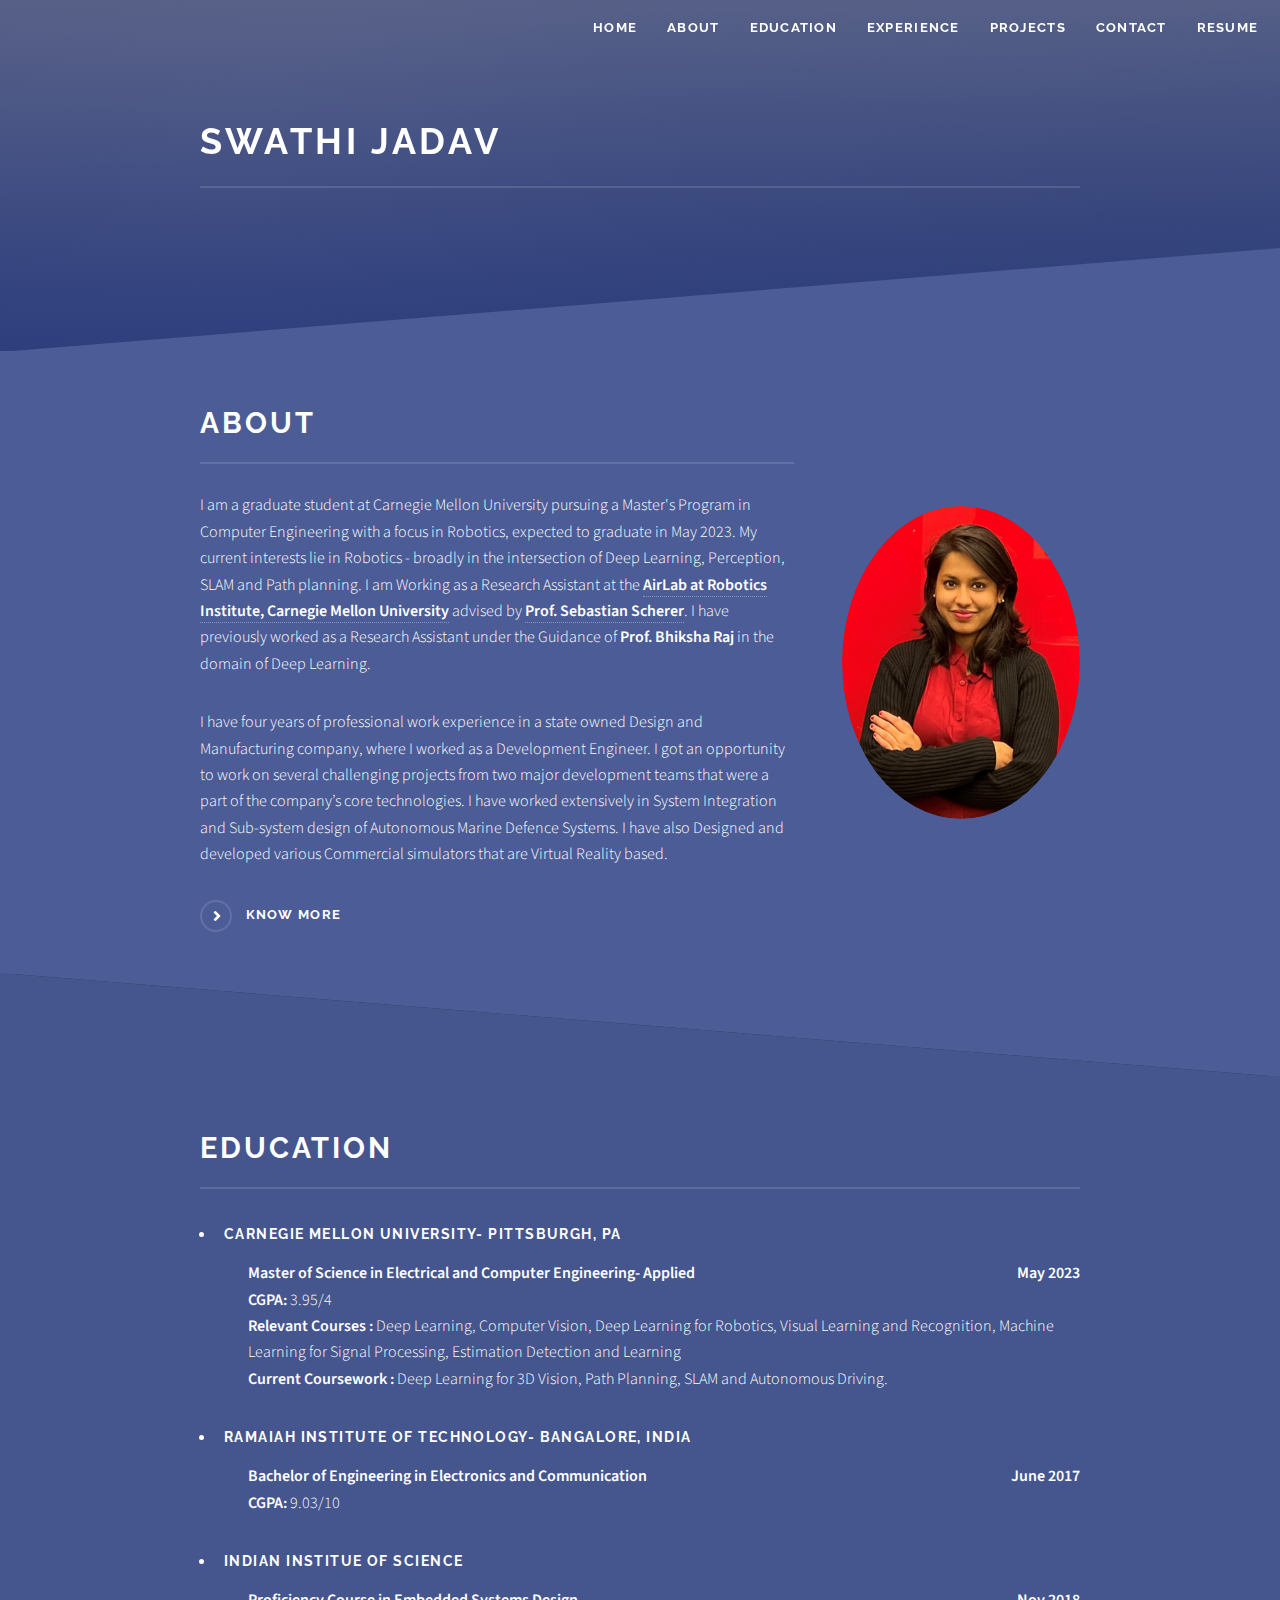
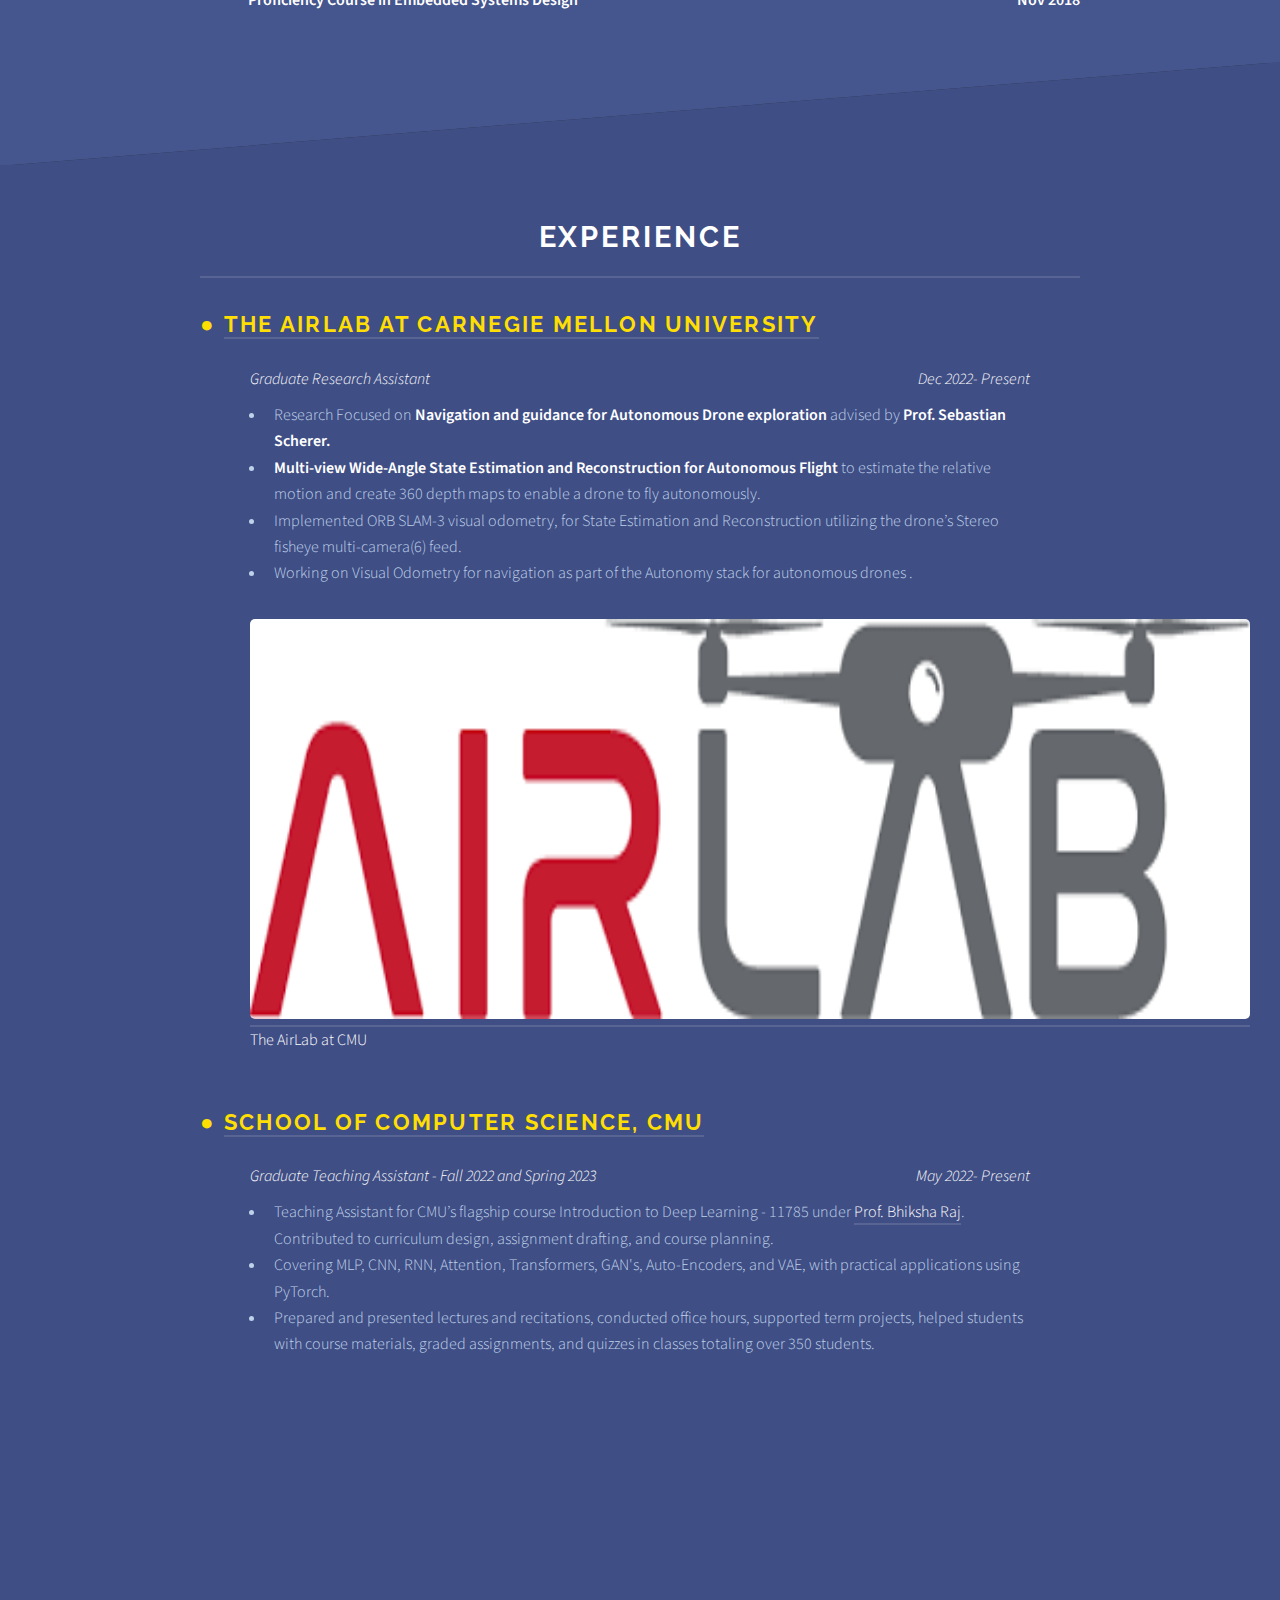
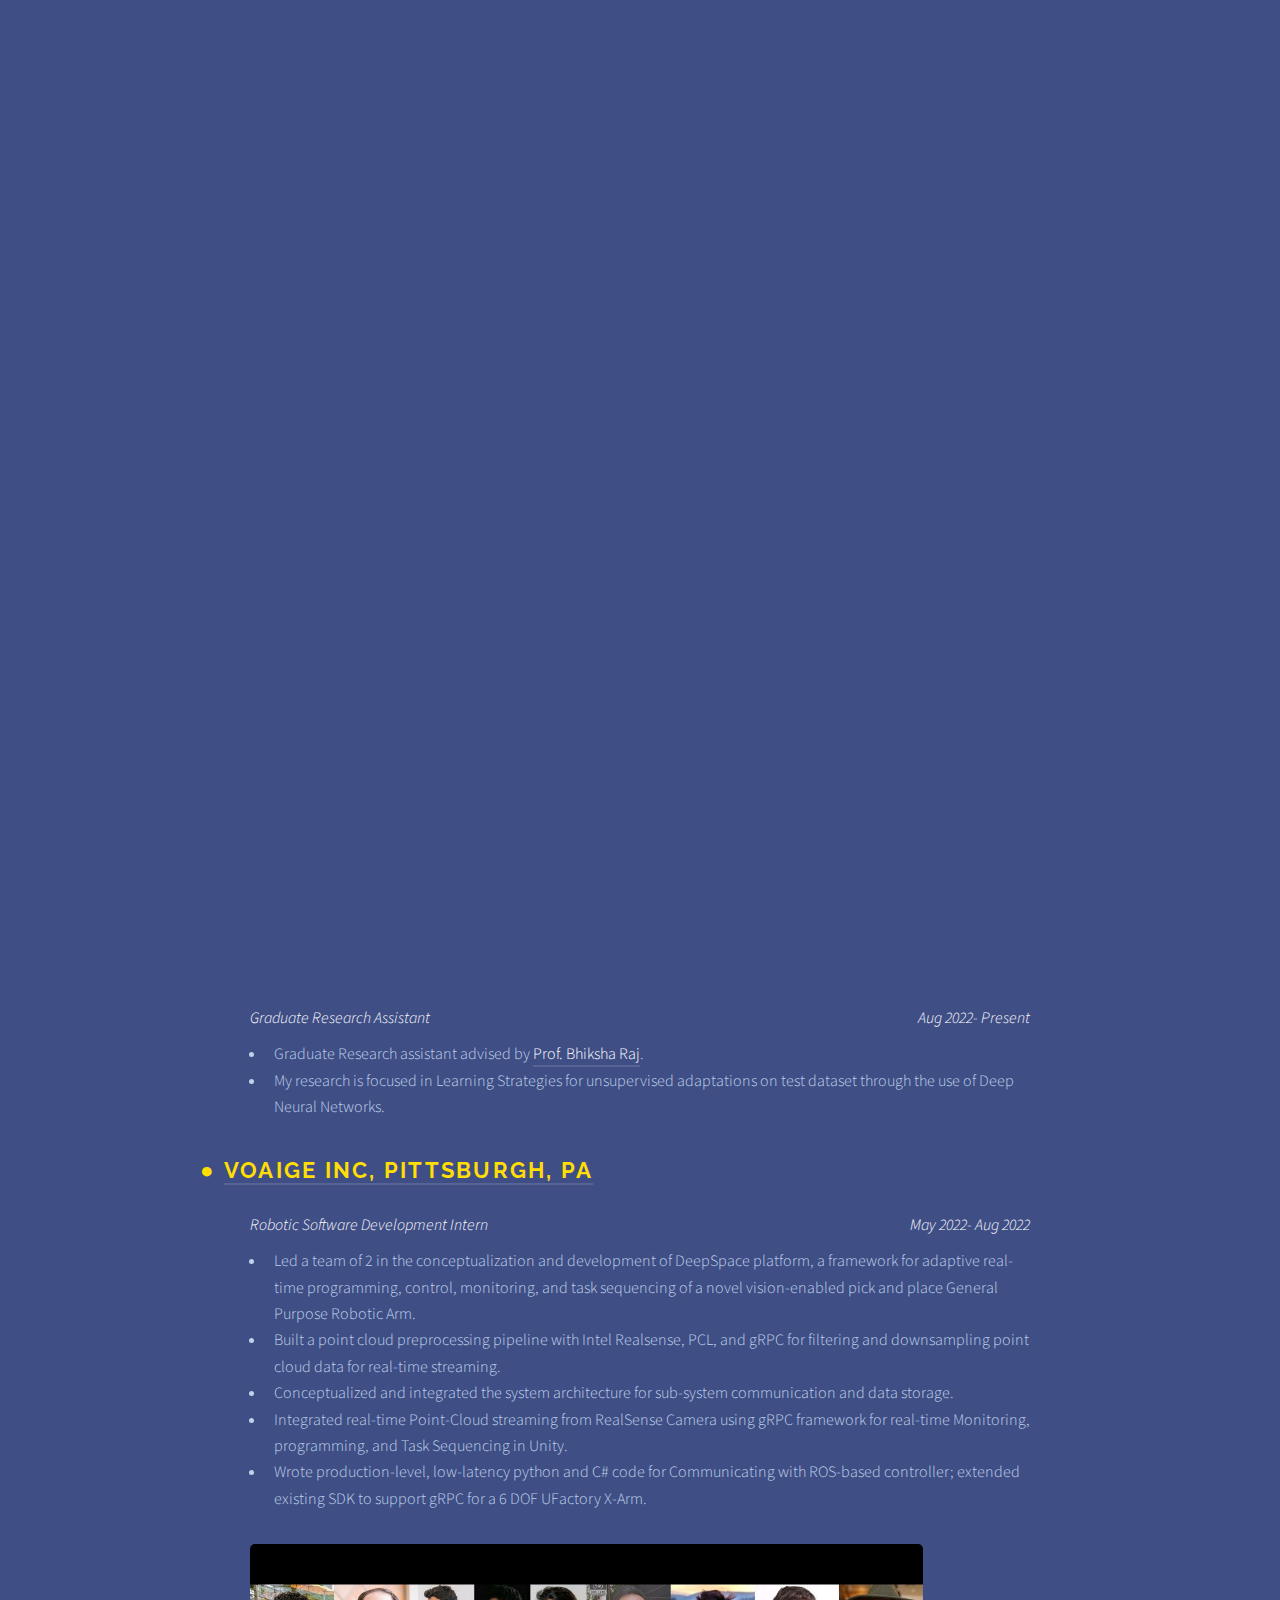
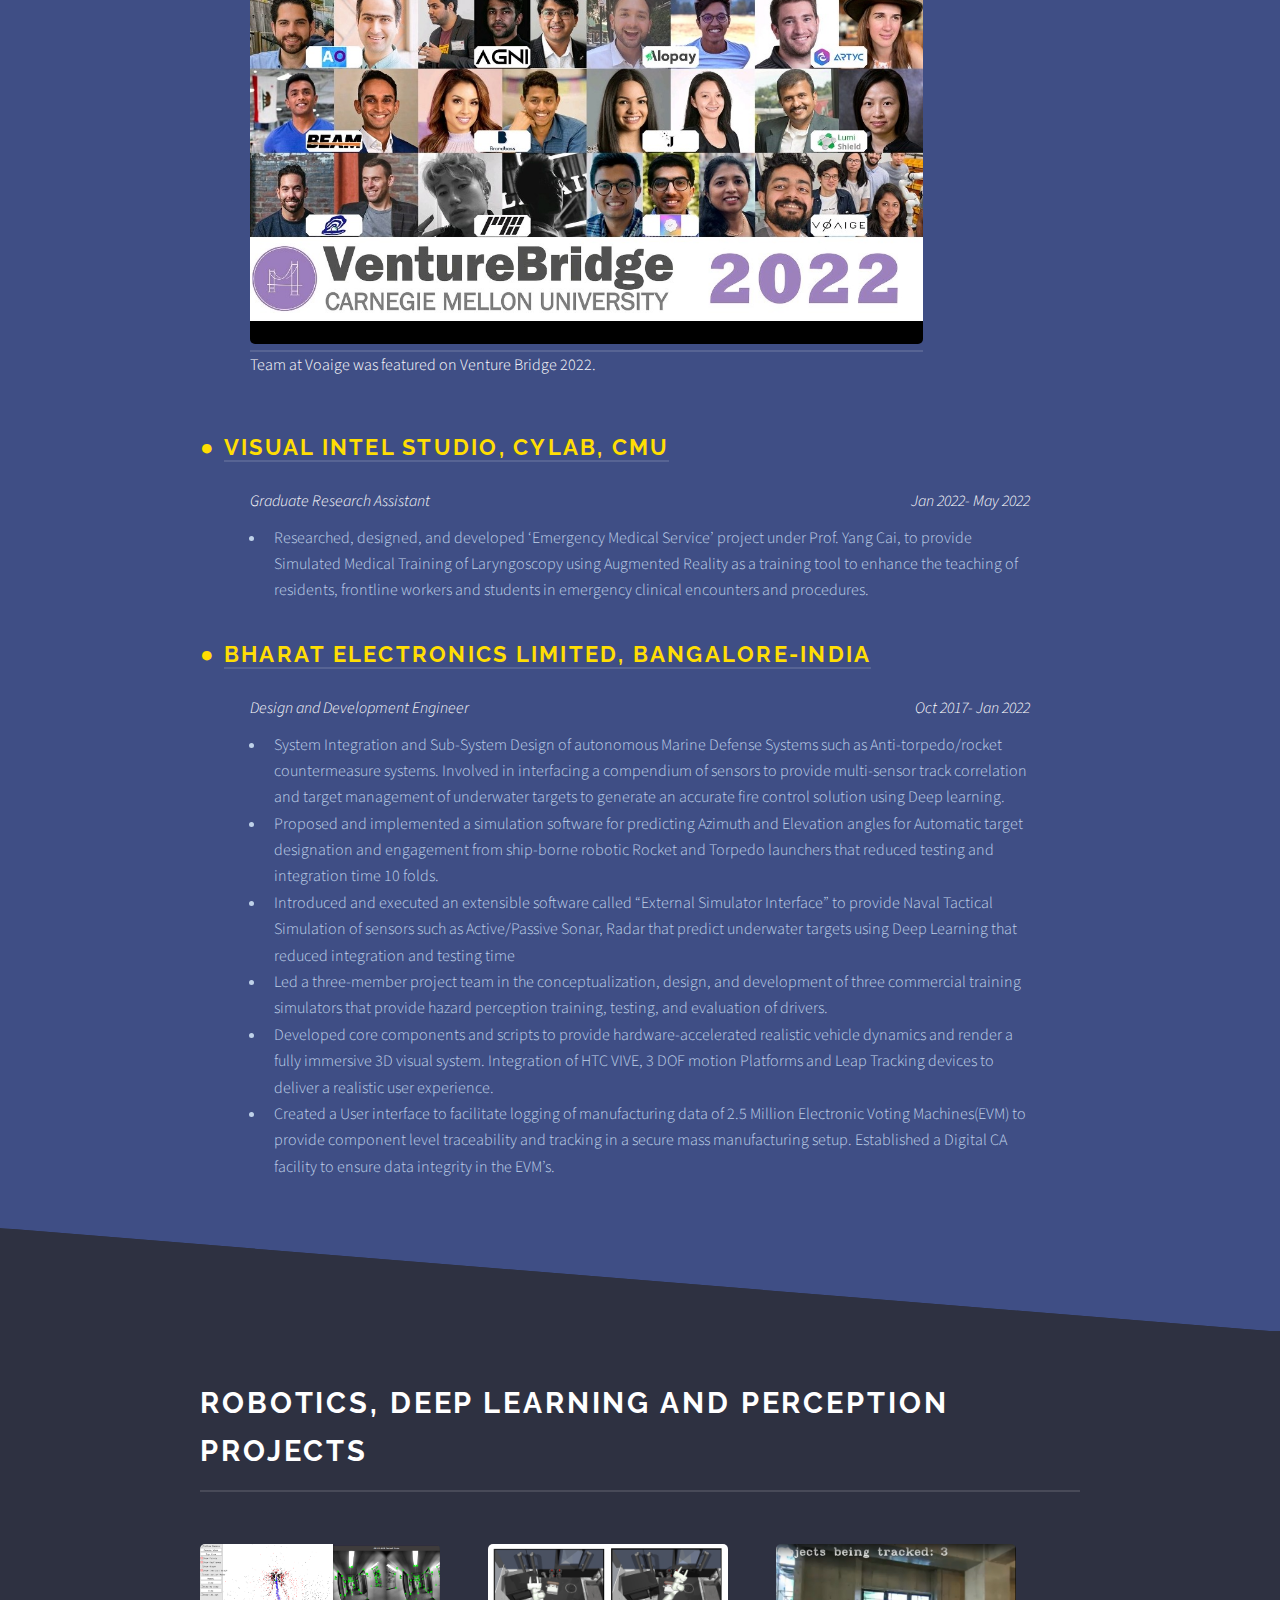
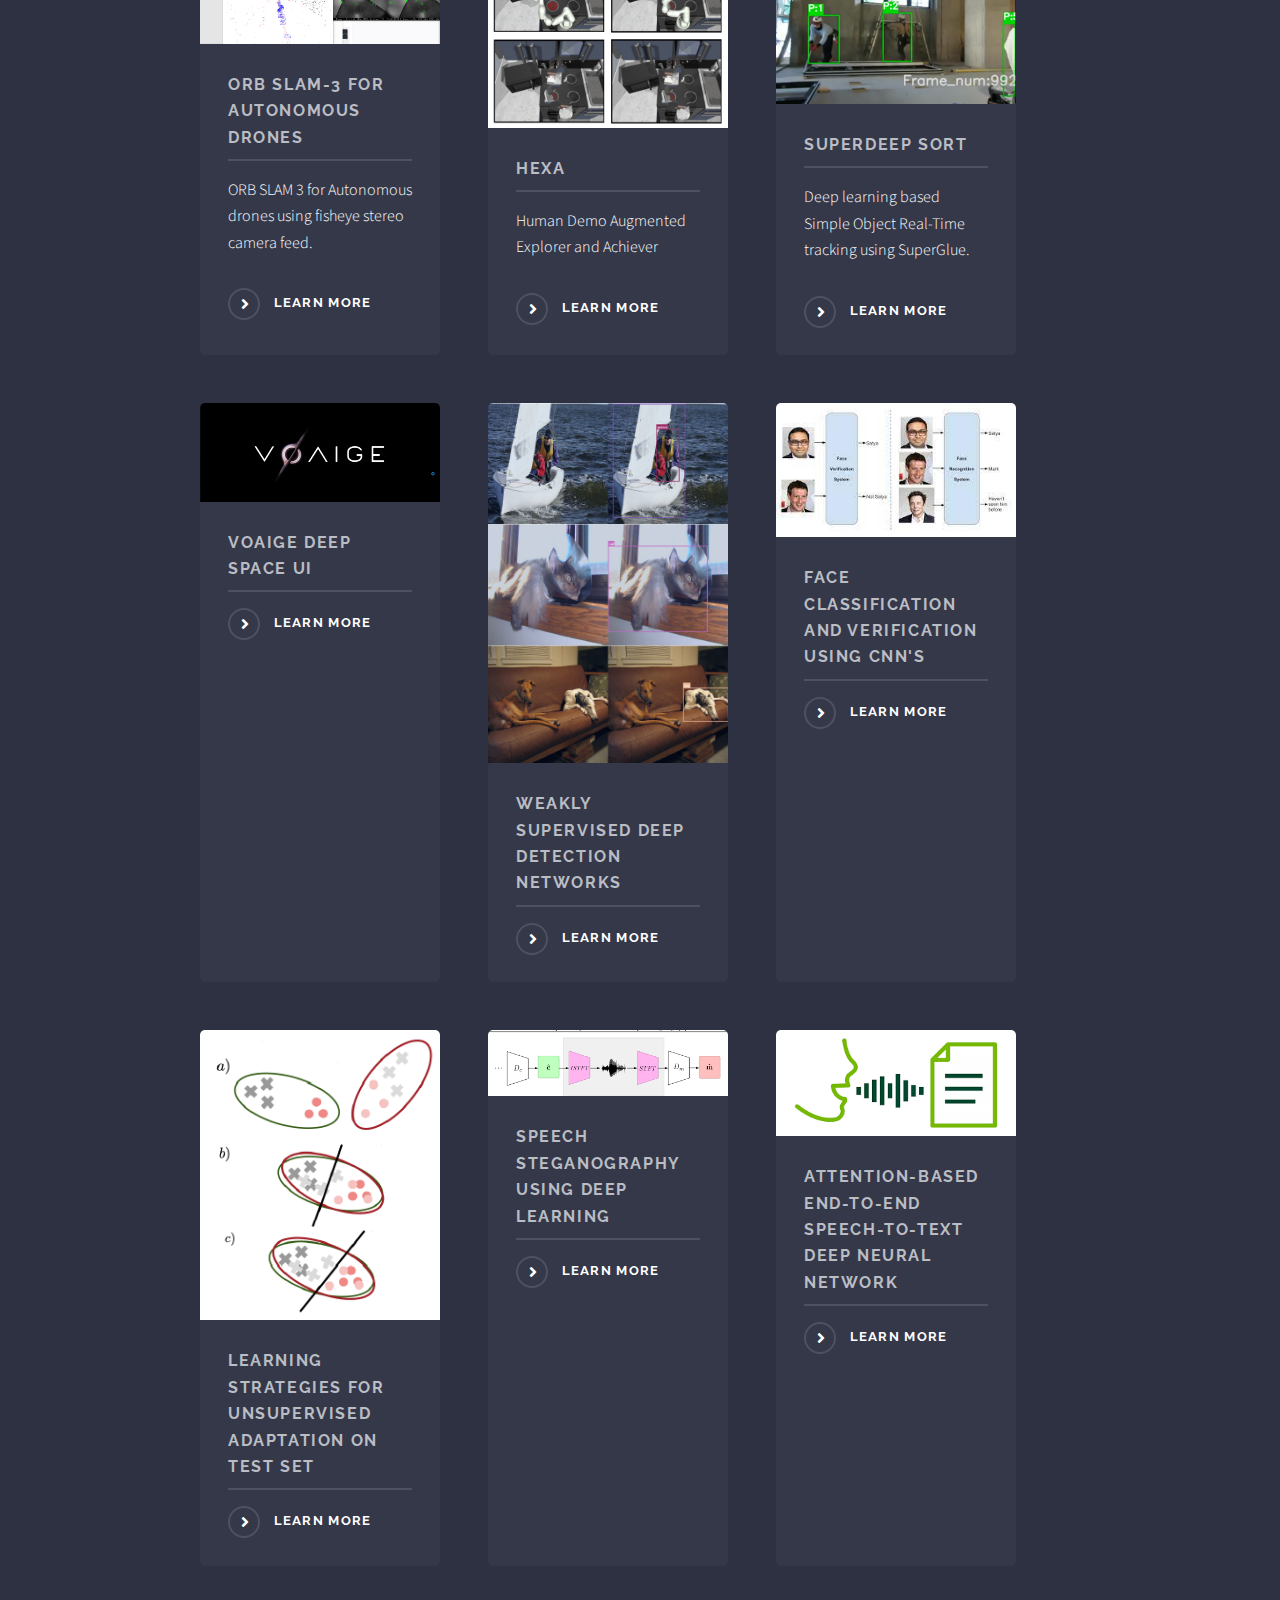
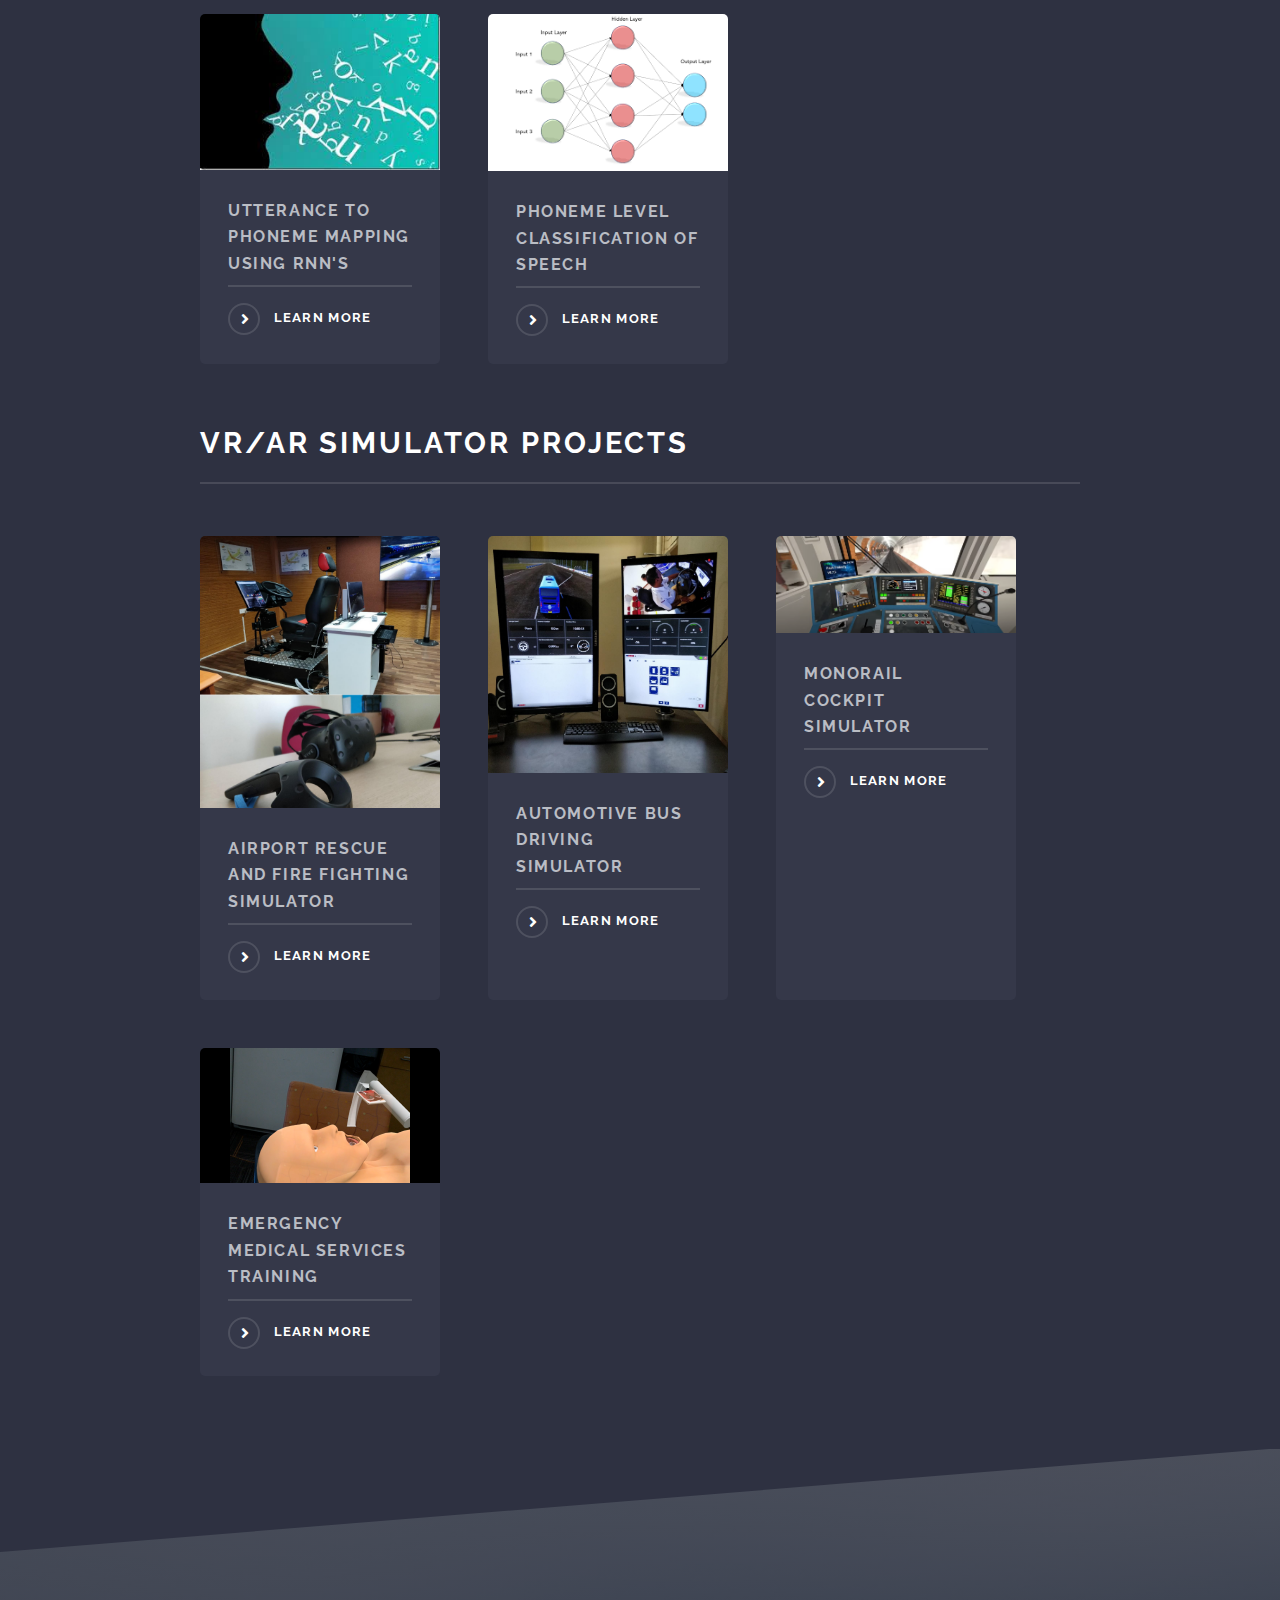
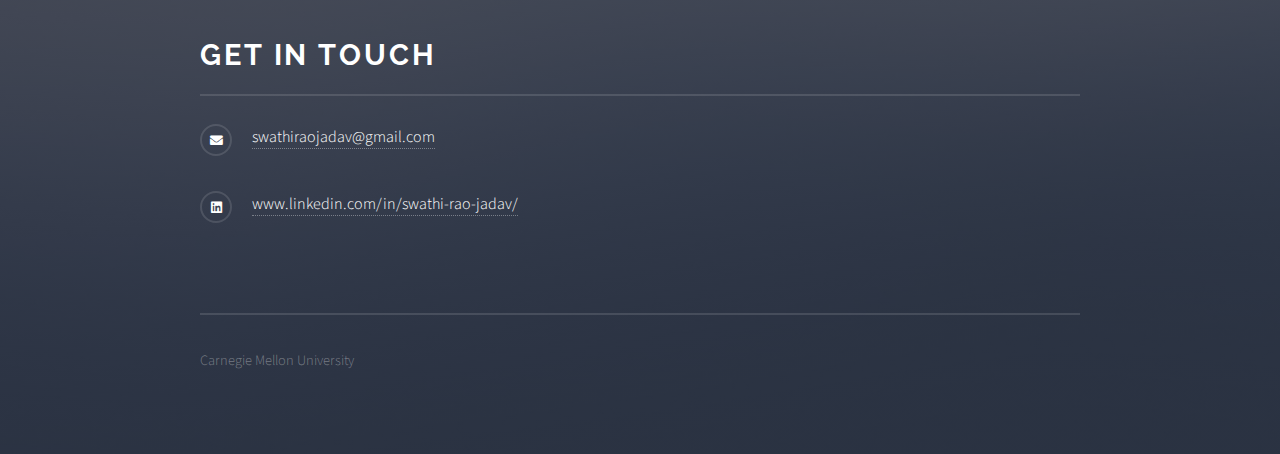
==== commit dae18415: "Resume added" ====
--- a/index.html
+++ b/index.html
@@ -26,6 +26,7 @@
 							<a href="#Experience">Experience</a>
 							<a href="#Projects">Projects</a>
 							<a href="#Contact">Contact</a>
+							<a href="./images/Resume-Website.pdf" download>Resume</a>
 							<!-- <a>Resume</a> -->
 						</nav>
 					</header>
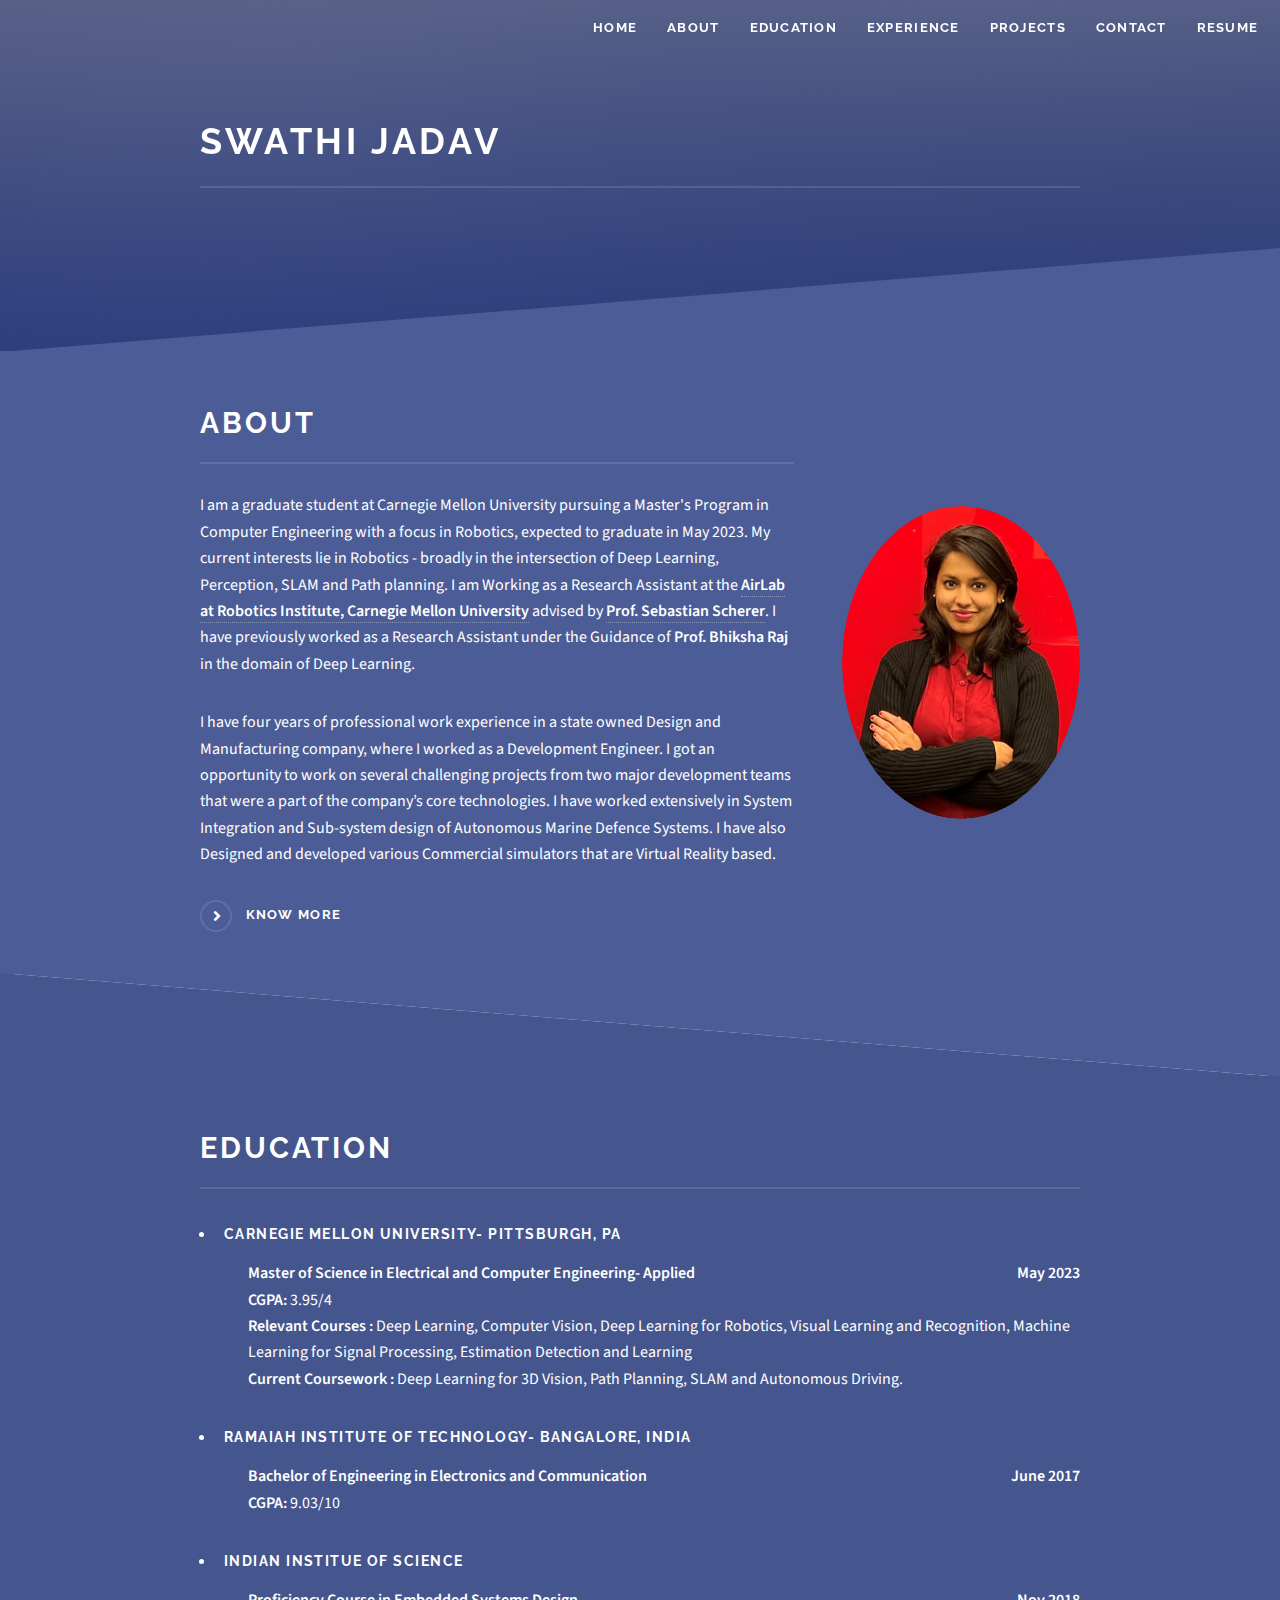
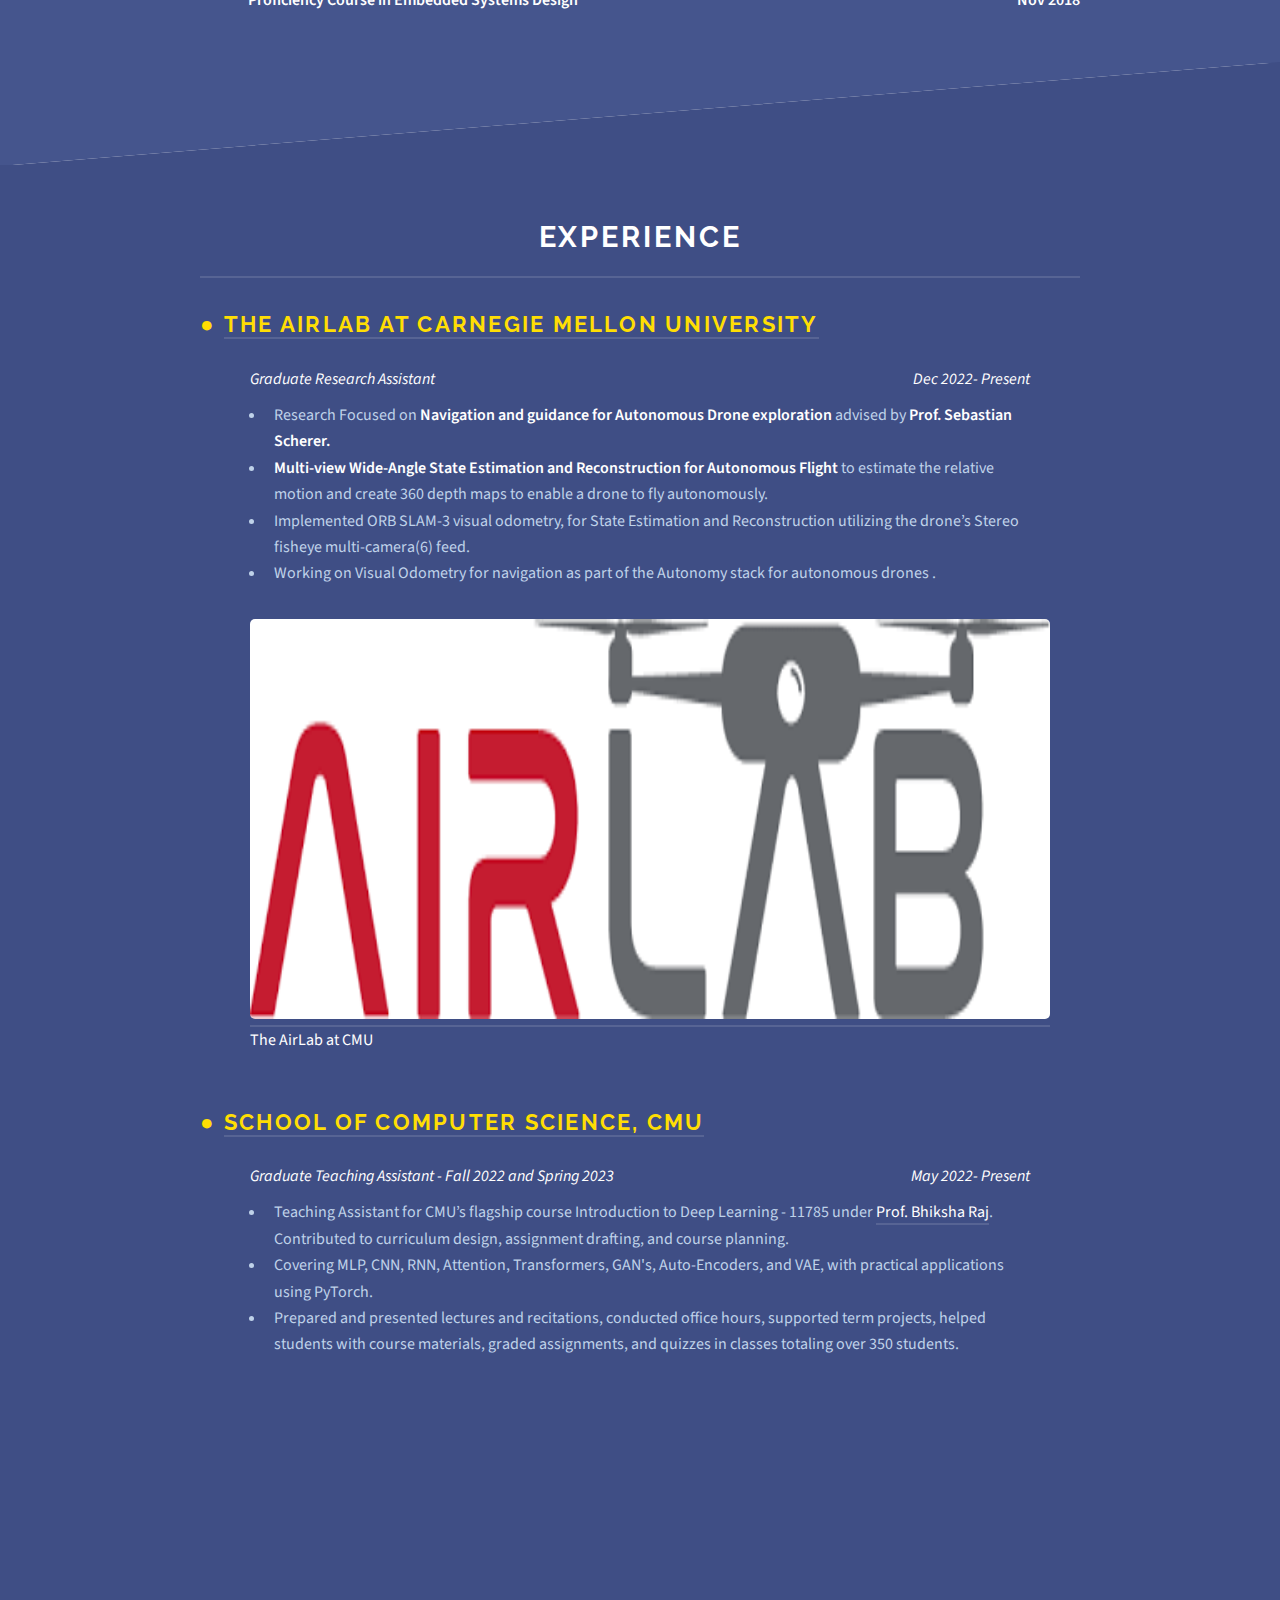
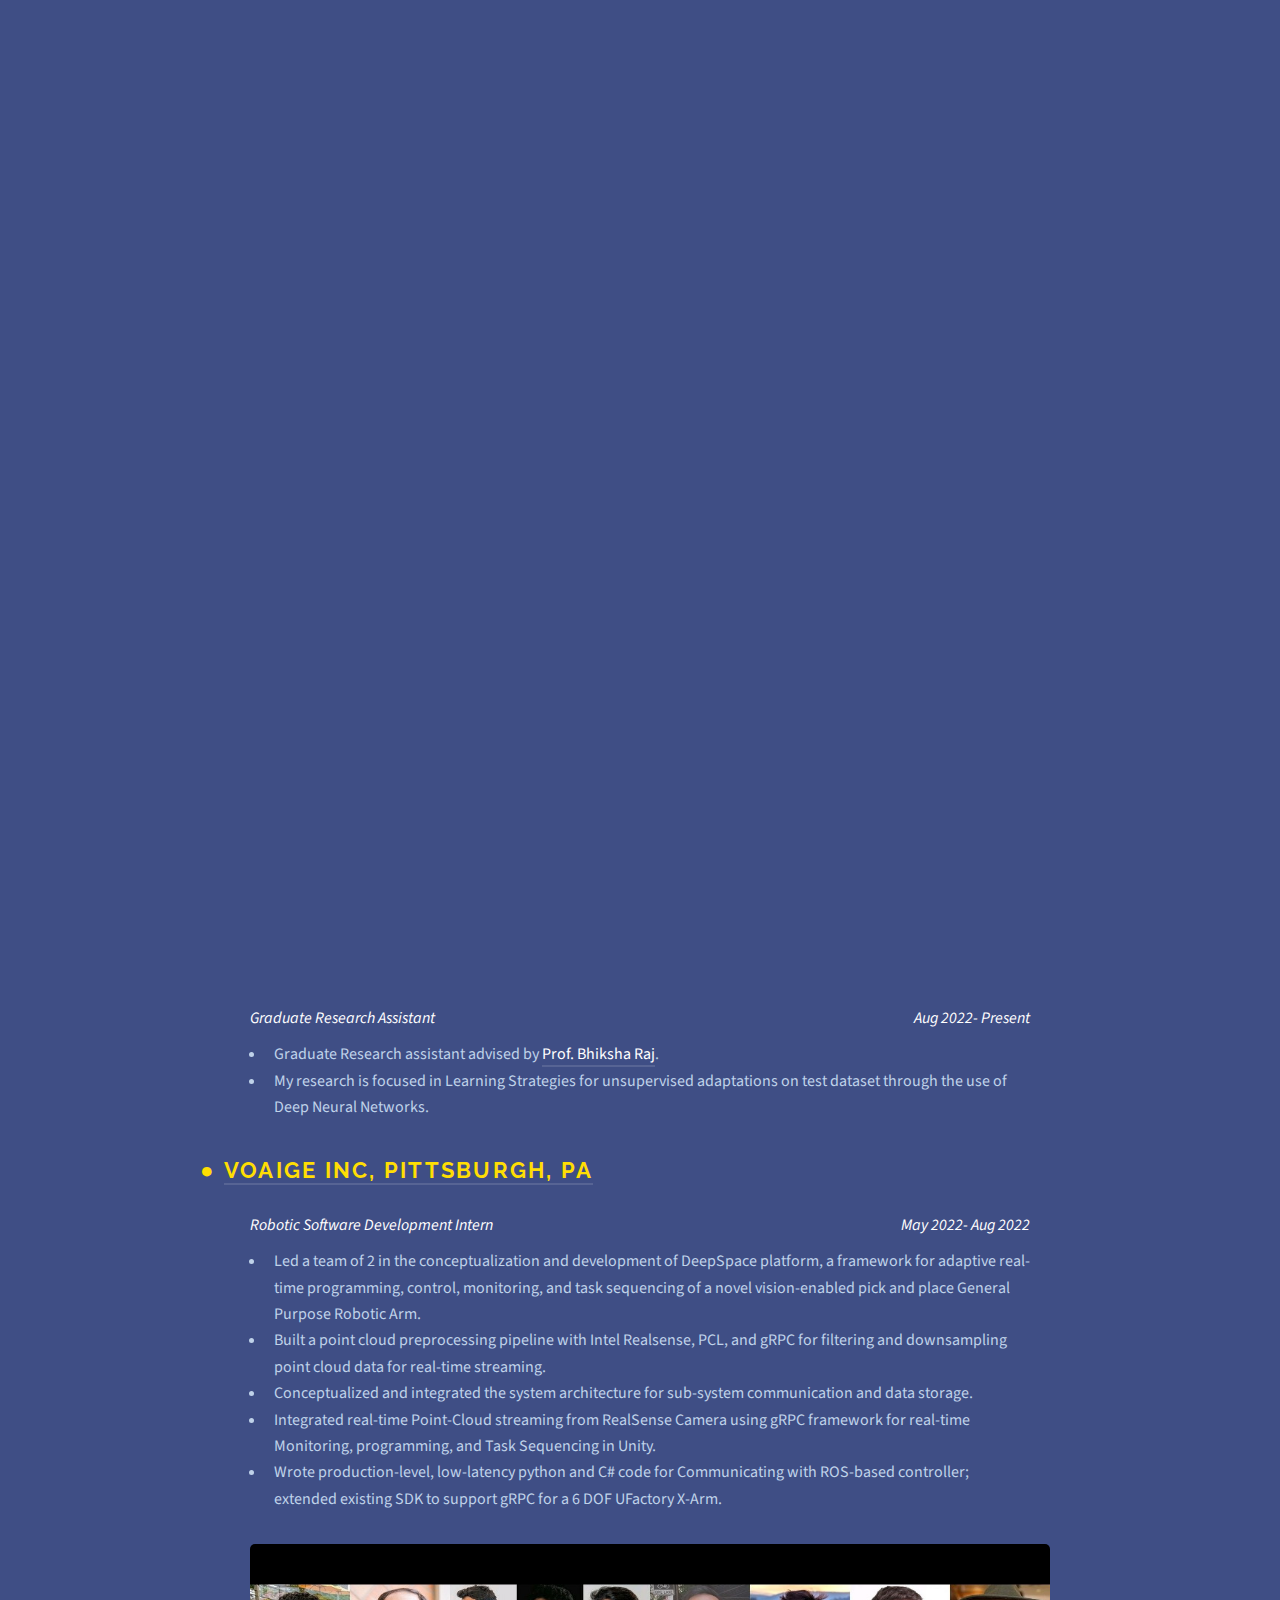
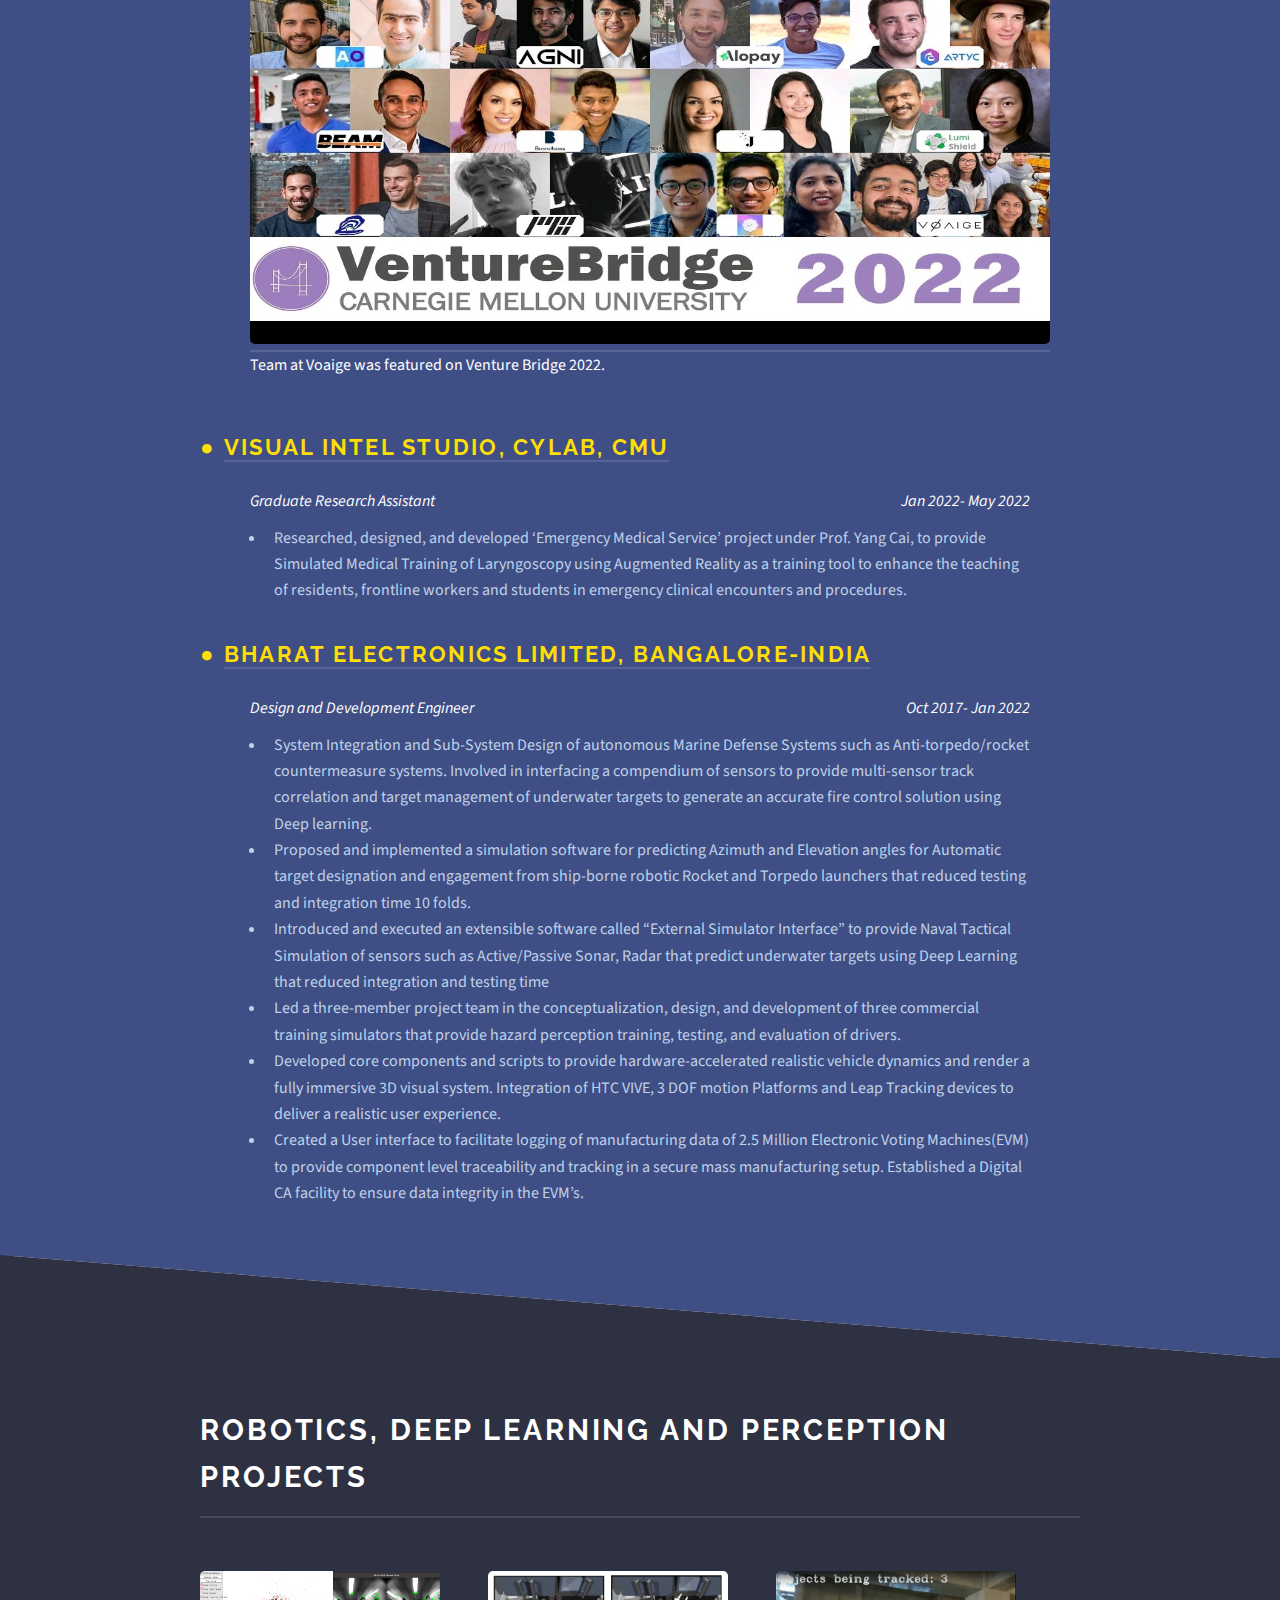
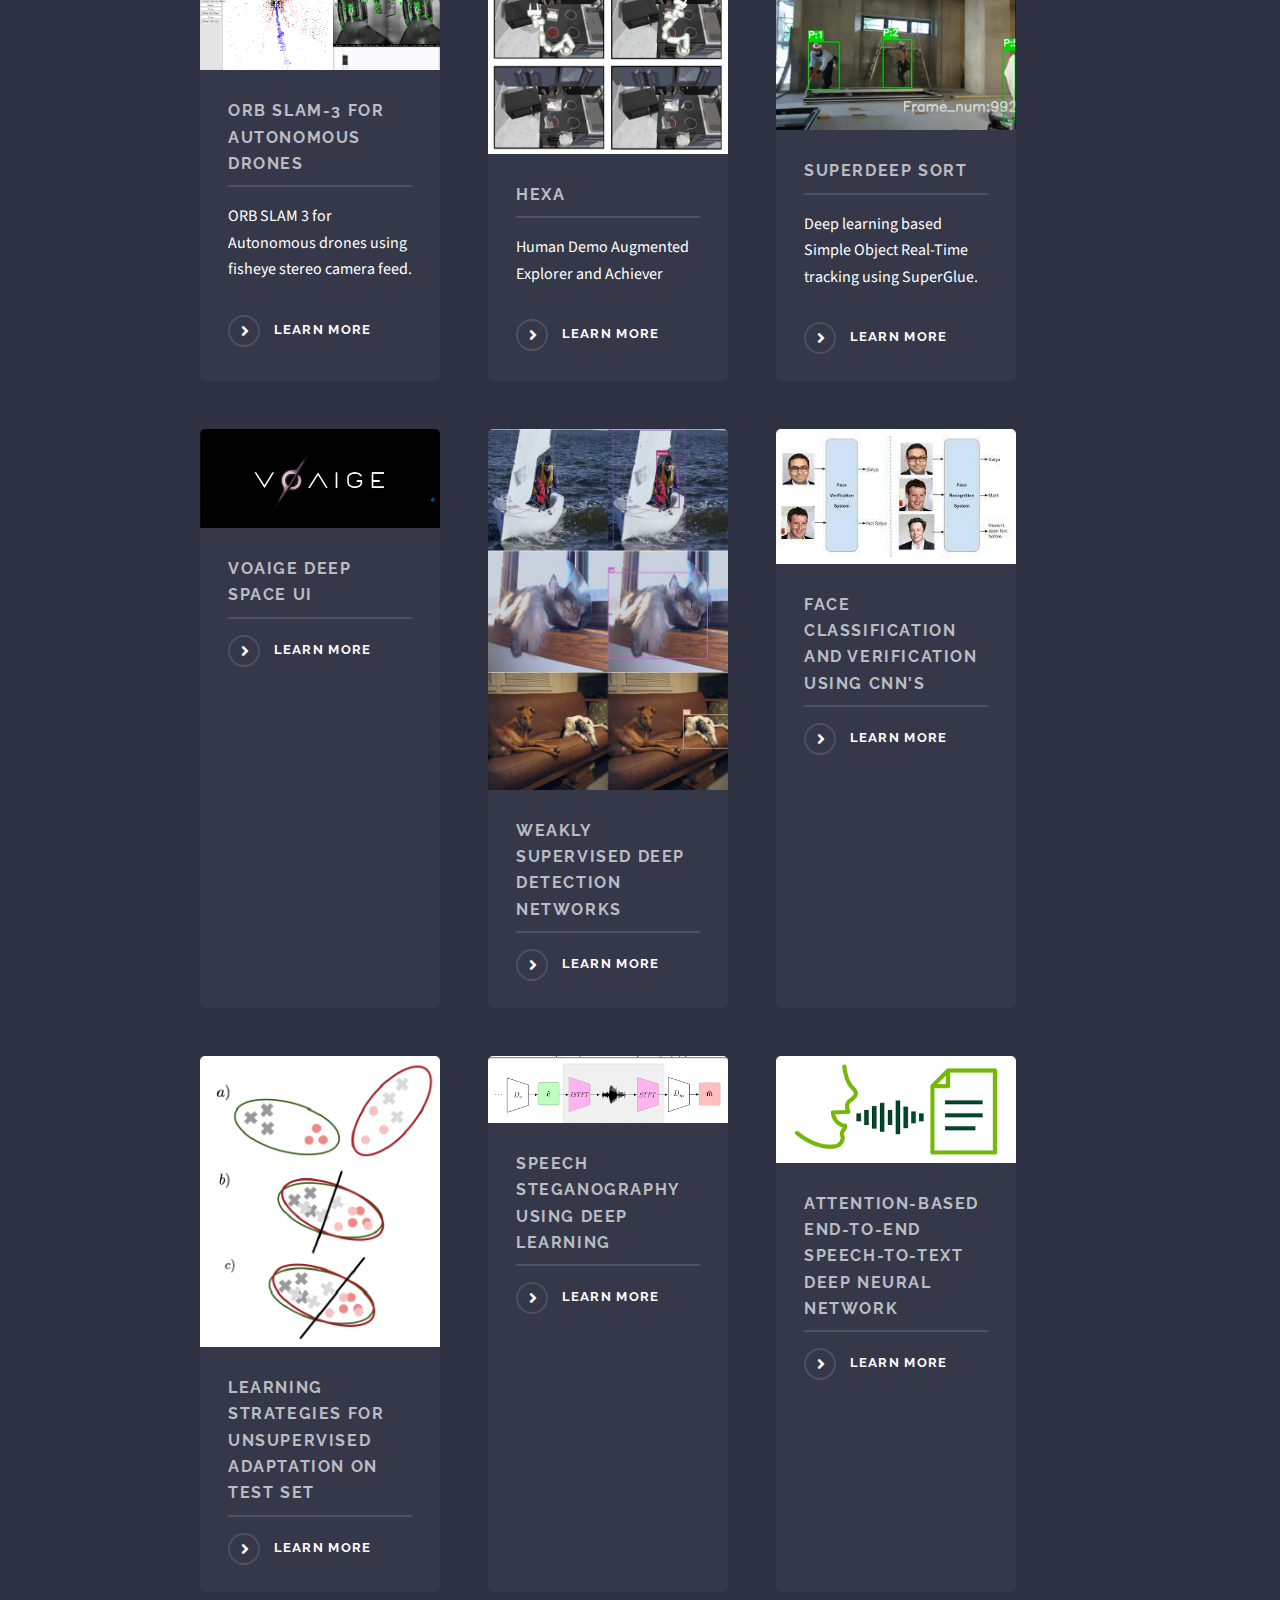
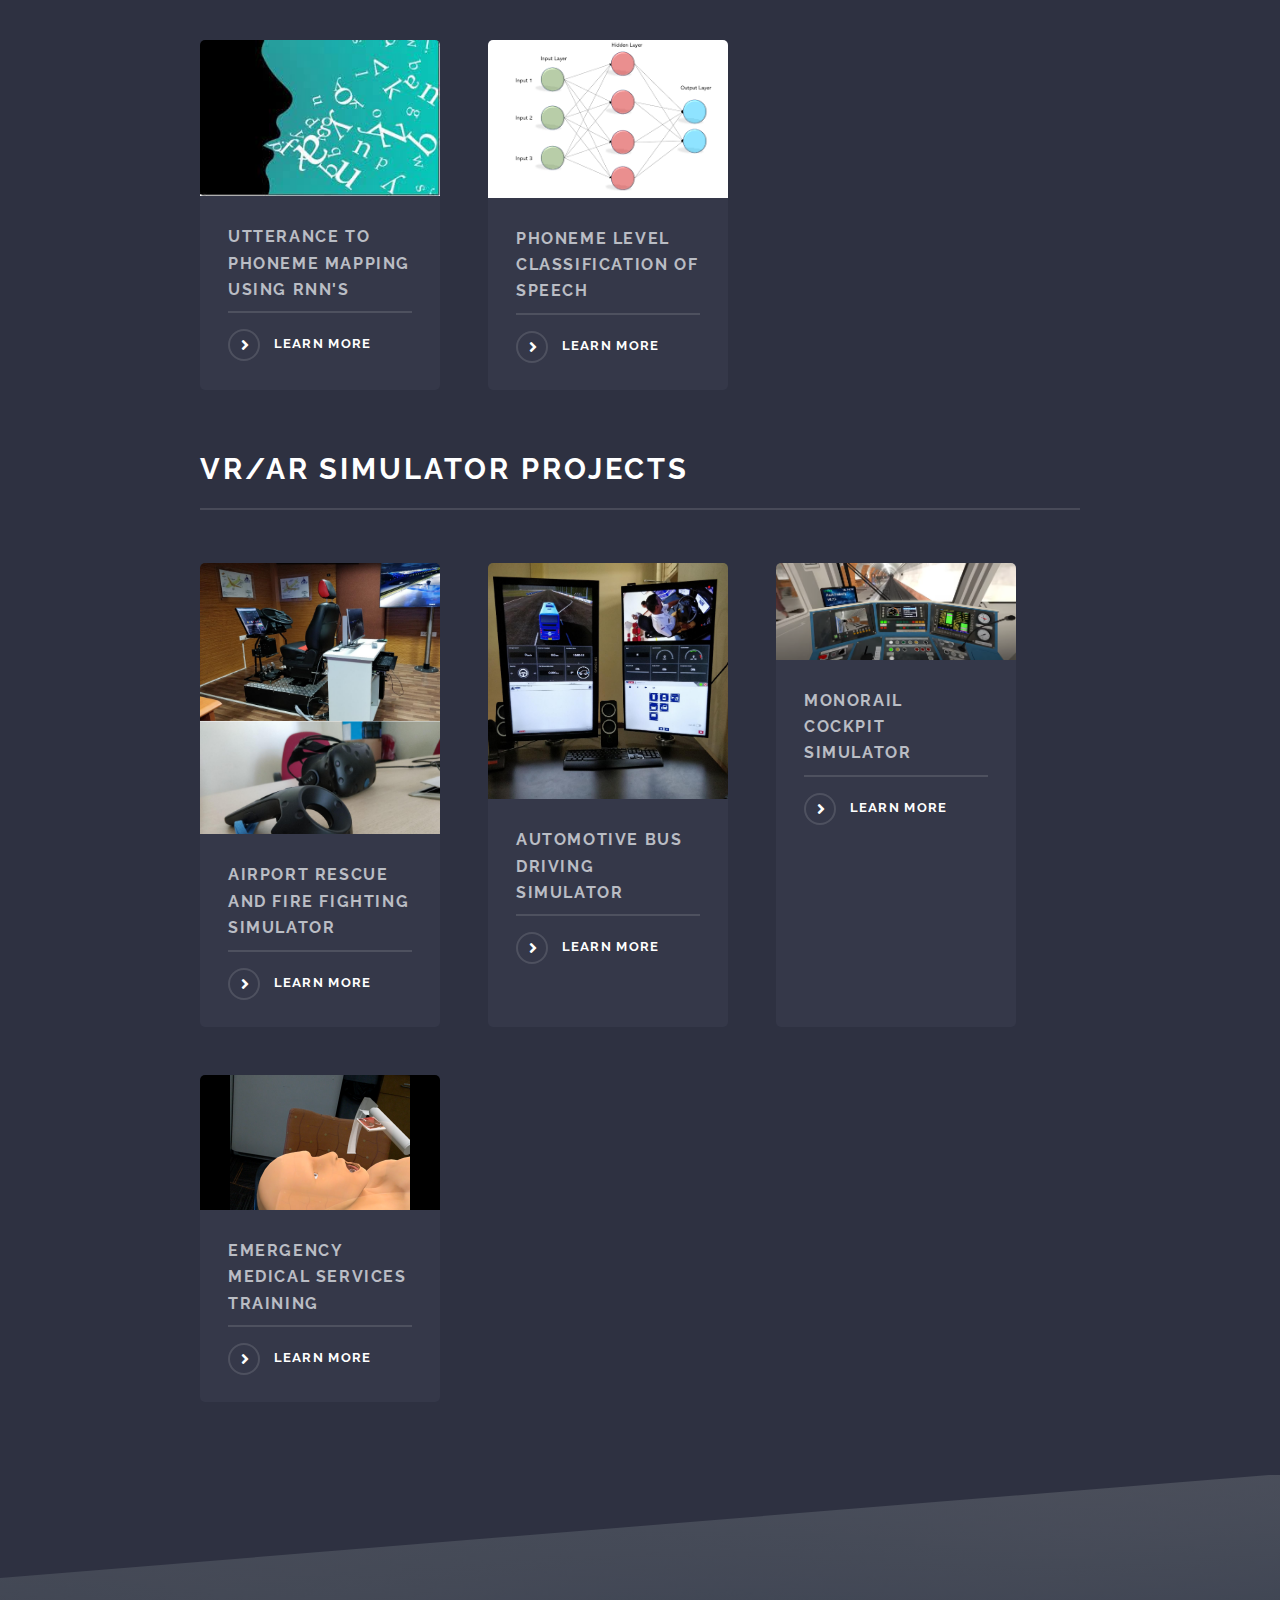
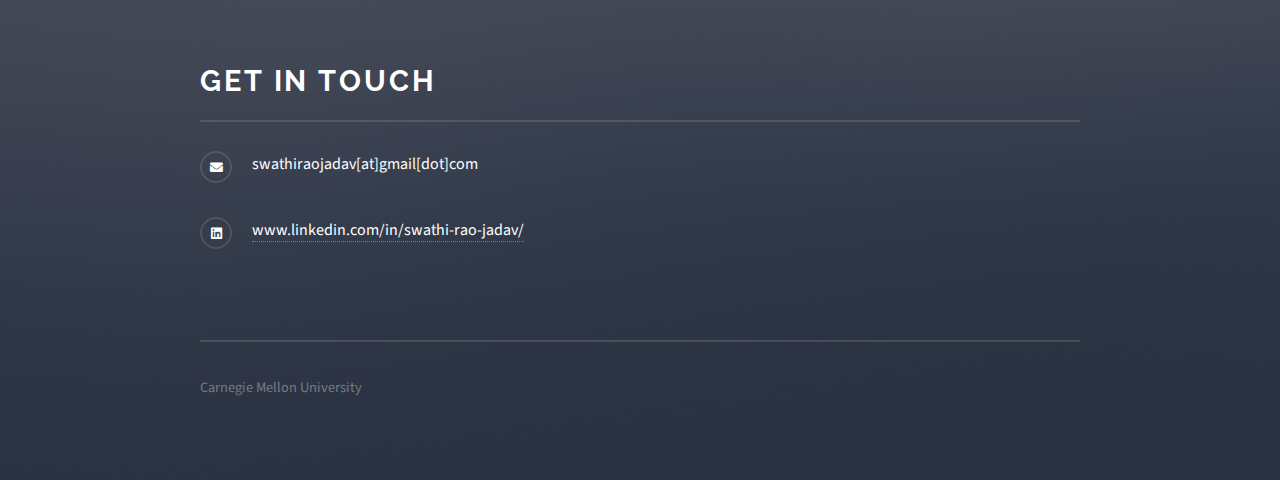
==== commit bae4626c: "Update Contact" ====
--- a/index.html
+++ b/index.html
@@ -24,7 +24,7 @@
 							<a href="#About">About</a>
 							<a href="#Education">Education</a>
 							<a href="#Experience">Experience</a>
-							<a href="#Projects">Projects</a>
+							<a href="Projects.html#DLProjects">Projects</a>
 							<a href="#Contact">Contact</a>
 							<a href="./images/Resume-Website.pdf" download>Resume</a>
 							<!-- <a>Resume</a> -->
@@ -489,7 +489,7 @@
 									Nashville, TN 00000-0000
 								</li> -->
 								<!-- <li class="icon solid fa-phone">(000) 000-0000</li> -->
-								<li class="icon solid fa-envelope"><a href="mailto:swathiraojadav@gmail.com">swathiraojadav@gmail.com</a></li>
+								<li class="icon solid fa-envelope">swathiraojadav[at]gmail[dot]com</li>
 								<li class="icon brands fa-linkedin"><a href="https://www.linkedin.com/in/swathi-rao-jadav/">www.linkedin.com/in/swathi-rao-jadav/</a></li>
 								<!-- <li class="icon brands fa-facebook-f"><a href="#">facebook.com/untitled-tld</a></li> -->
 								<!-- <li class="icon brands fa-instagram"><a href="#">instagram.com/untitled-tld</a></li> -->
--- a/assets/css/main.css
+++ b/assets/css/main.css
@@ -105,7 +105,7 @@
 	}
 
 	body {
-		background-color: #2e3141;
+		/* background-color: #2e3141; */
 		/* background-image: linear-gradient(to top, rgba(46, 49, 65, 0.8), rgba(46, 49, 65, 0.8)), url("../../images/bg.jpg"); */
 		background-image:url("../../images/AdobeStock_440286523.jpeg");
 		background-size: auto,
@@ -132,8 +132,8 @@
 	body, input, select, textarea {
 		color: #ffffff;
 		font-family: "Source Sans Pro", Helvetica, sans-serif;
-		font-size: 16.5pt;
-		font-weight: 300;
+		font-size: 13.5pt;
+		font-weight: 400;
 		line-height: 1.65;
 	}
 
@@ -188,8 +188,8 @@
 	}
 
 		a:hover {
-			border-bottom-color: transparent;
-			color: #ffffff !important;
+			border-bottom-color: #FF0000;
+			color: #FF0000 !important;
 		}
 
 		a.special:not(.button) {
@@ -2464,9 +2464,9 @@
 	border-radius: 5px;
 	border: 0;
 	
-	position: relative;
+	position: center;
 	align-self: center;
-	width: 500;
+	width: 600pt;
 	height: 300pt;
 
 }
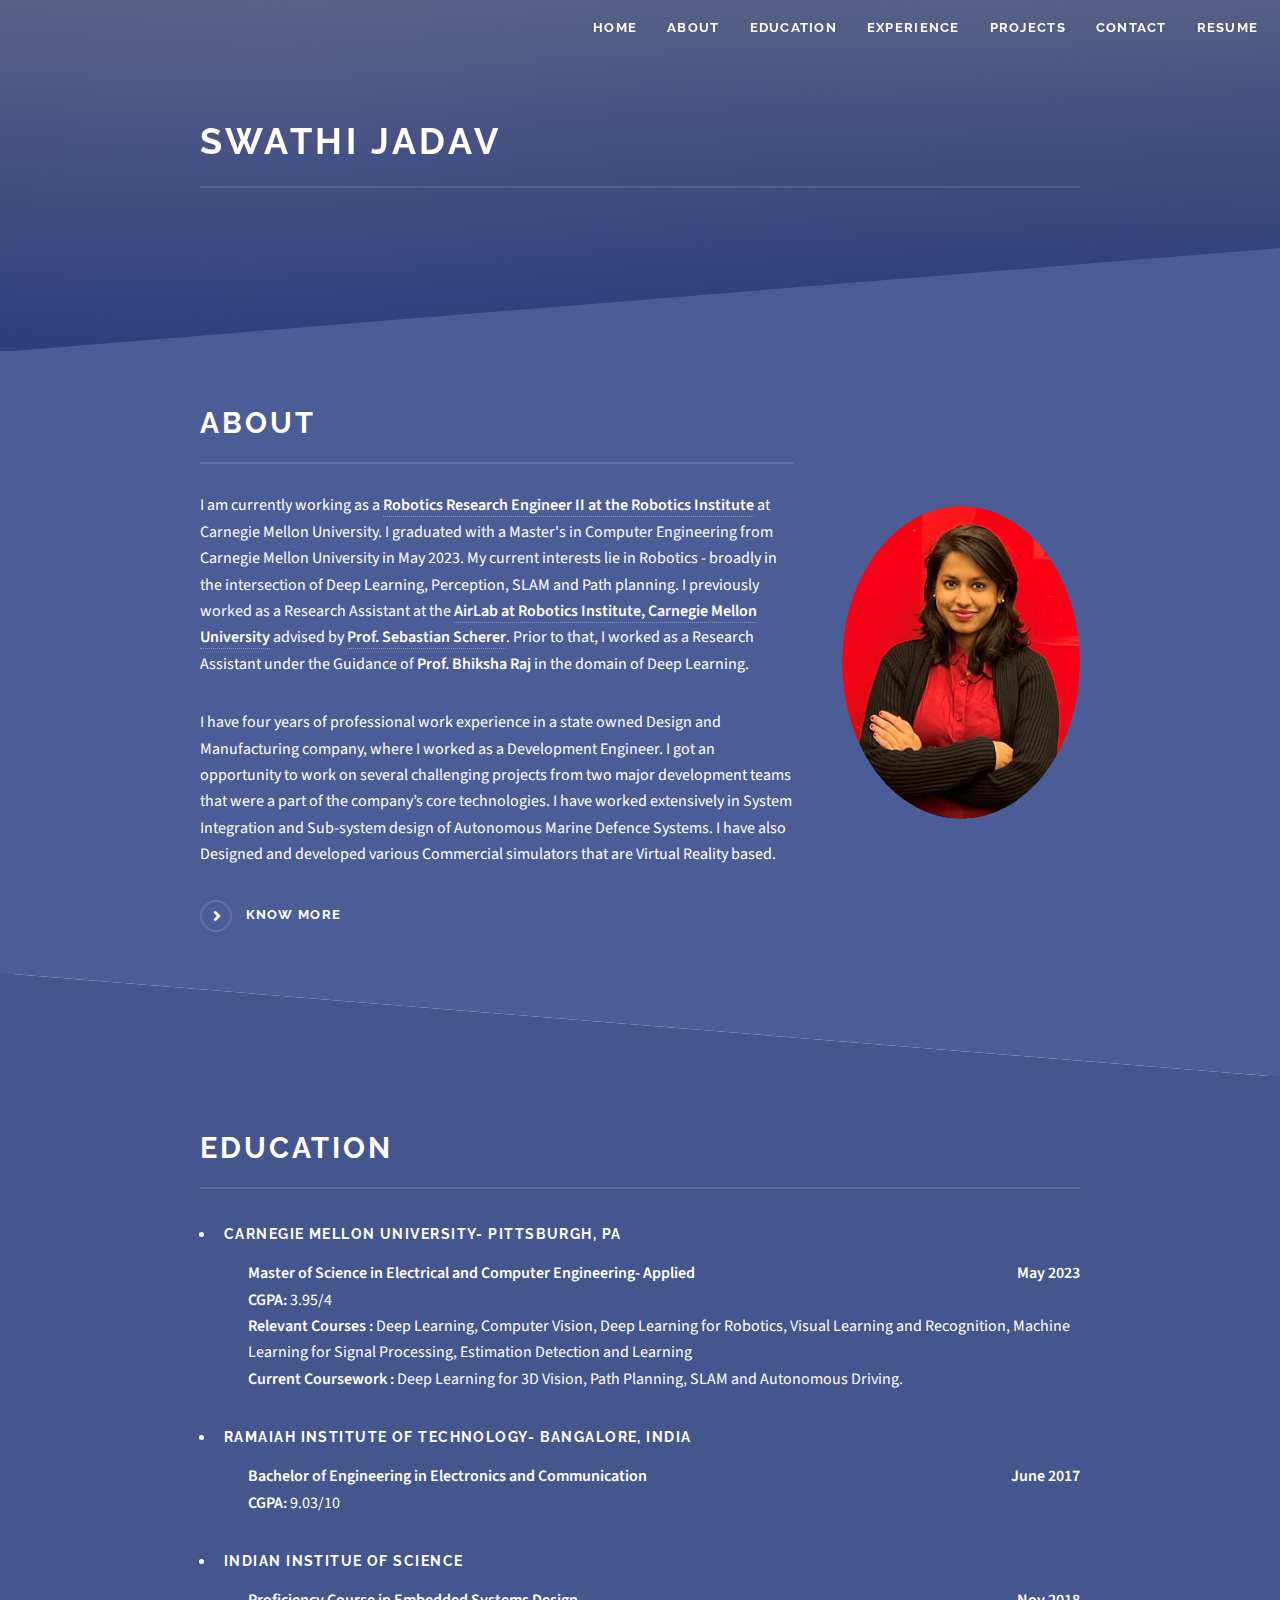
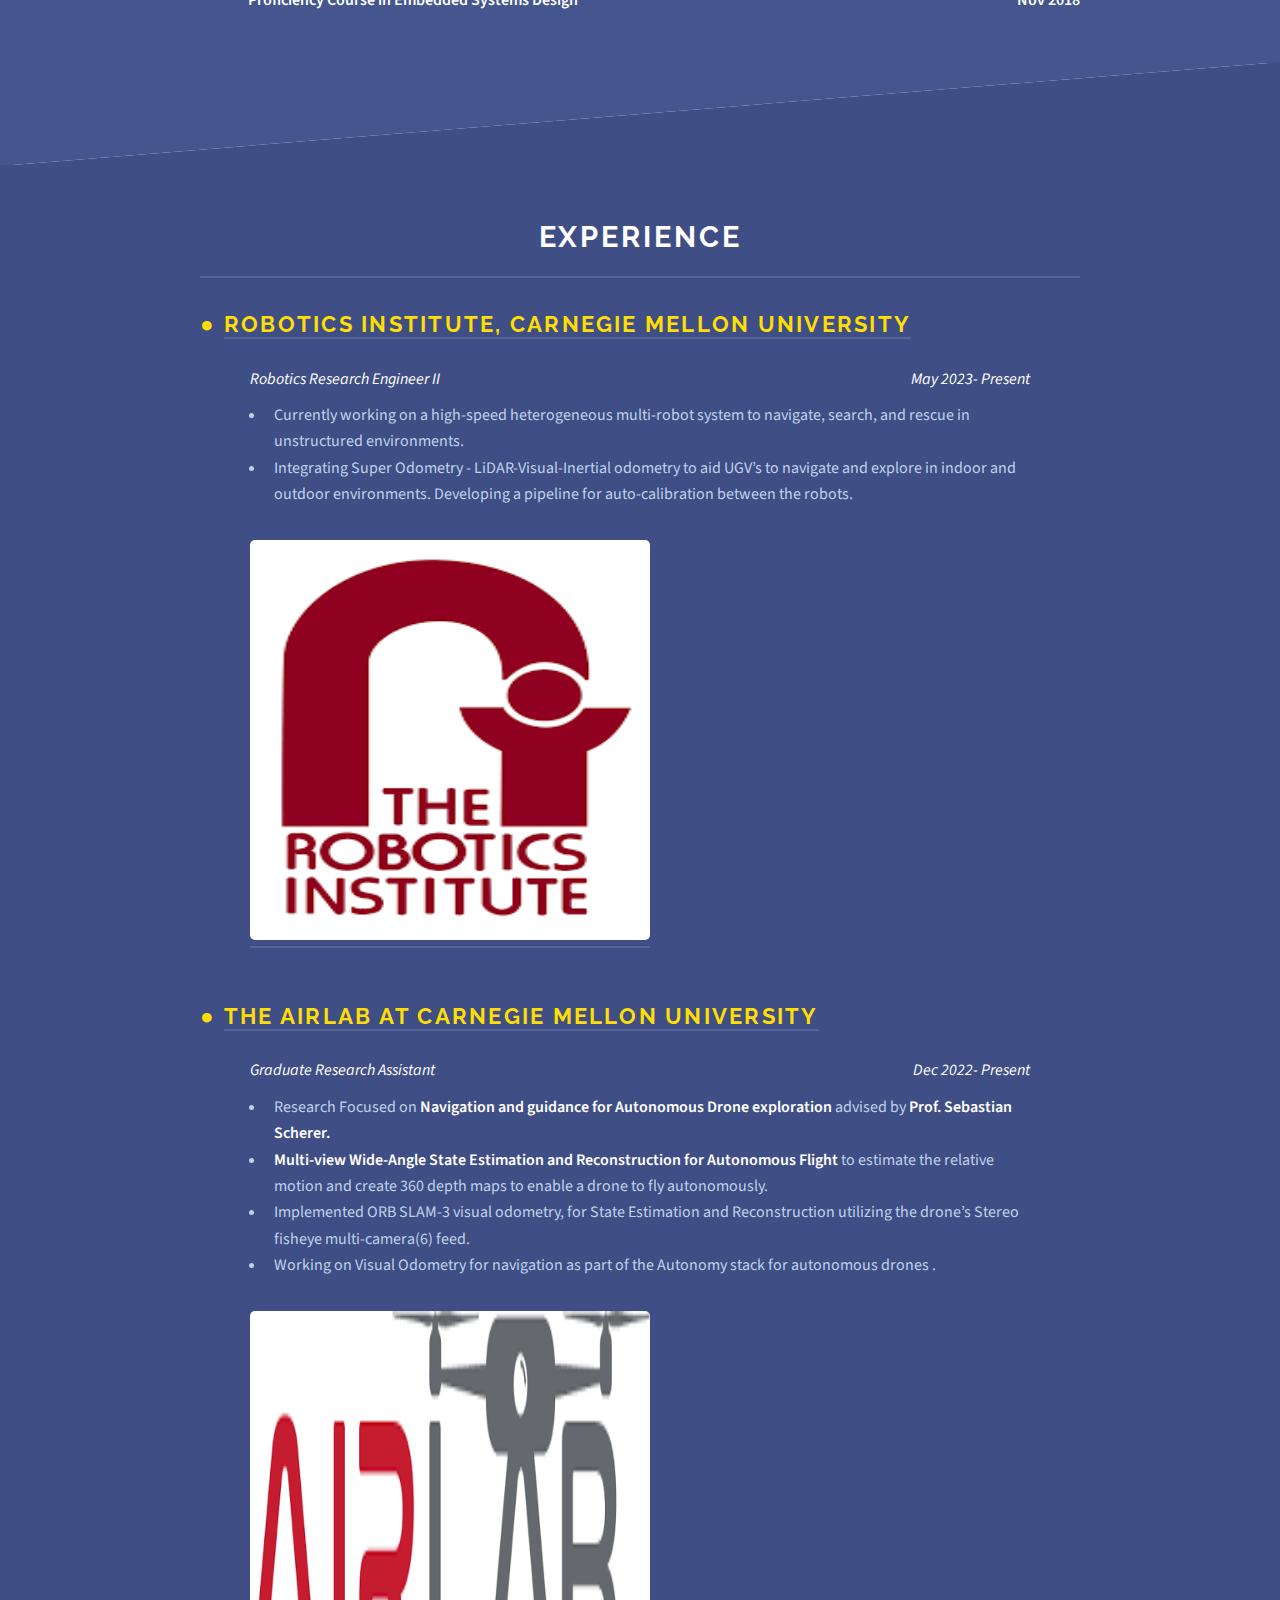
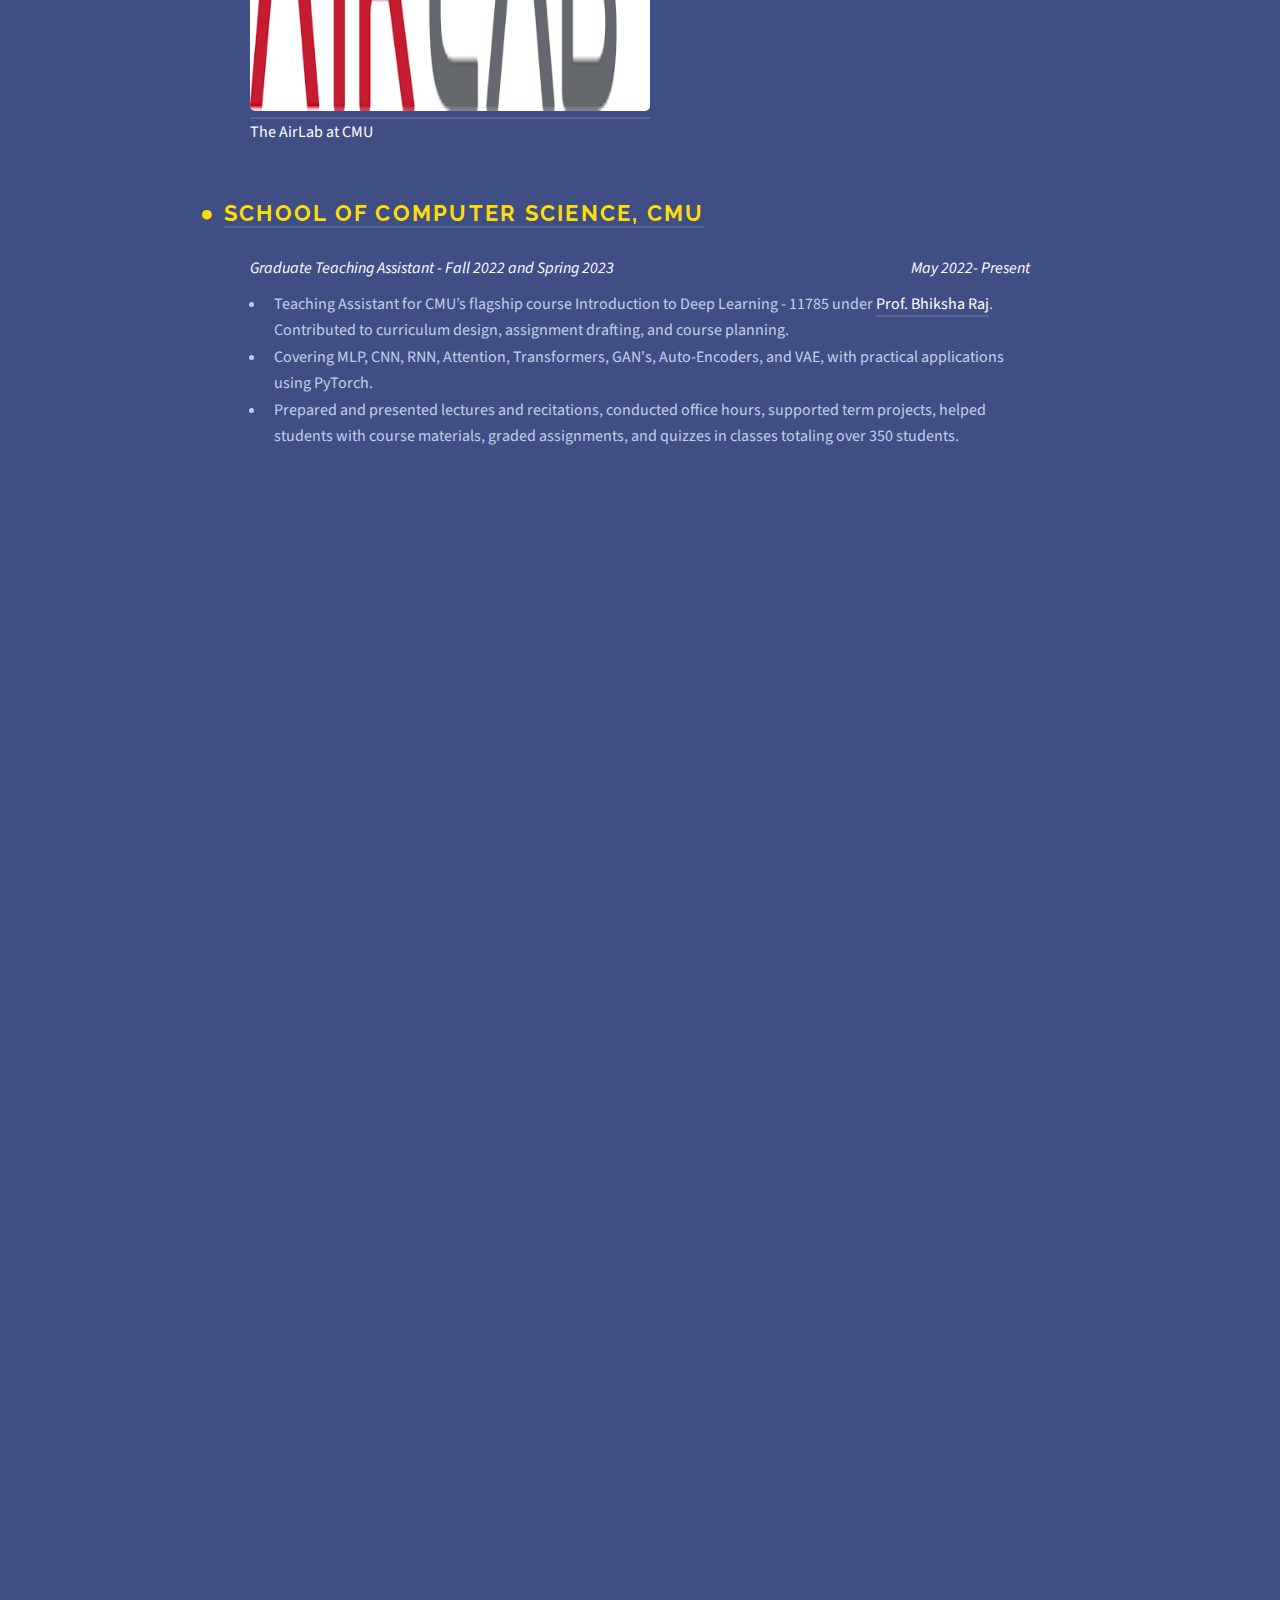
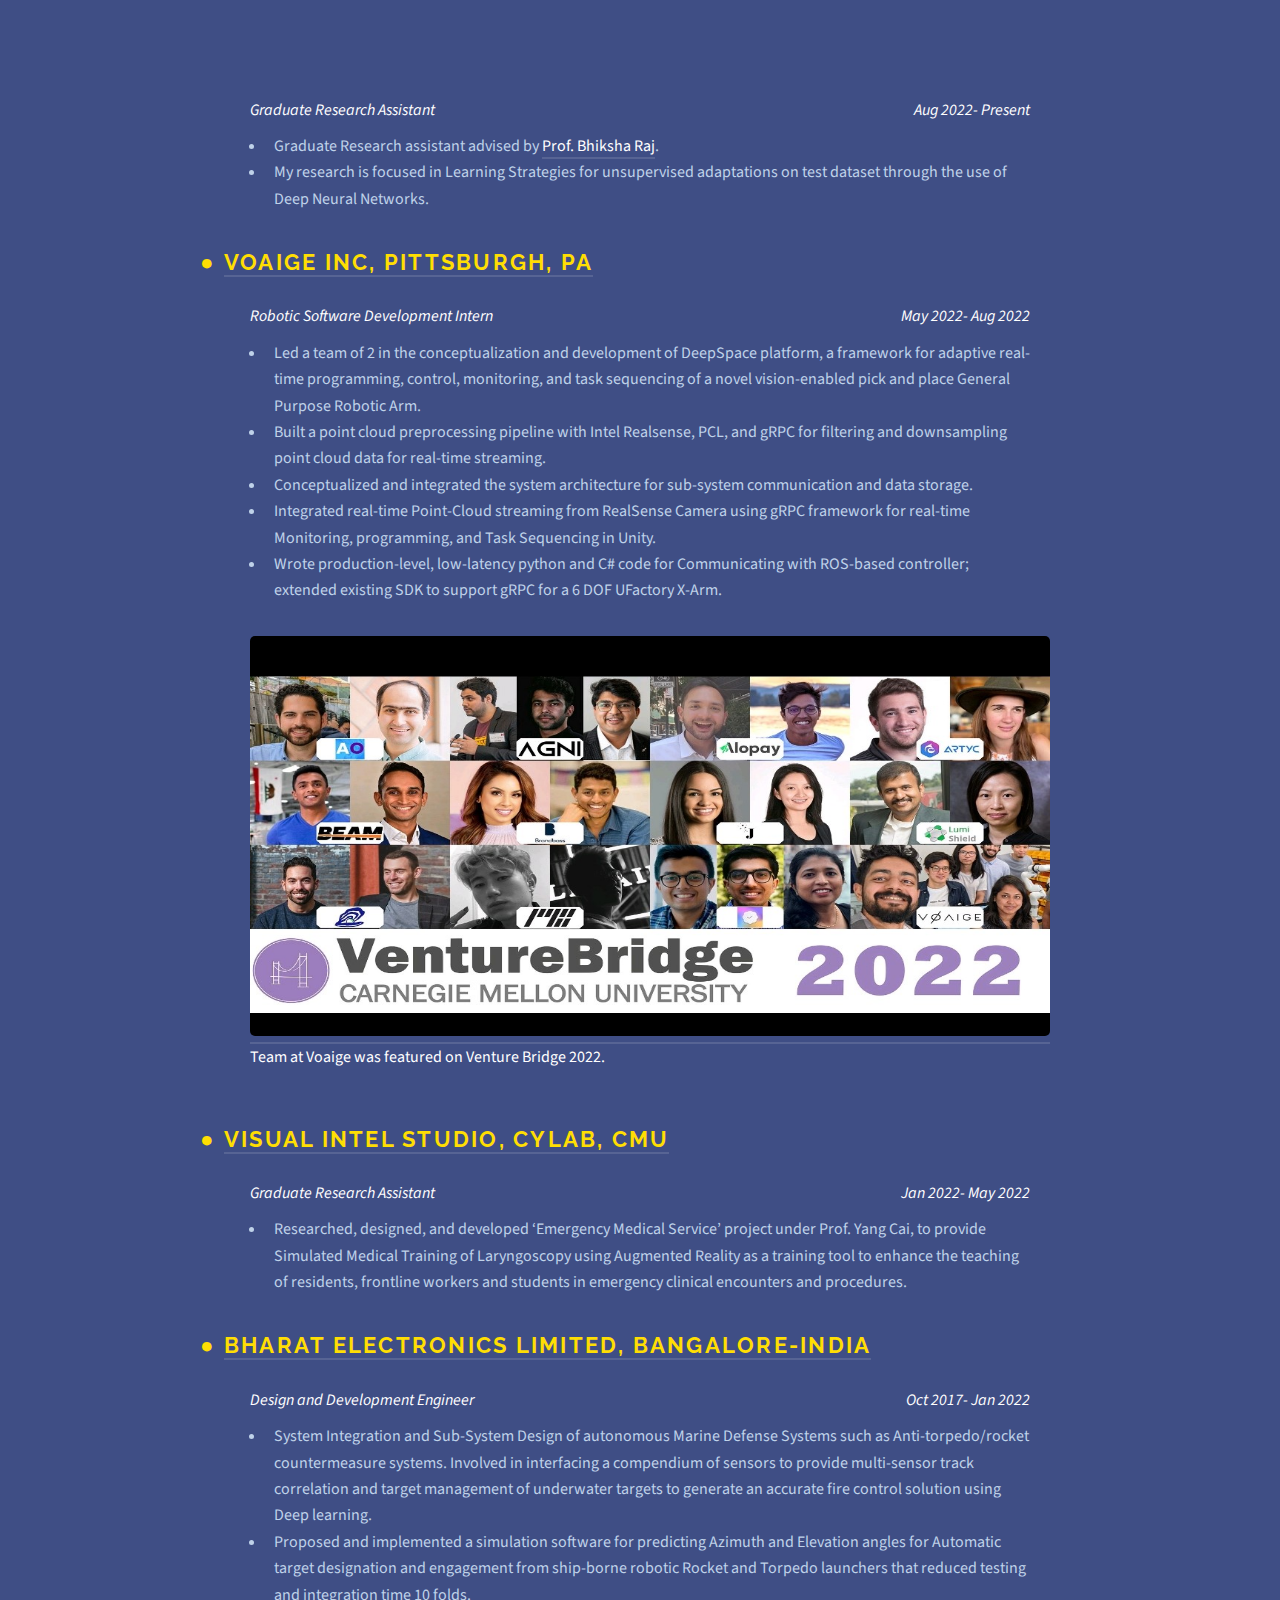
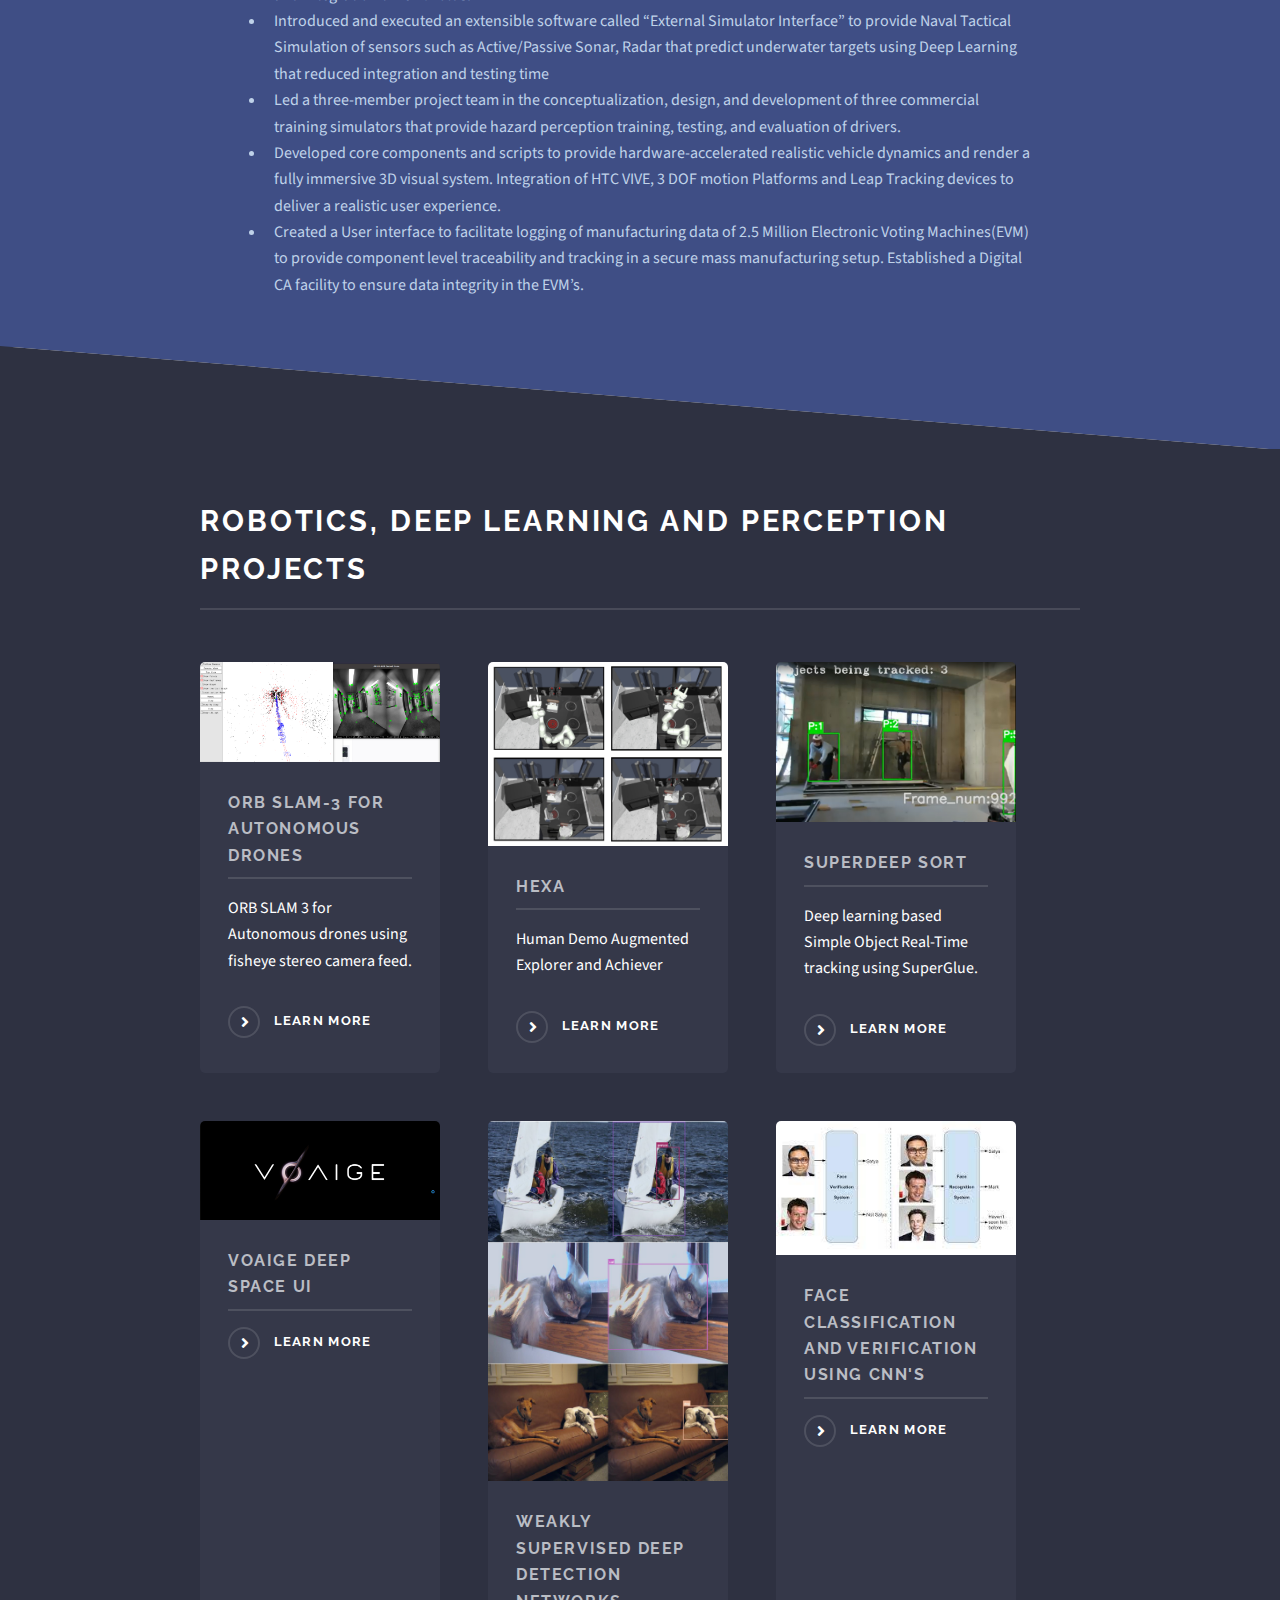
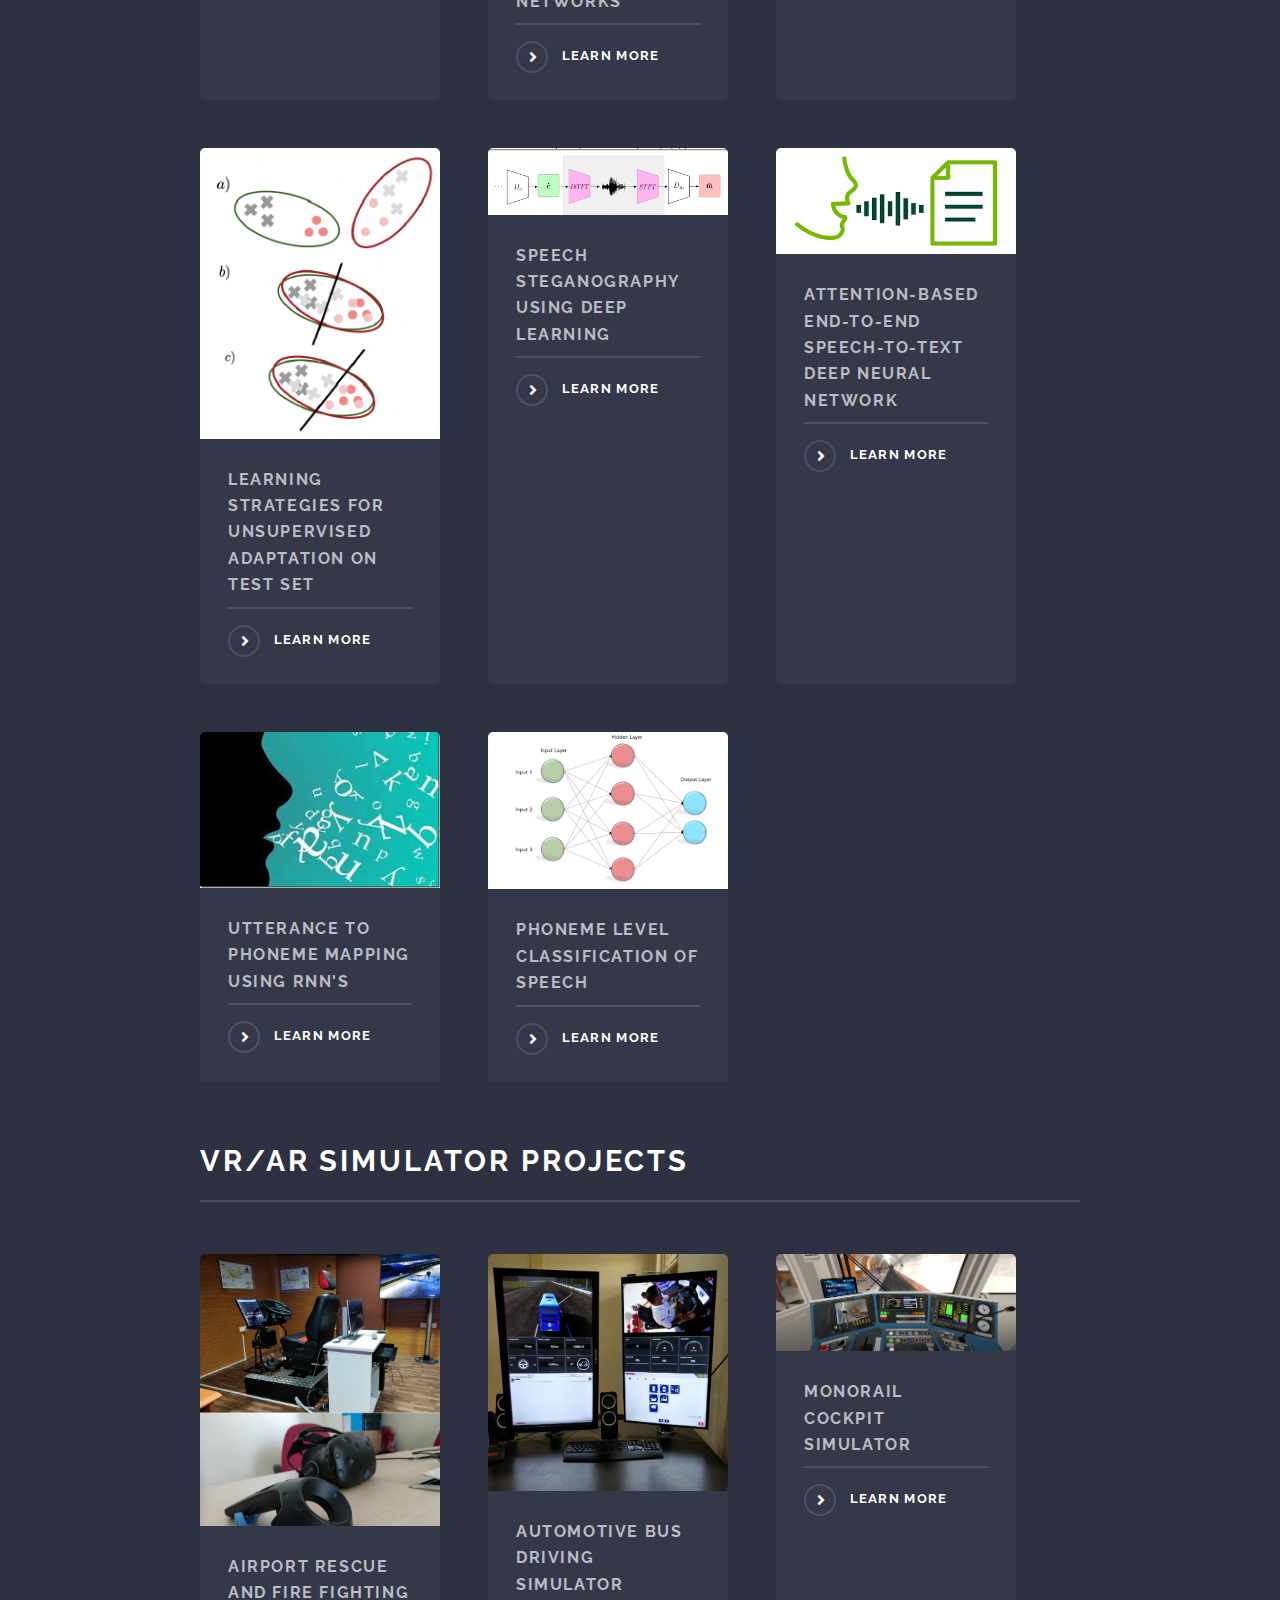
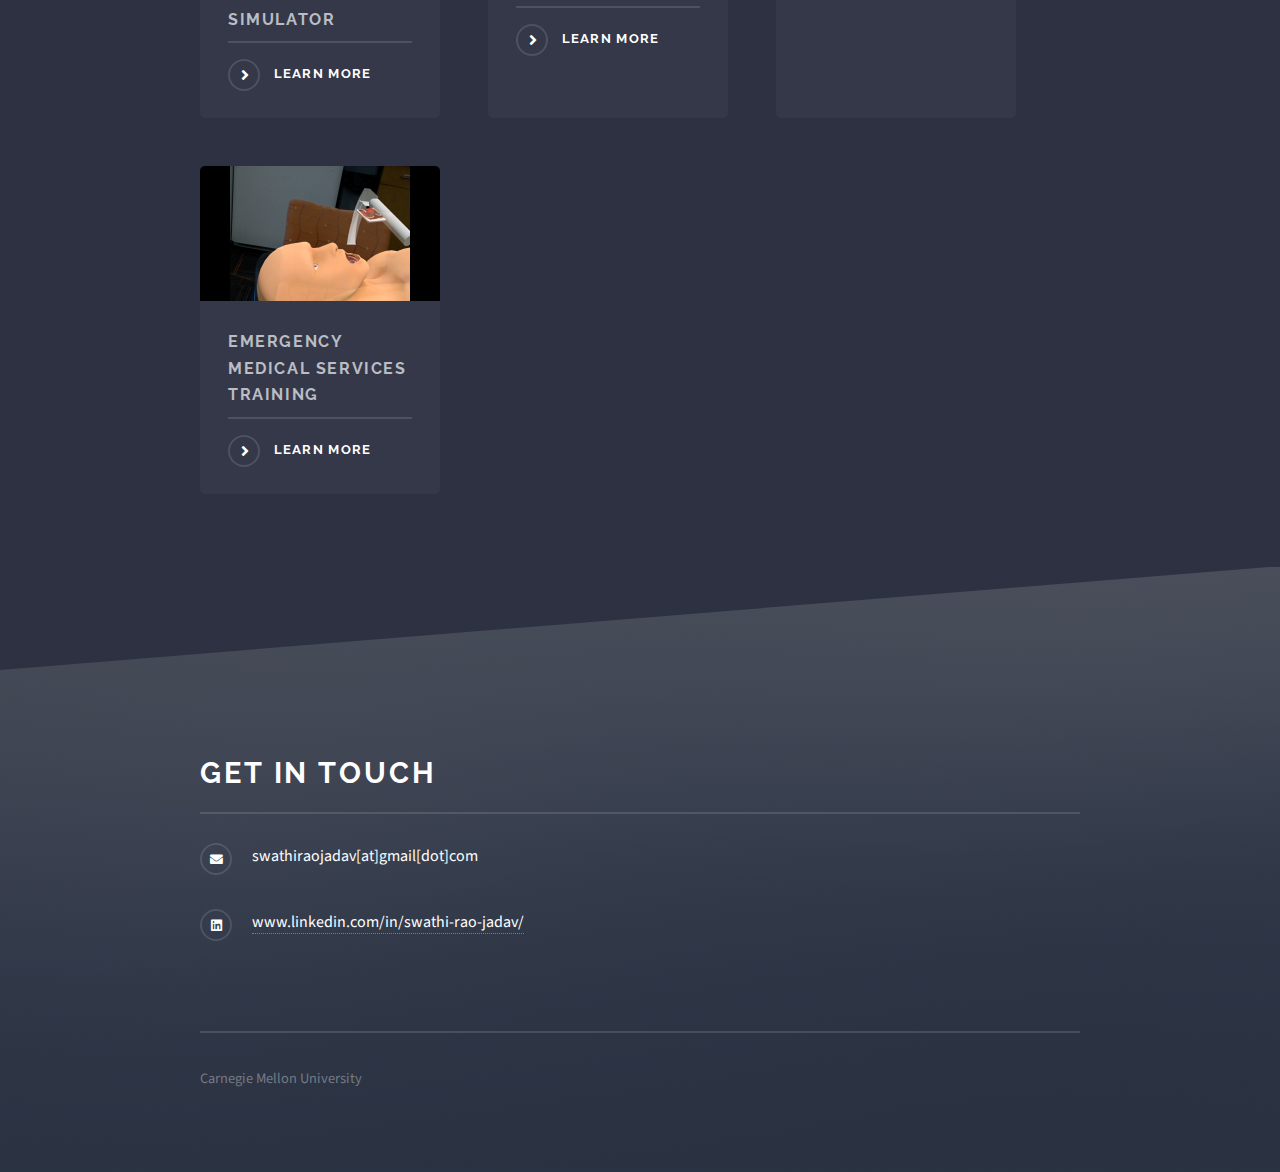
==== commit 54e2b898: "Updated Work Experience" ====
--- a/index.html
+++ b/index.html
@@ -65,10 +65,10 @@
 									<a href="#" class="image"><img src="images/SwathiJadav.jpg" alt="" /></a>
 									<div class="content">
 										<h1 class="major">About</h1>
-										<p>I am a graduate student at Carnegie Mellon University pursuing a Master's Program in Computer Engineering with a focus in Robotics, expected to graduate in May 2023.
-
-											My current interests lie in Robotics - broadly in the intersection of Deep Learning, Perception, SLAM and Path planning. I am Working as a Research Assistant at the <b><a href="https://theairlab.org/">AirLab at  Robotics Institute, Carnegie Mellon University</a></b>
-										advised by <b><a href="https://www.ri.cmu.edu/ri-faculty/sebastian-scherer/">Prof. Sebastian Scherer</a></b>. I have previously worked as a Research Assistant under the Guidance of <b>Prof. Bhiksha Raj</b> in the domain of Deep Learning.</p>
+										<p>I am currently working as a <b><a href="https://www.ri.cmu.edu/ri-people/swathi-jadav/">Robotics Research Engineer II at the Robotics Institute</a></b> at Carnegie Mellon University. I graduated with a Master's in Computer Engineering from Carnegie Mellon University in May 2023.
+
+											My current interests lie in Robotics - broadly in the intersection of Deep Learning, Perception, SLAM and Path planning. I previously worked as a Research Assistant at the <b><a href="https://theairlab.org/">AirLab at  Robotics Institute, Carnegie Mellon University</a></b>
+										advised by <b><a href="https://www.ri.cmu.edu/ri-faculty/sebastian-scherer/">Prof. Sebastian Scherer</a></b>. Prior to that, I worked as a Research Assistant under the Guidance of <b>Prof. Bhiksha Raj</b> in the domain of Deep Learning.</p>
 											<p>
 											I have four years of professional work experience in a state owned Design and Manufacturing company, where I worked as a Development Engineer.
 											I got an opportunity to work on several challenging projects from two major development teams that were a part of the company’s core technologies.
@@ -164,6 +164,25 @@
 												</ul>	
 											</div> -->
 
+											<h2 class="link"><span>&#x25cf  </span><a  href="https://www.ri.cmu.edu/ri-people/swathi-jadav/">Robotics Institute, Carnegie Mellon University</a></h2>
+											<div style="padding:0px 50px 50px ;">
+											
+												<div style="float: left;padding-bottom: 10px; "><i >Robotics Research Engineer II</i></div><div style="float: right;"><i >May 2023- Present</i></div><div style="clear: both;"></div>
+													<ul style="color:rgb(191, 210, 233) ;">
+														<li>Currently working on a high-speed heterogeneous multi-robot system to navigate, search, and rescue in unstructured environments.</li>
+														<li>Integrating Super Odometry - LiDAR-Visual-Inertial odometry to aid UGV’s to navigate and explore in indoor and outdoor
+															environments. Developing a pipeline for auto-calibration between the robots.</li>
+													</ul>	
+													
+													<a class="image4"><img src="images/RI_logo.png" alt="" width="200" height="500"/>
+														
+													
+													</a>
+													
+														
+													
+												</div>
+
 											
 											<h2 class="link"><span>&#x25cf  </span><a  href="https://theairlab.org/">The AirLab at Carnegie Mellon University</a></h2>
 											<div style="padding:0px 50px 50px ;">
@@ -176,25 +195,14 @@
 															<li>Implemented ORB SLAM-3 visual odometry, for State Estimation and Reconstruction utilizing the drone’s Stereo fisheye
 																multi-camera(6) feed. </li>
 															<li>Working on Visual Odometry for navigation as part of the Autonomy stack for autonomous drones .</li>
-															
-														
-														
-													</ul>
-													
-													
-														<a class="image3"><img src="images/Airlab.png" alt="" width="1000" height="600"/>
+																									
+														
+													</ul>												
+													
+														<a class="image4"><img src="images/Airlab.png" alt="" width="1000" height="600"/>
 															<figcaption>The AirLab at CMU</figcaption>
 														
-														</a>
-														
-															
-															
-														
-														
-														
-														
-														
-														
+														</a>	
 													
 												</div>
 											
--- a/assets/css/main.css
+++ b/assets/css/main.css
@@ -2469,6 +2469,17 @@
 	width: 600pt;
 	height: 300pt;
 
+}
+
+.image4 img
+{
+	border-radius: 5px;
+	border: 0;
+	
+	position: center;
+	align-self: center;
+	width: 300pt;
+	height: 300pt;
 }
 
 	.image {
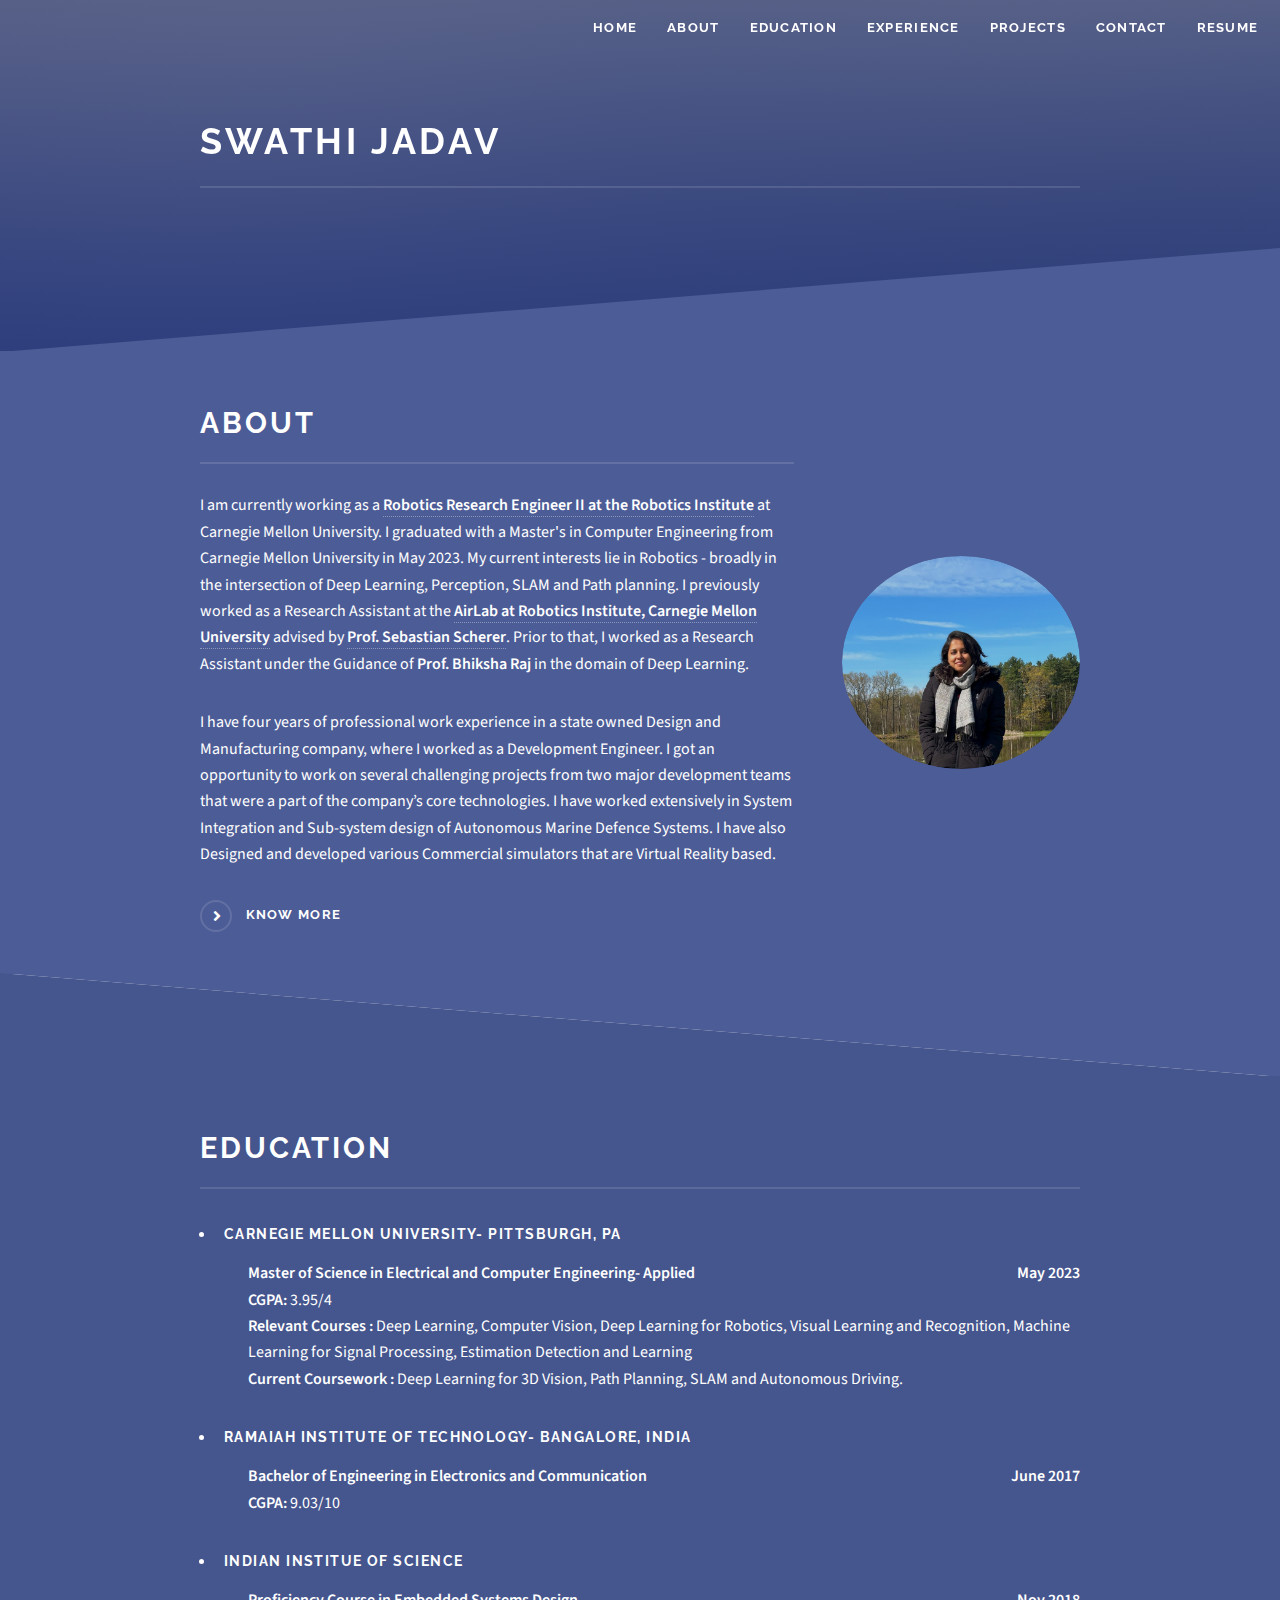
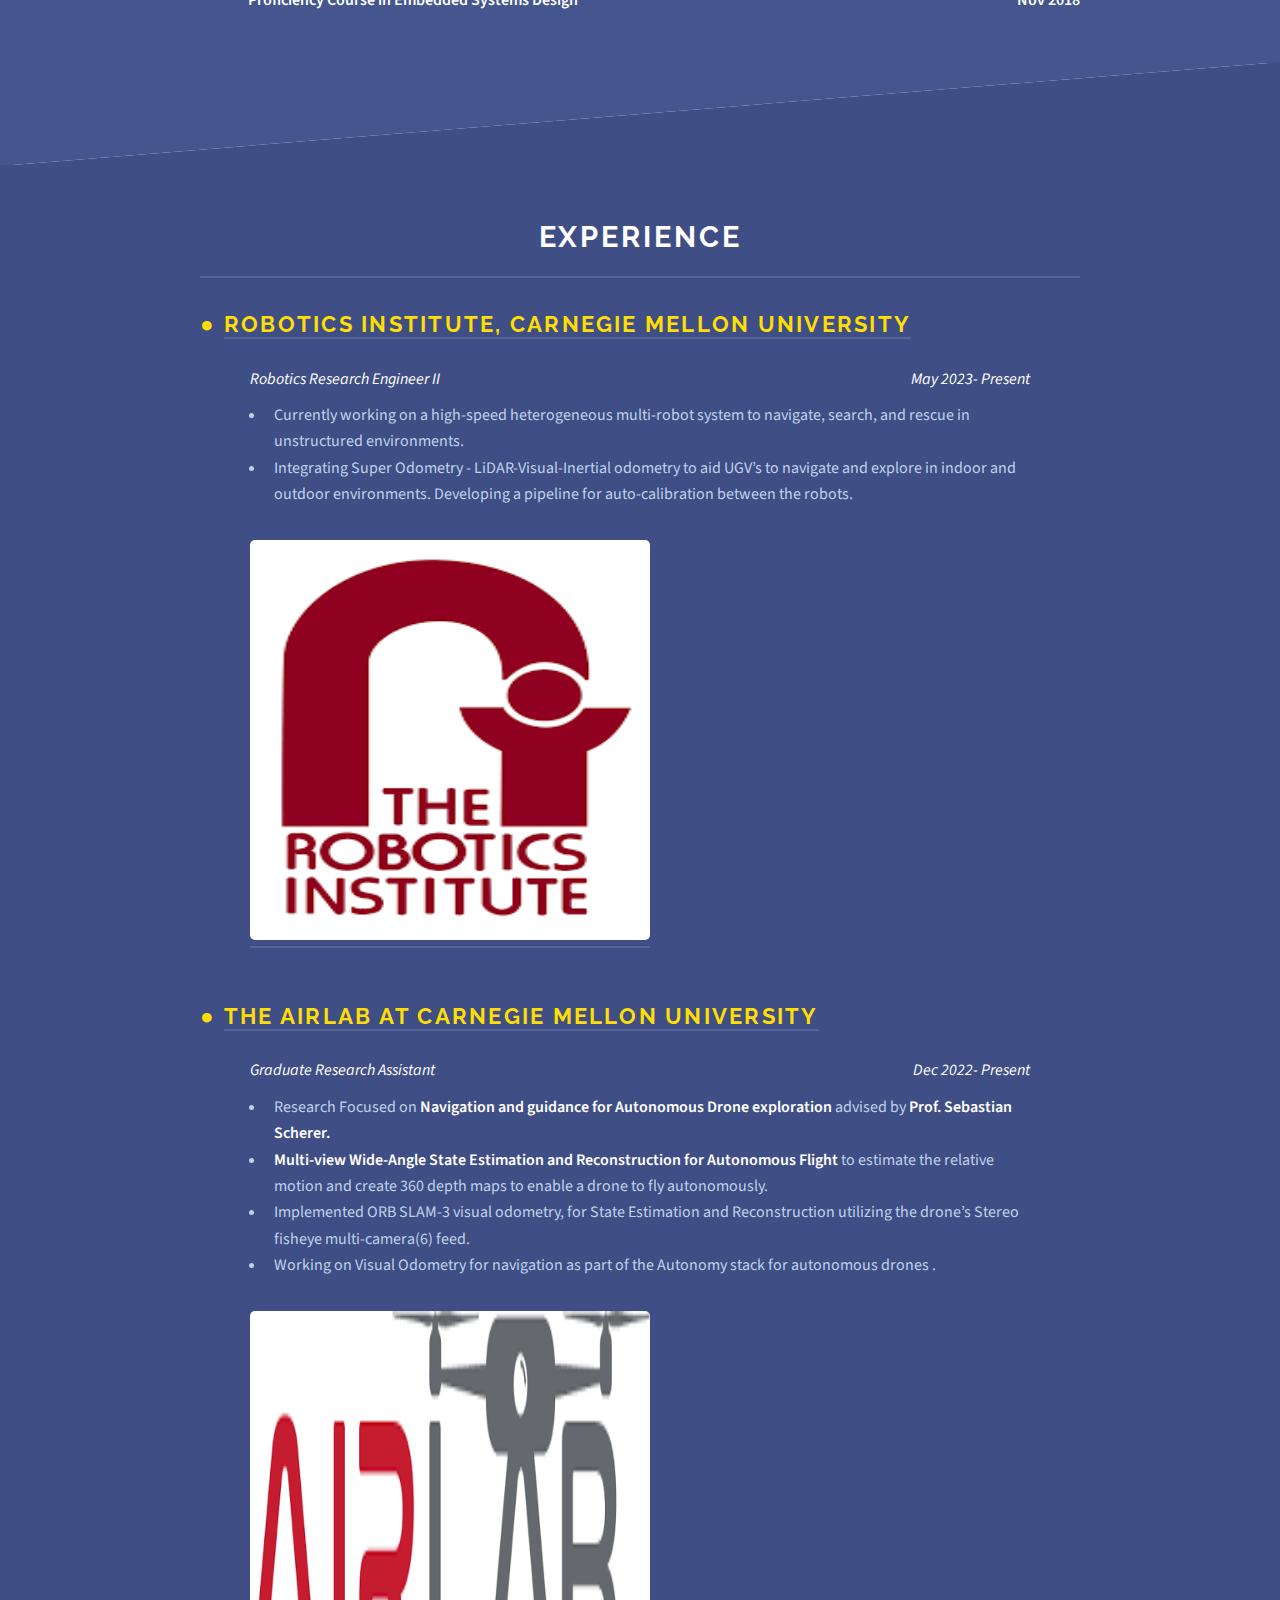
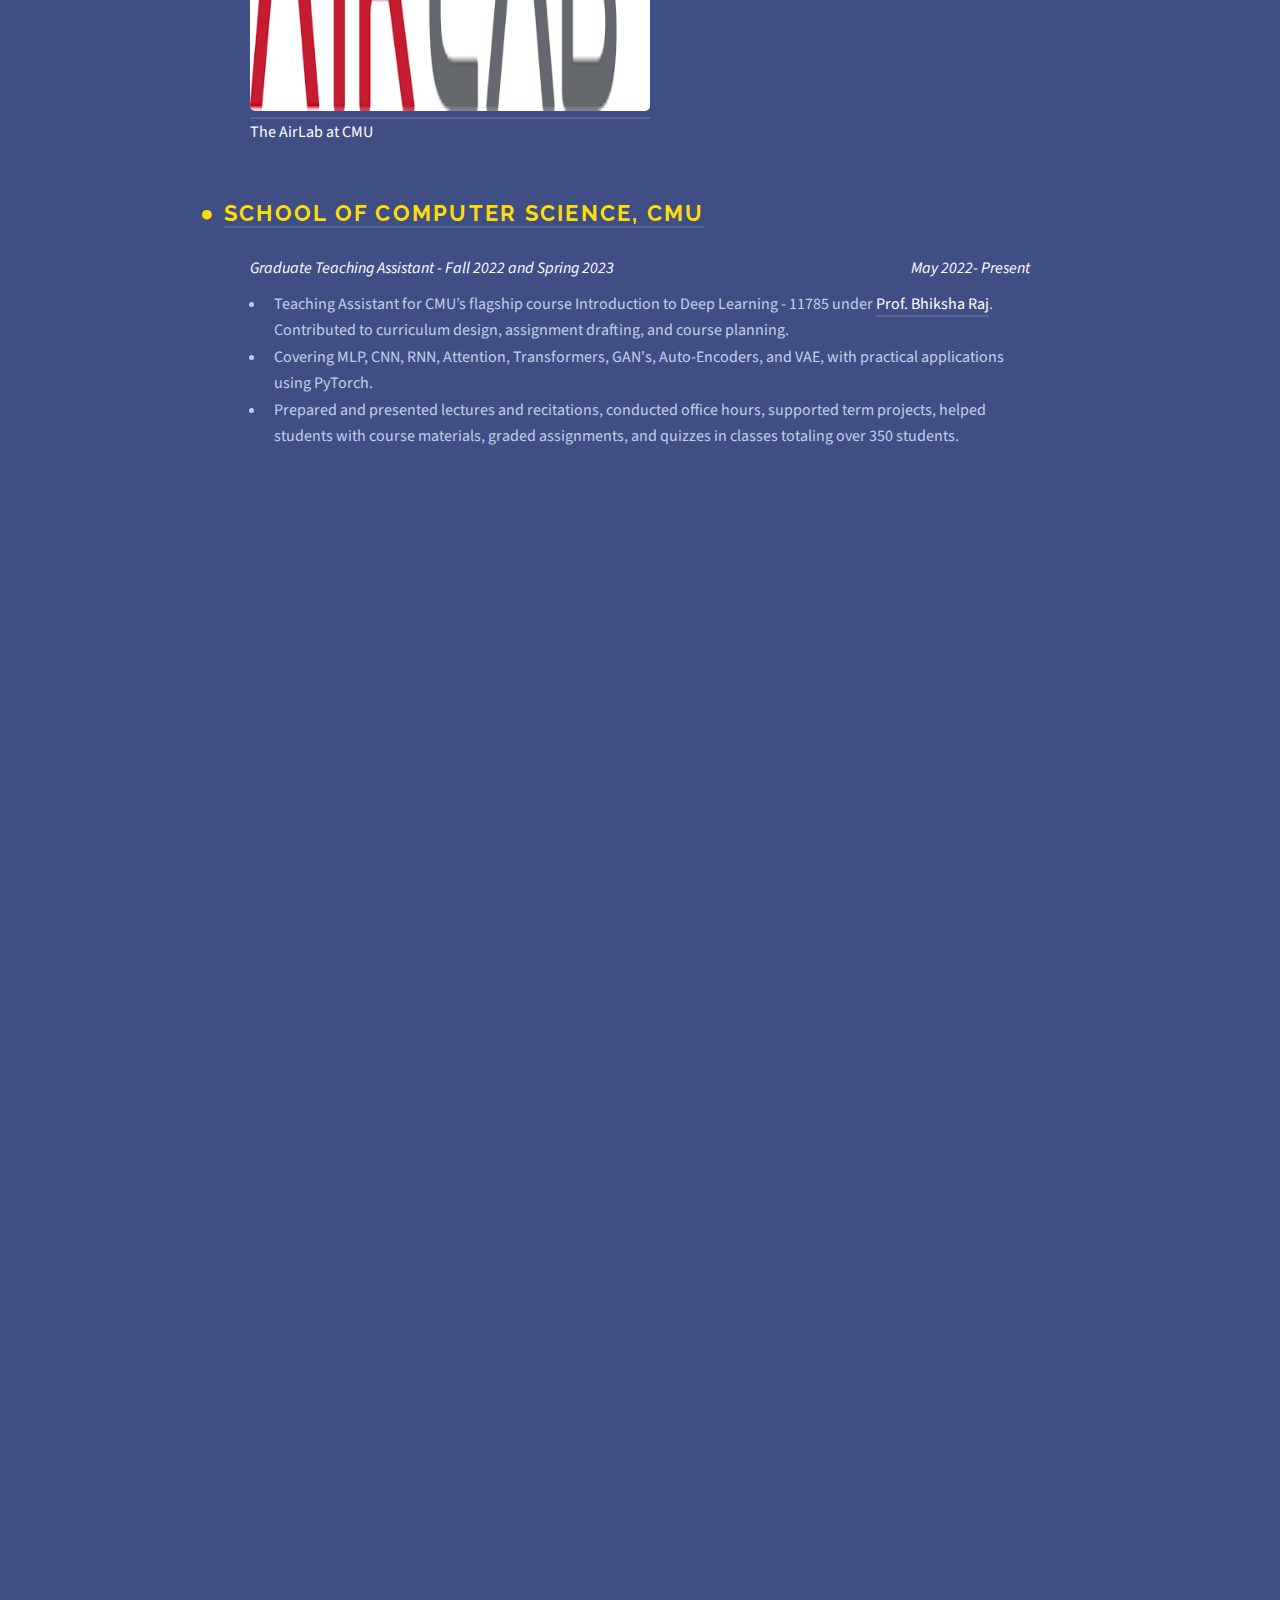
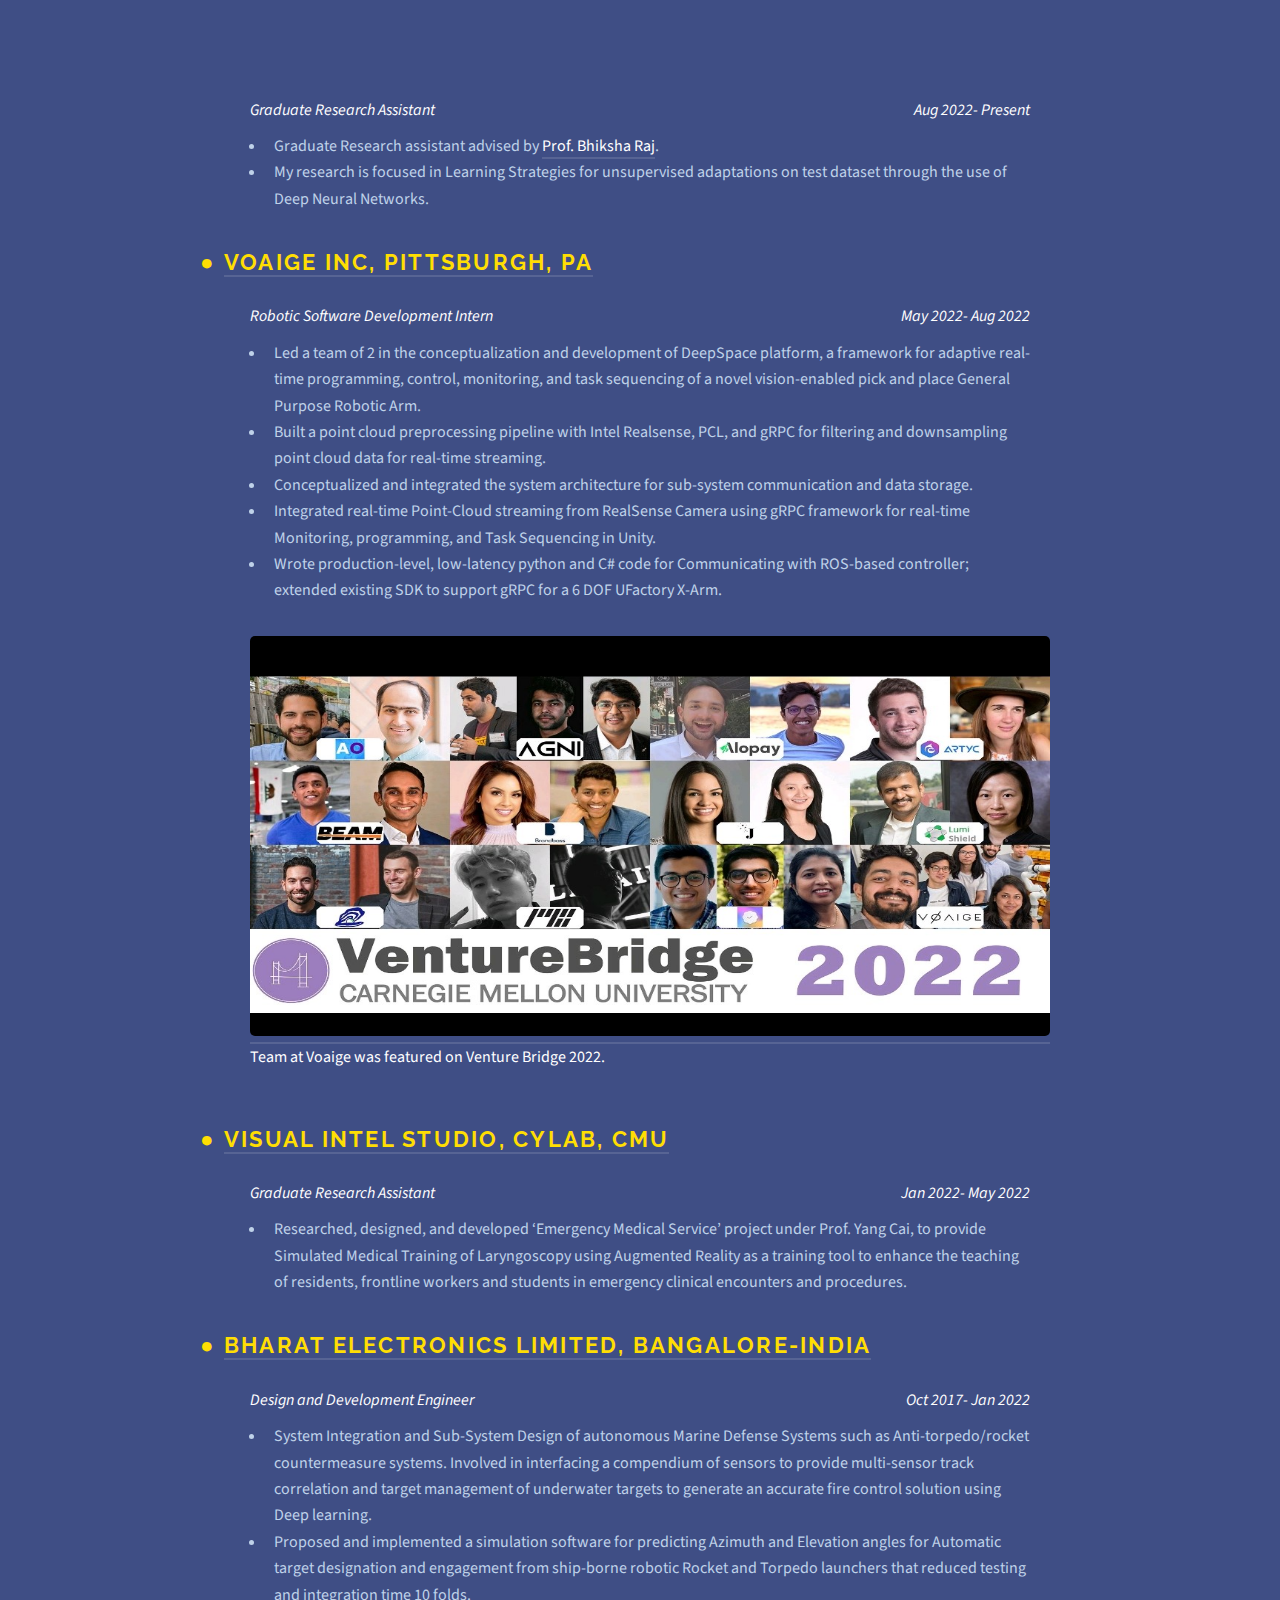
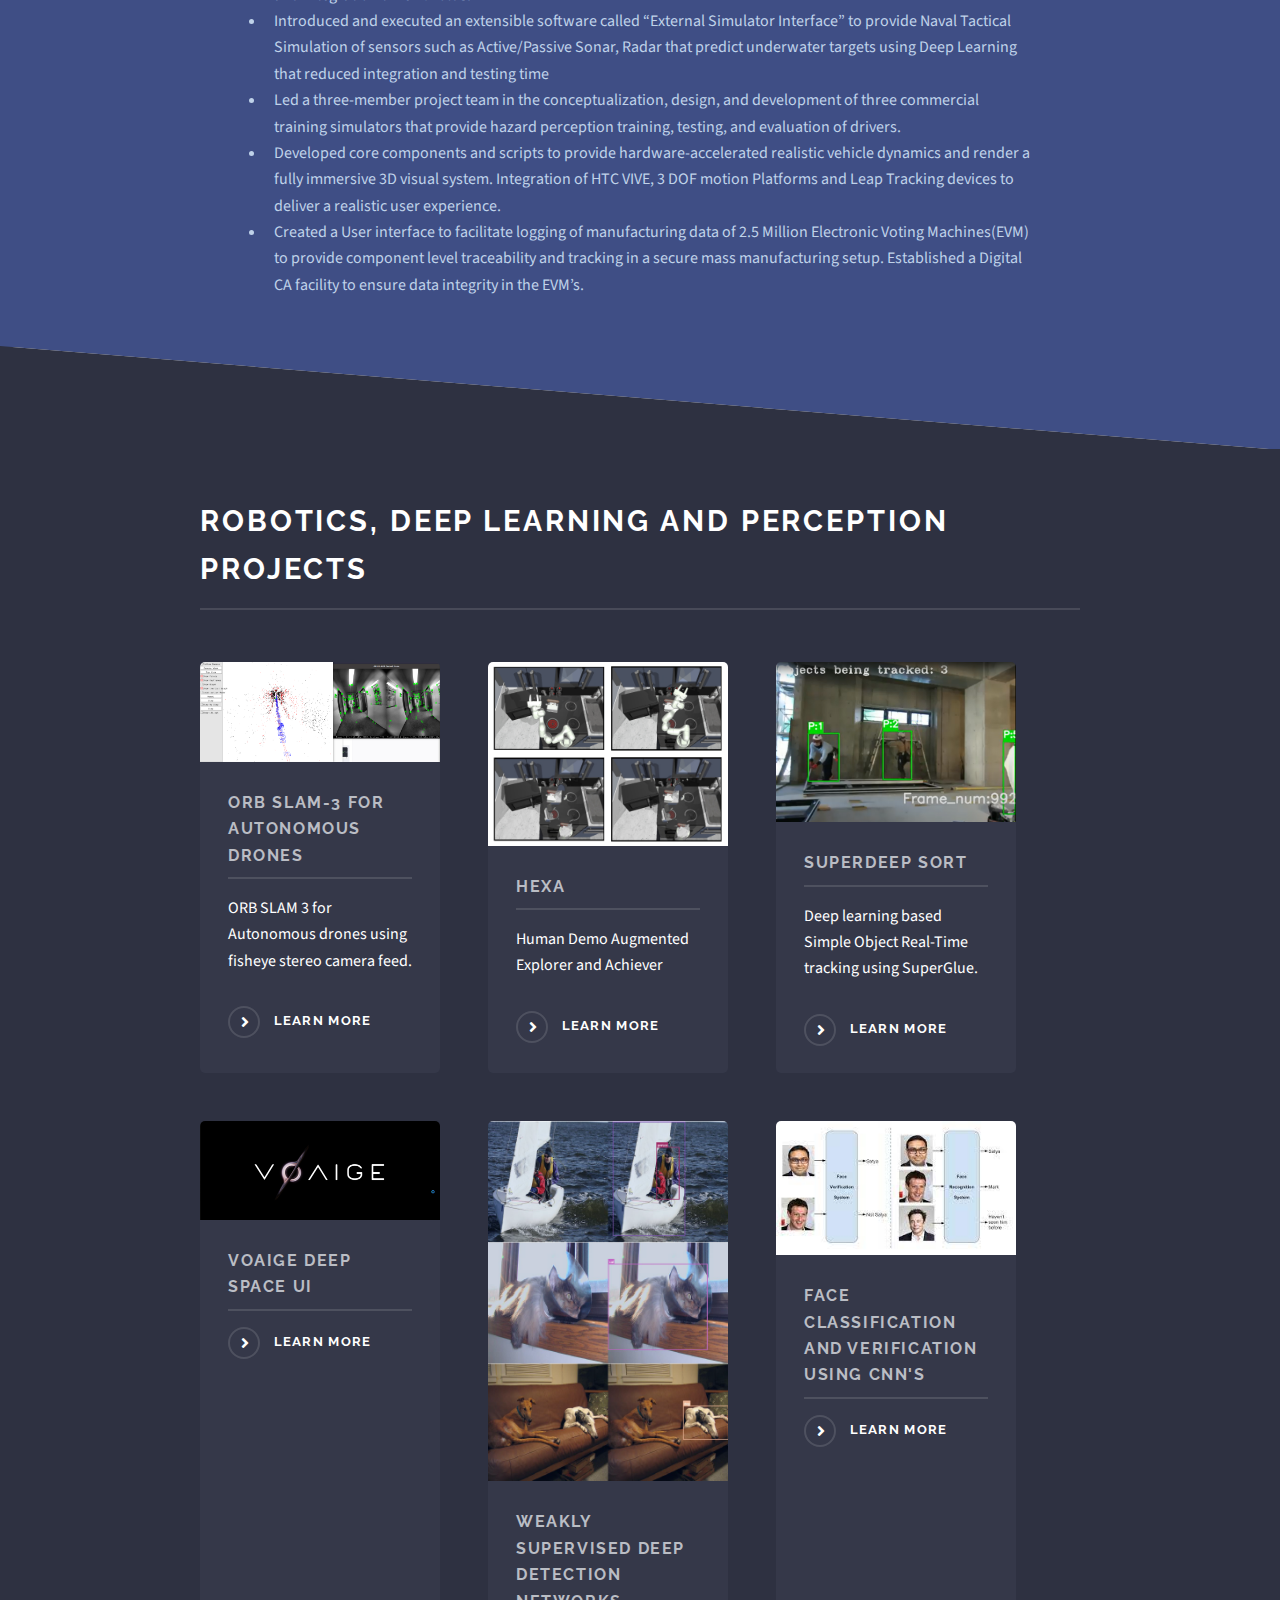
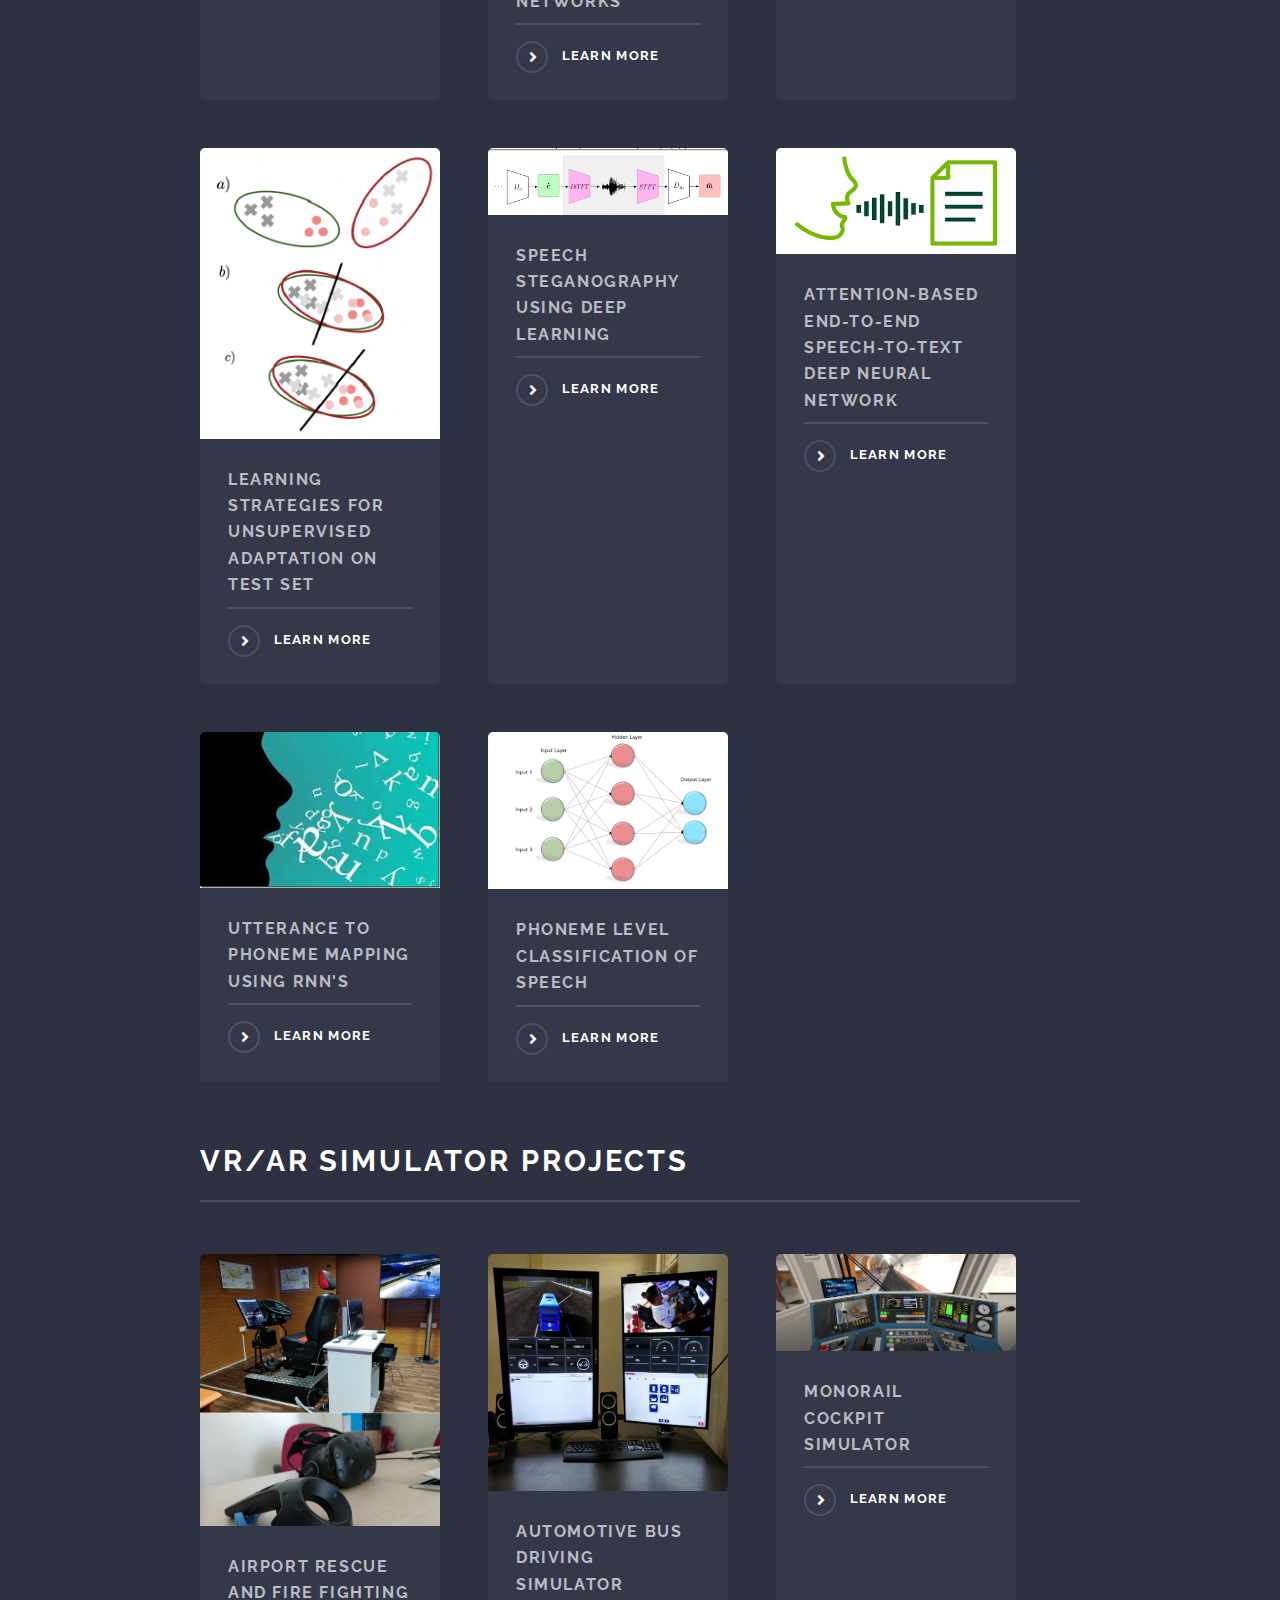
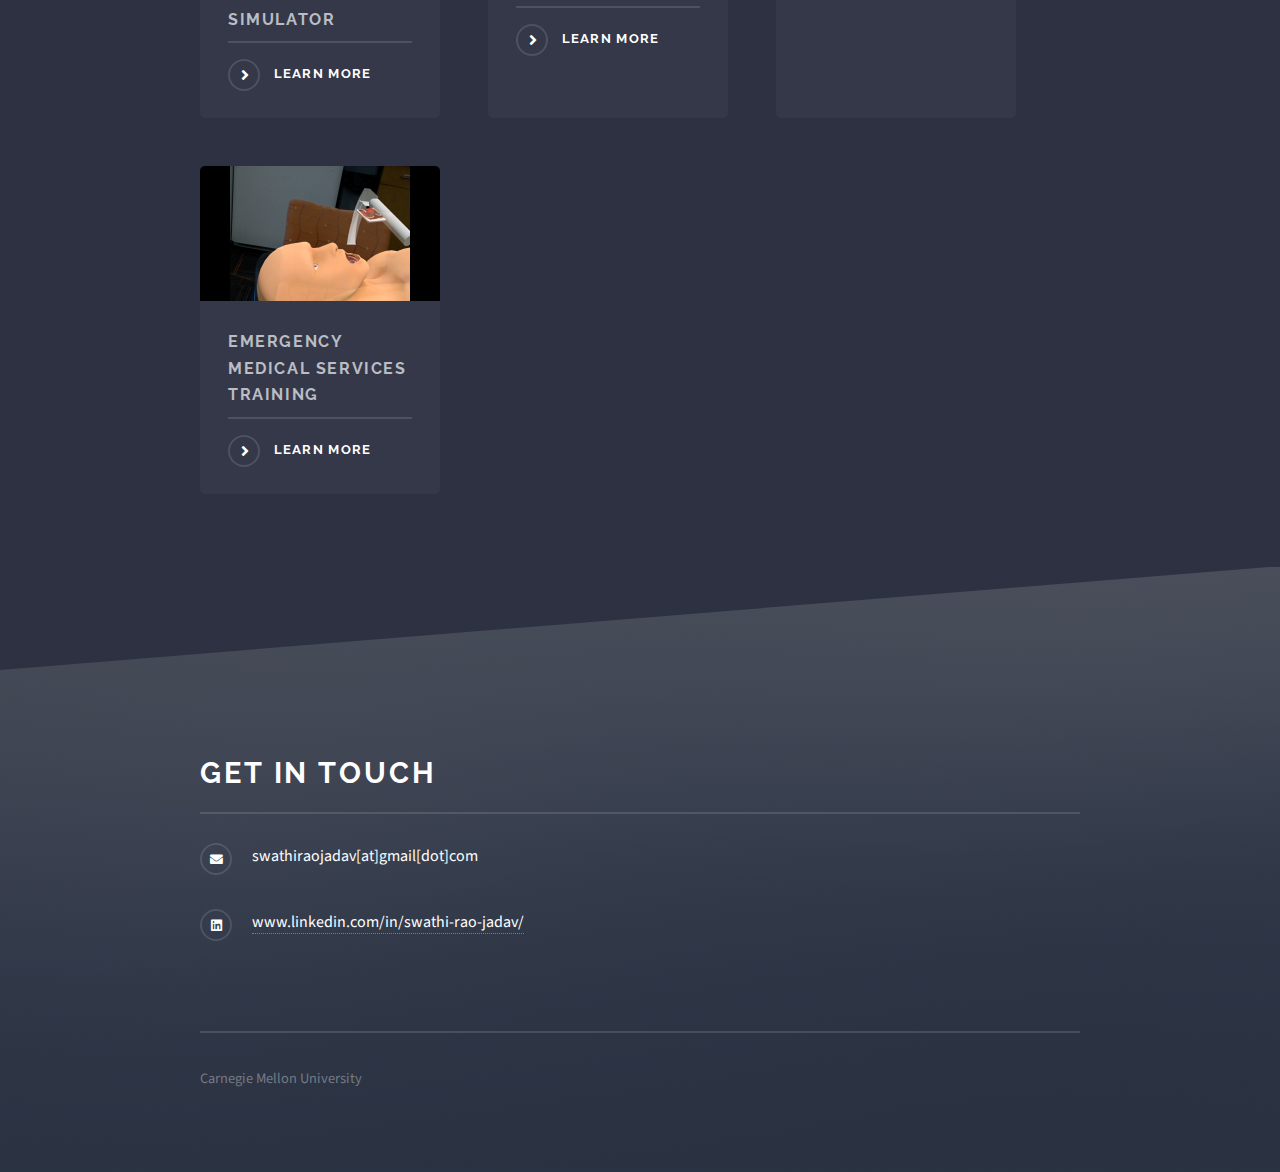
==== commit 10e05de4: "Update Work" ====
--- a/index.html
+++ b/index.html
@@ -62,7 +62,7 @@
 						<!-- One -->
 							<section id="one" class="wrapper spotlight style1">
 								<div class="inner">
-									<a href="#" class="image"><img src="images/SwathiJadav.jpg" alt="" /></a>
+									<a href="#" class="image"><img src="images/Swathijadav_.jpg" alt="" /></a>
 									<div class="content">
 										<h1 class="major">About</h1>
 										<p>I am currently working as a <b><a href="https://www.ri.cmu.edu/ri-people/swathi-jadav/">Robotics Research Engineer II at the Robotics Institute</a></b> at Carnegie Mellon University. I graduated with a Master's in Computer Engineering from Carnegie Mellon University in May 2023.
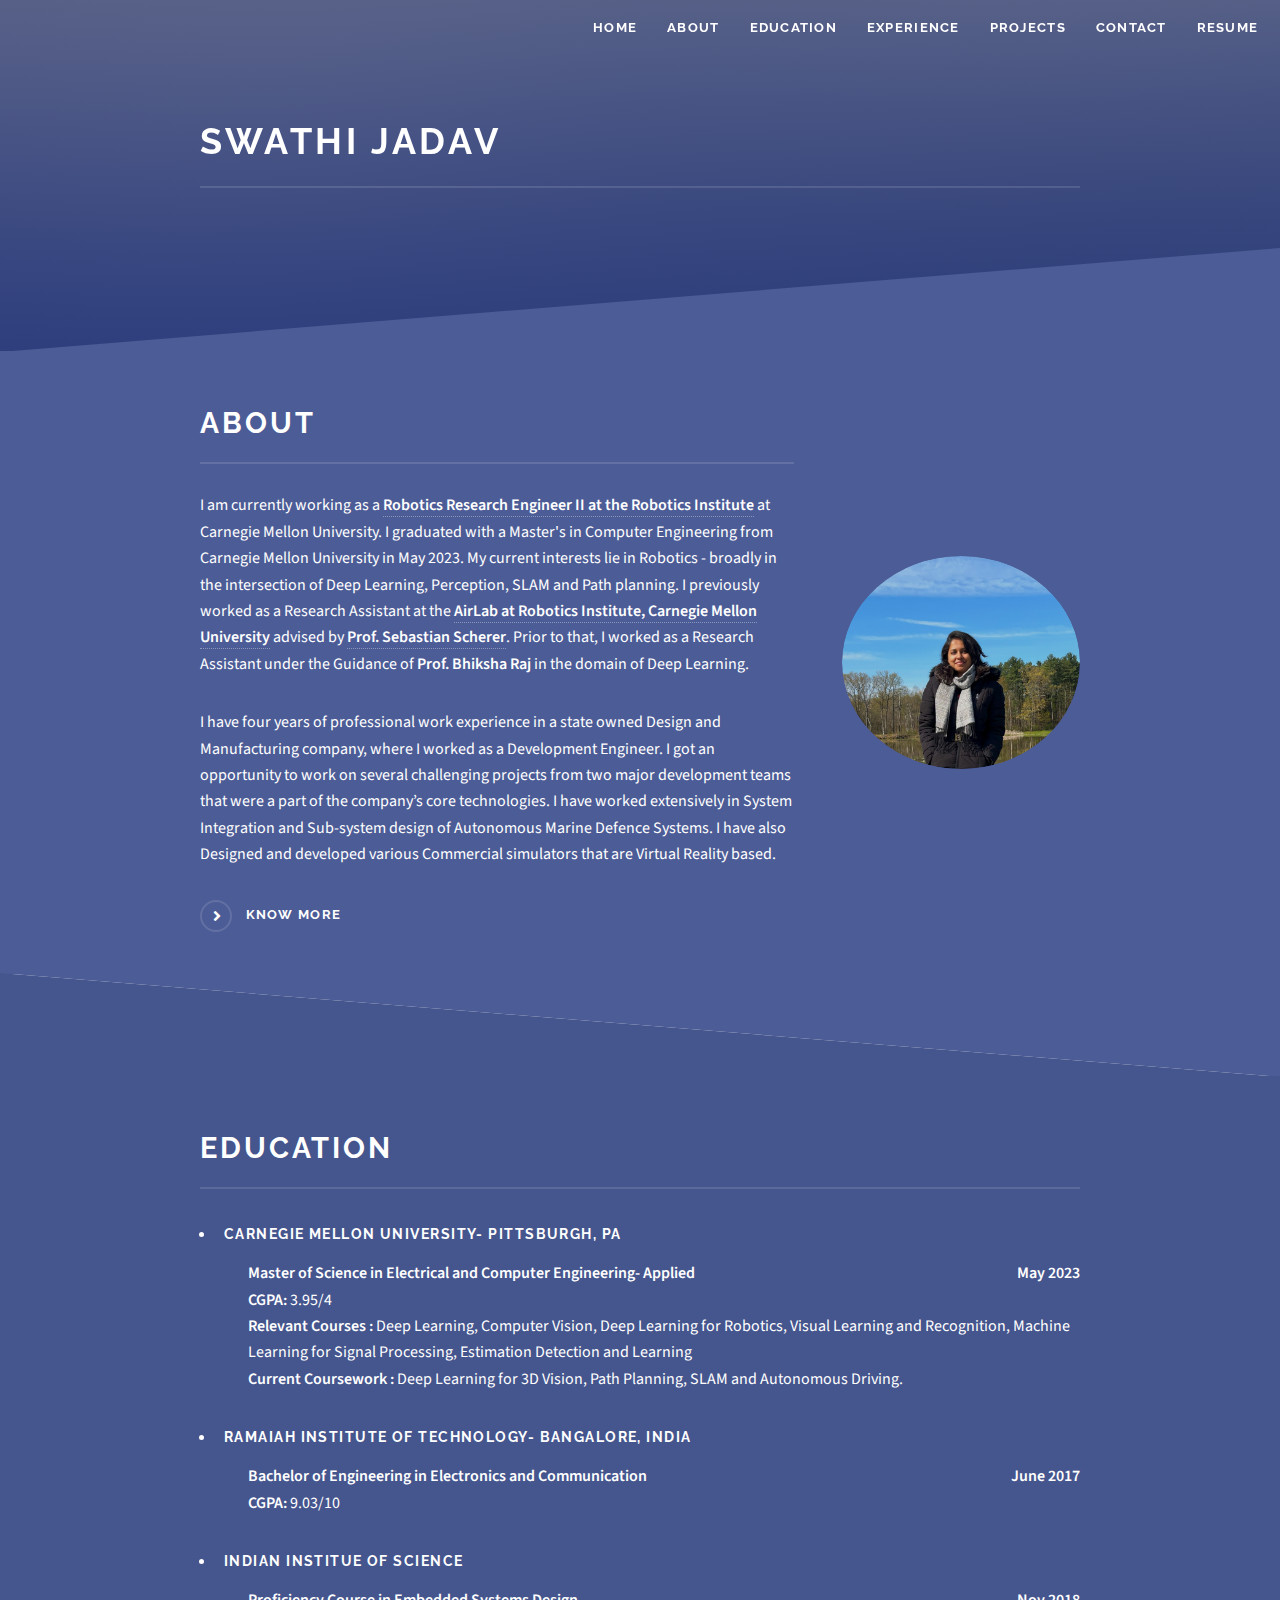
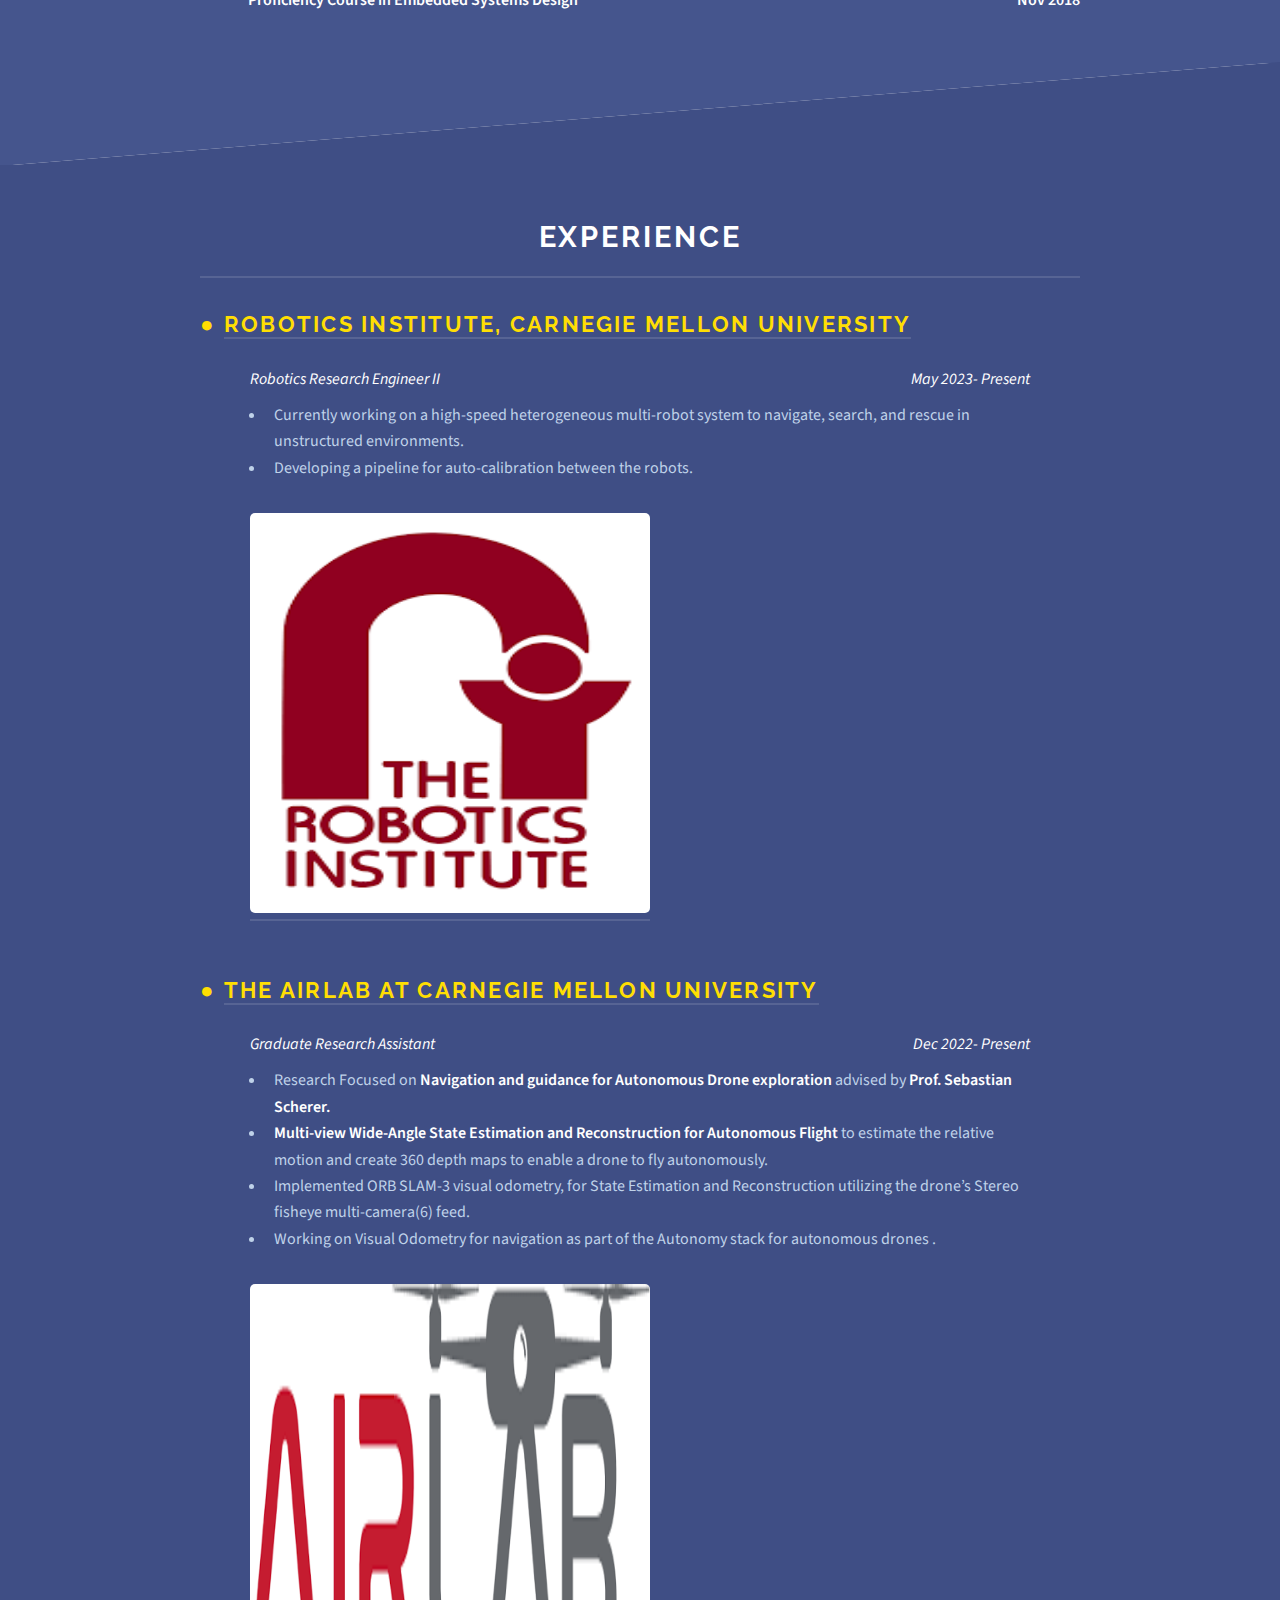
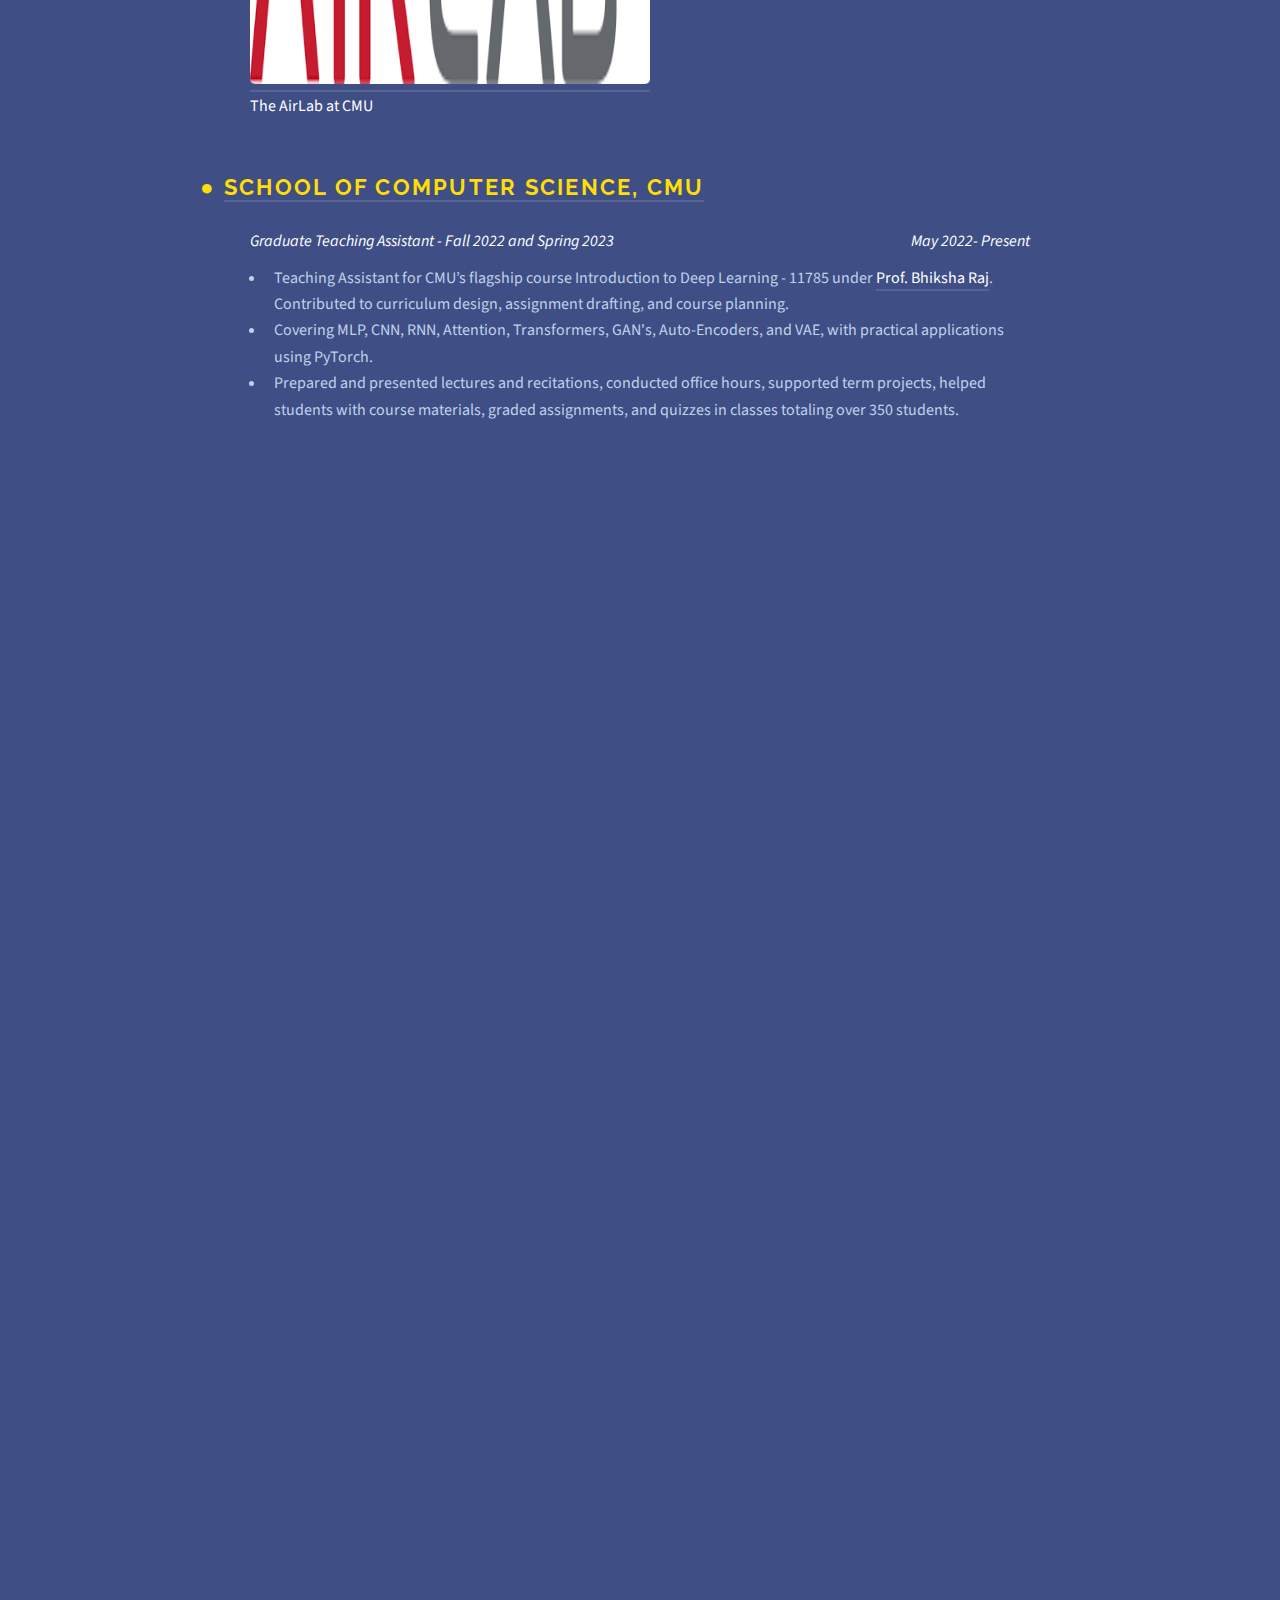
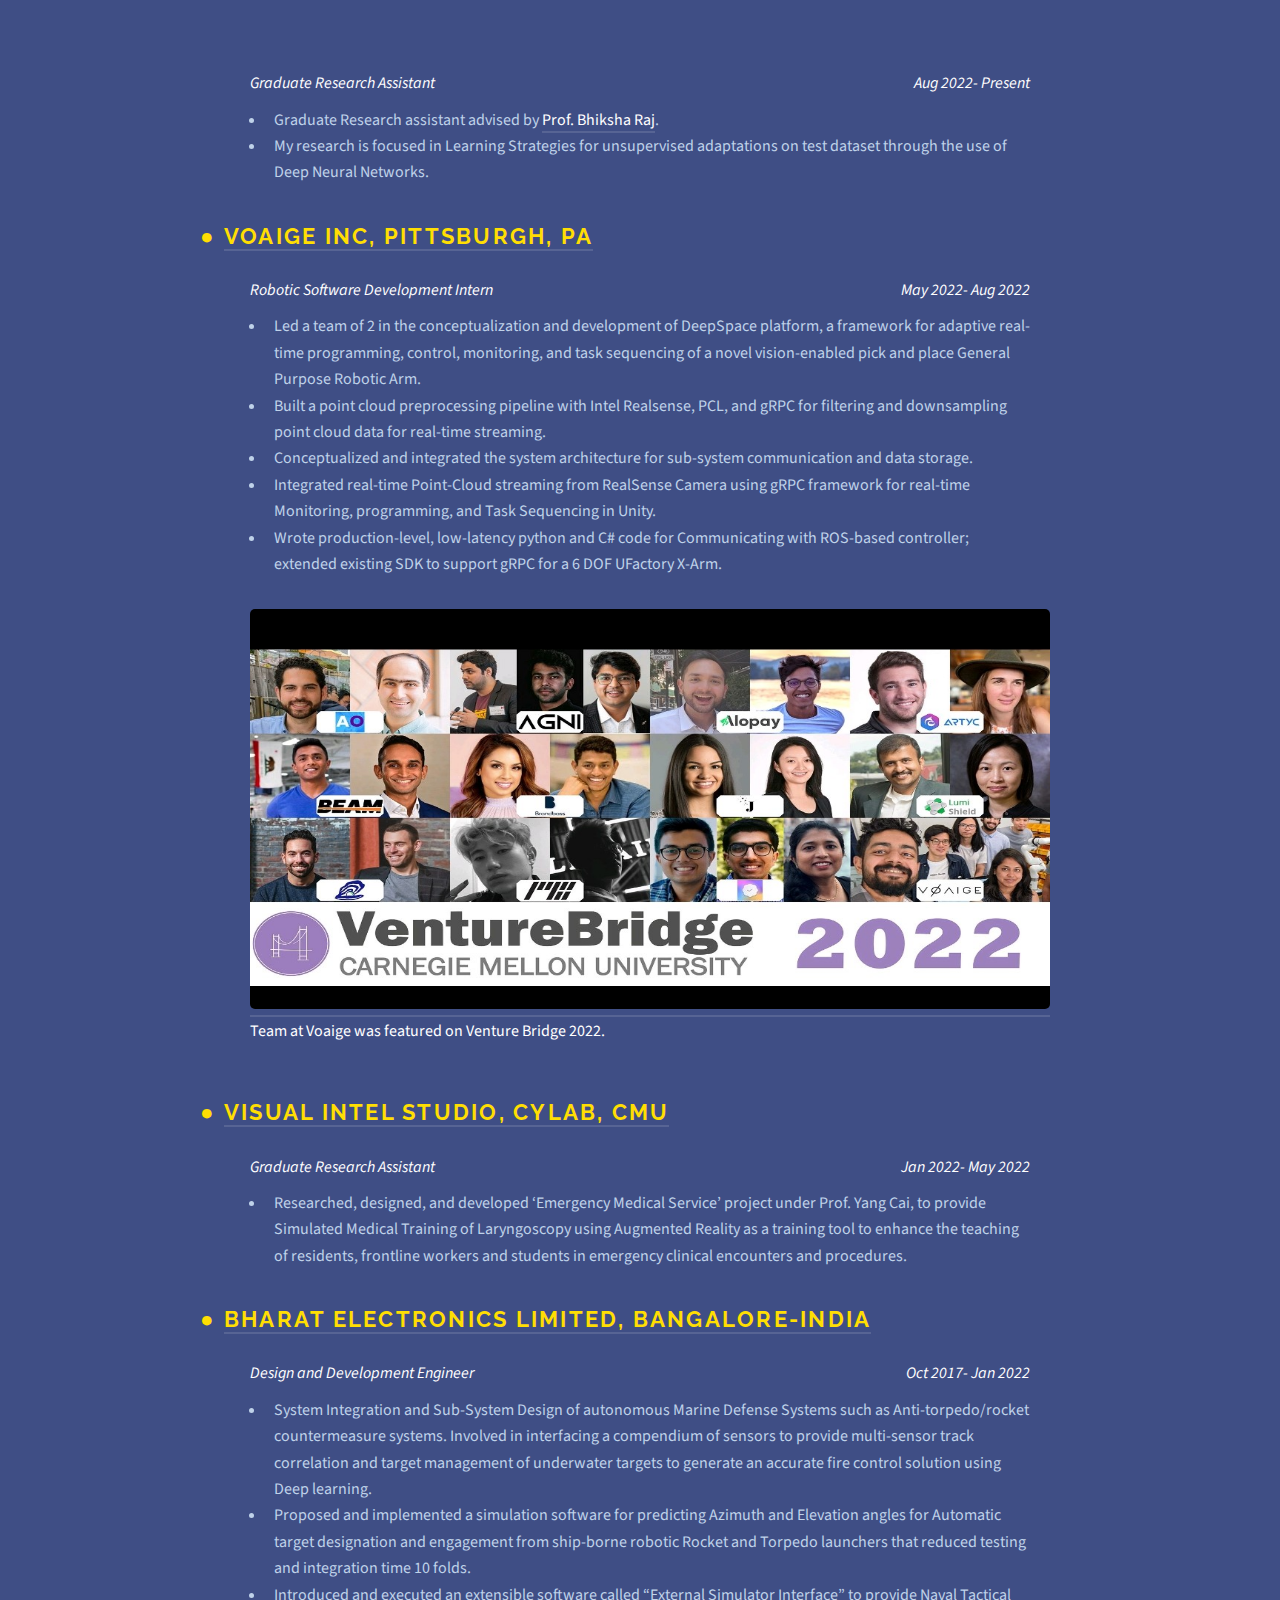
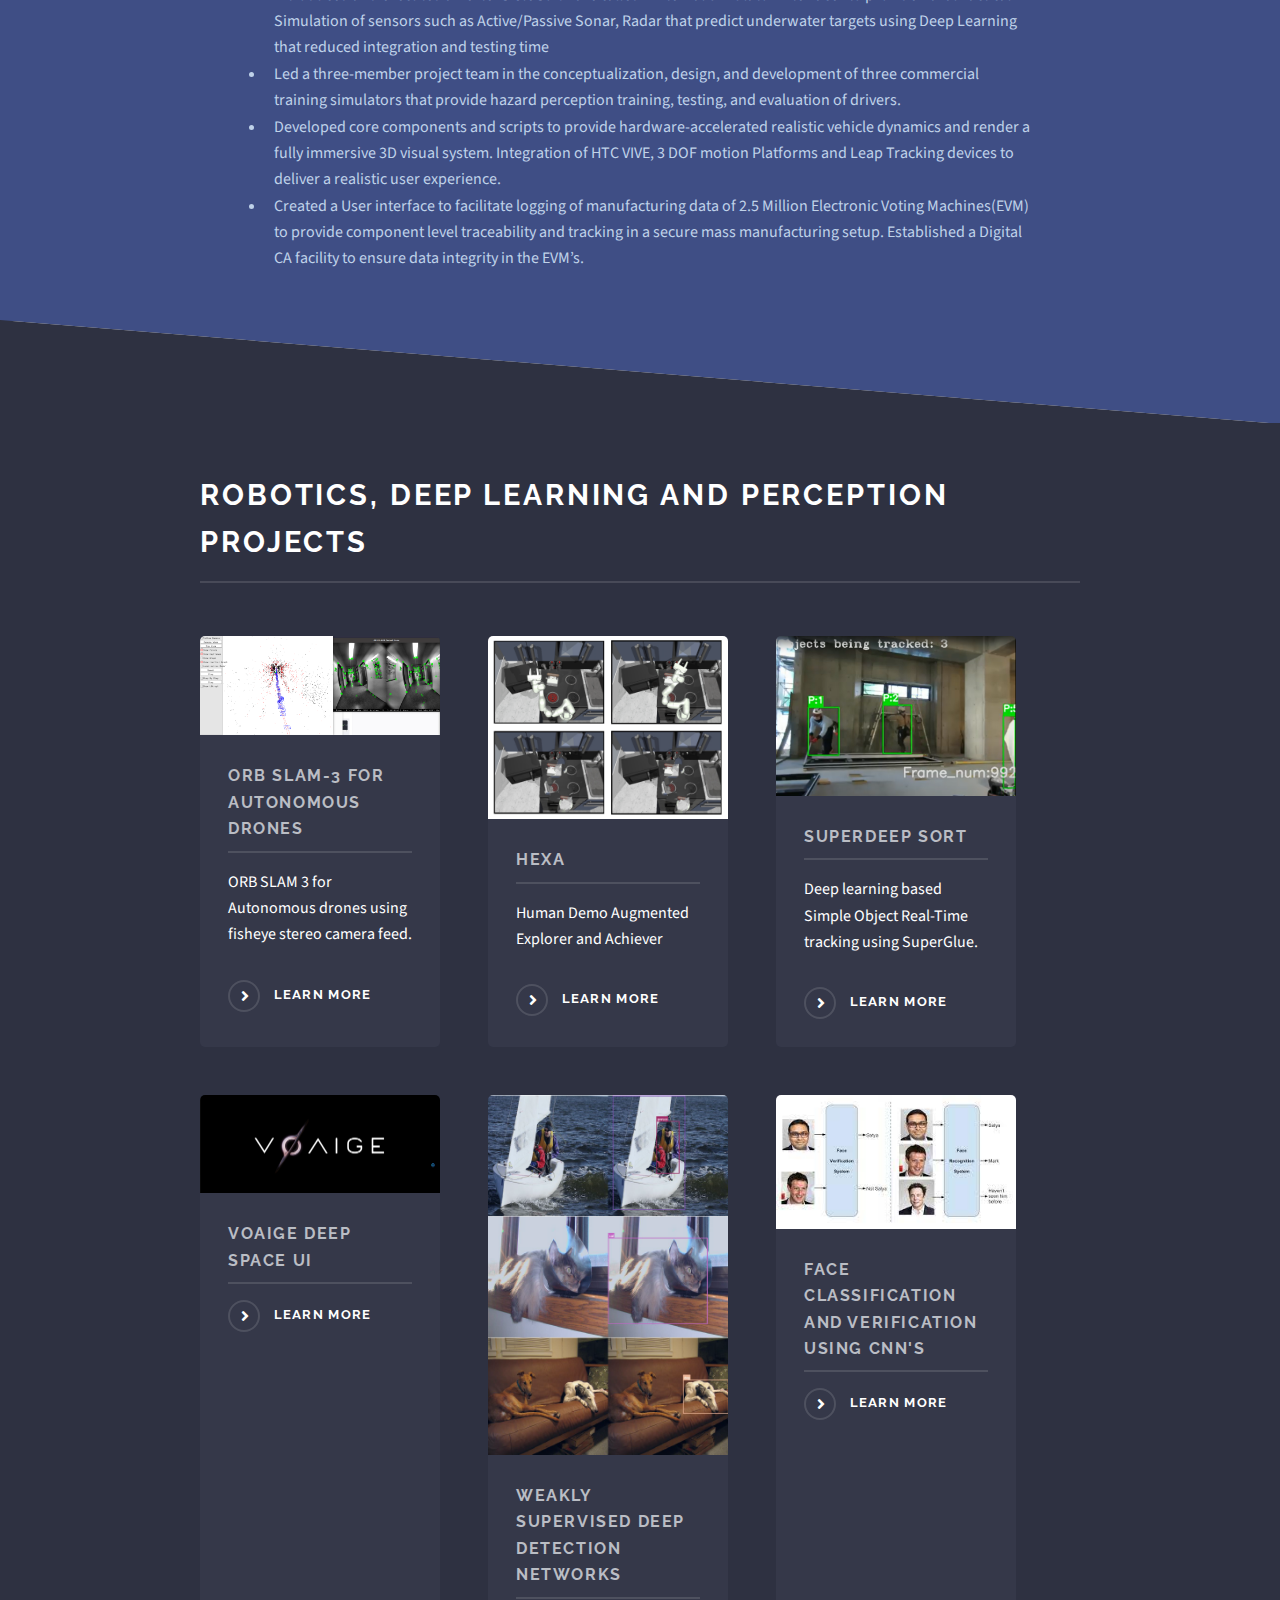
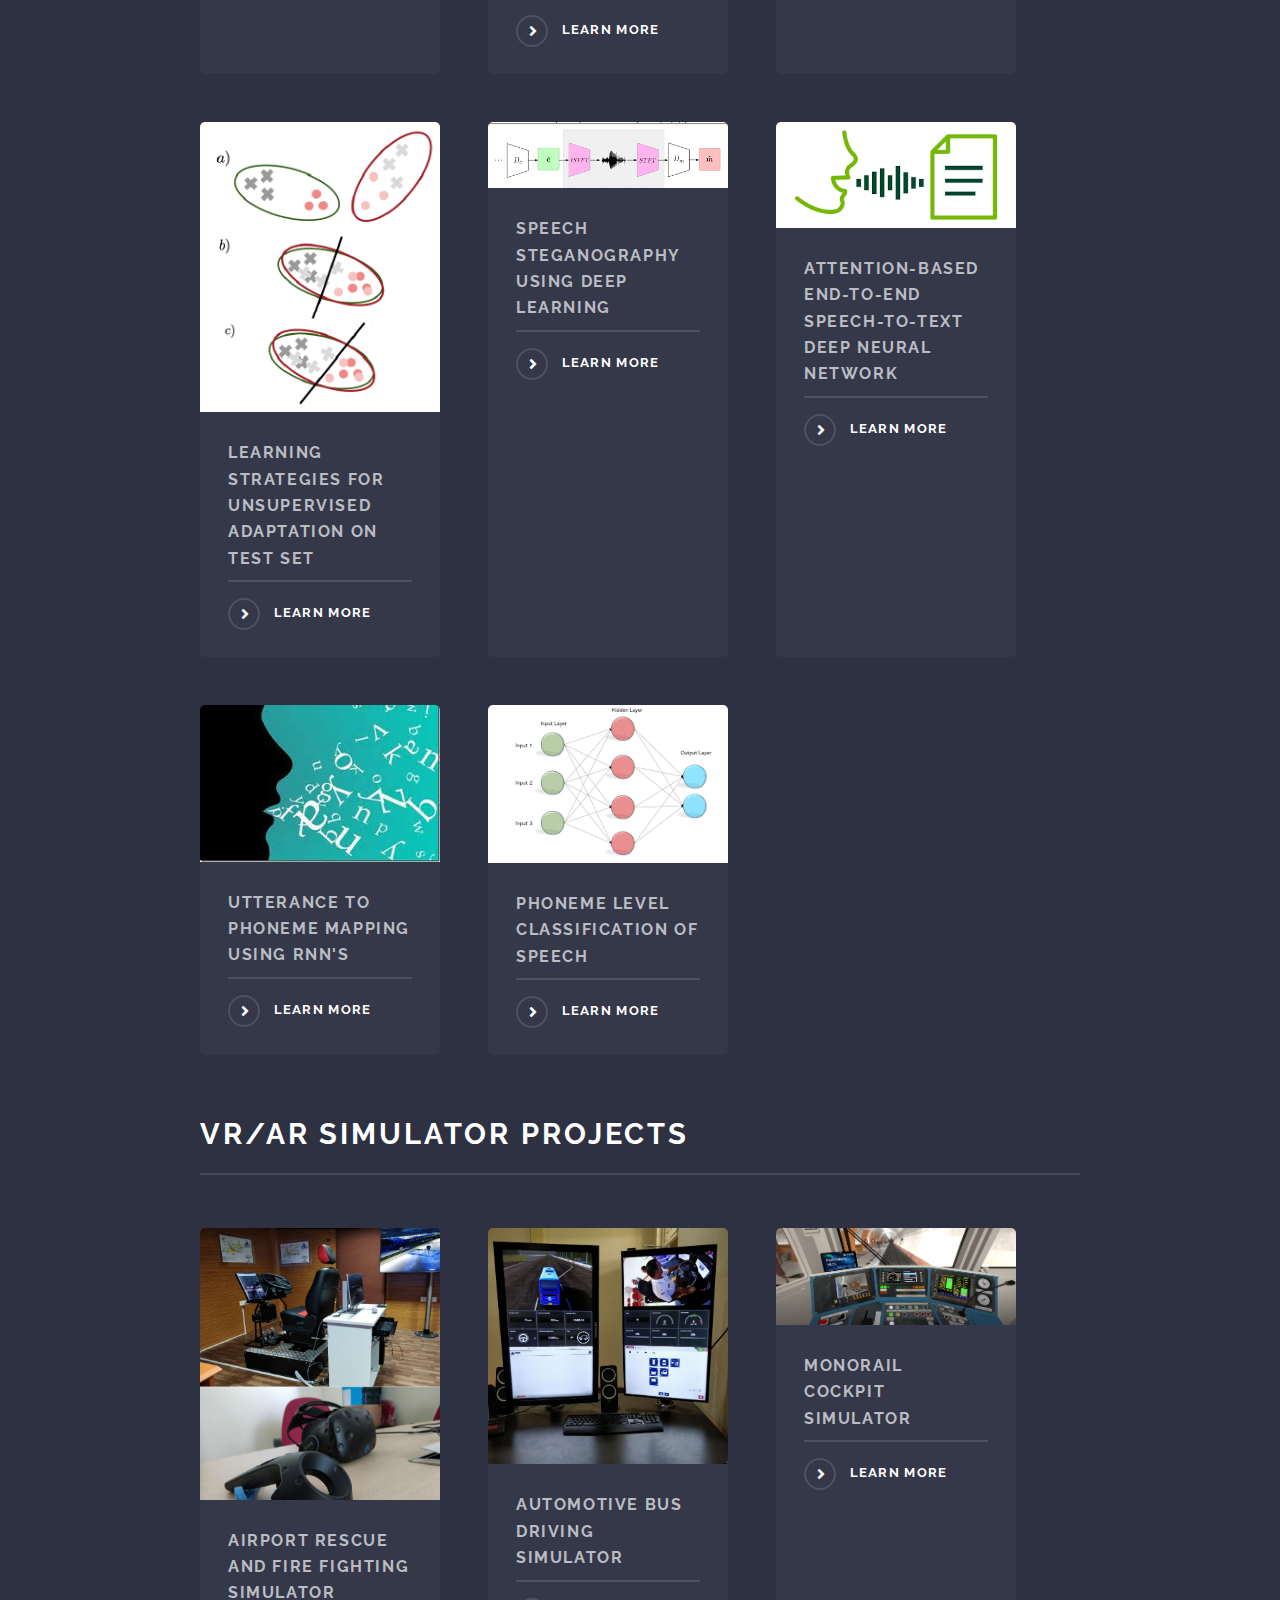
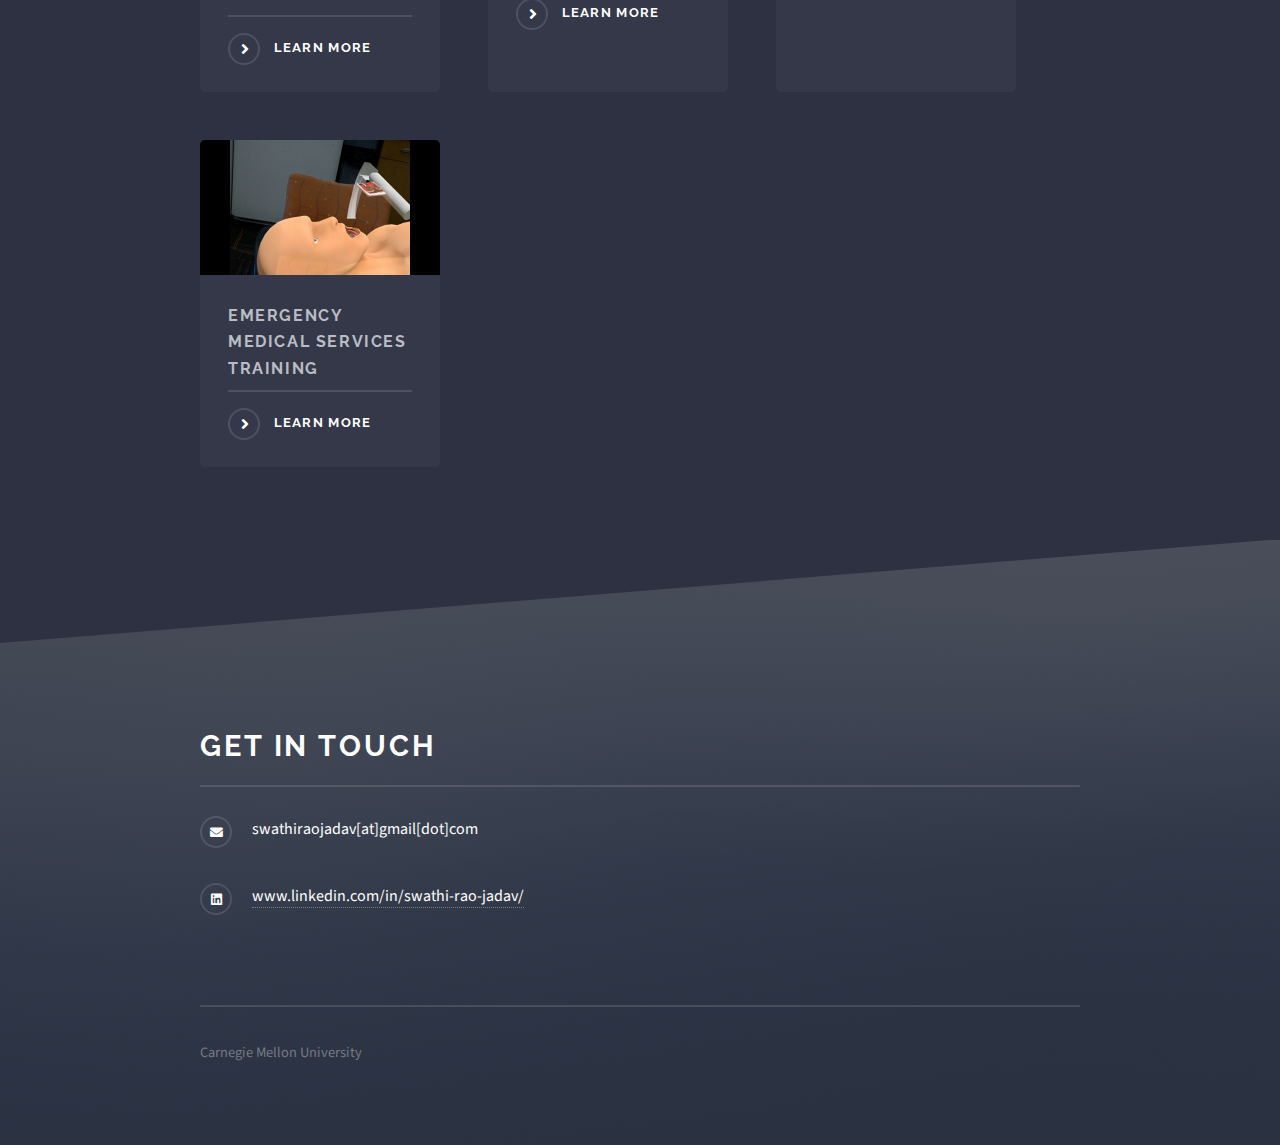
==== commit 0ad1b1e2: ""RI Job updated"" ====
--- a/index.html
+++ b/index.html
@@ -170,8 +170,7 @@
 												<div style="float: left;padding-bottom: 10px; "><i >Robotics Research Engineer II</i></div><div style="float: right;"><i >May 2023- Present</i></div><div style="clear: both;"></div>
 													<ul style="color:rgb(191, 210, 233) ;">
 														<li>Currently working on a high-speed heterogeneous multi-robot system to navigate, search, and rescue in unstructured environments.</li>
-														<li>Integrating Super Odometry - LiDAR-Visual-Inertial odometry to aid UGV’s to navigate and explore in indoor and outdoor
-															environments. Developing a pipeline for auto-calibration between the robots.</li>
+														<li>Developing a pipeline for auto-calibration between the robots.</li>
 													</ul>	
 													
 													<a class="image4"><img src="images/RI_logo.png" alt="" width="200" height="500"/>
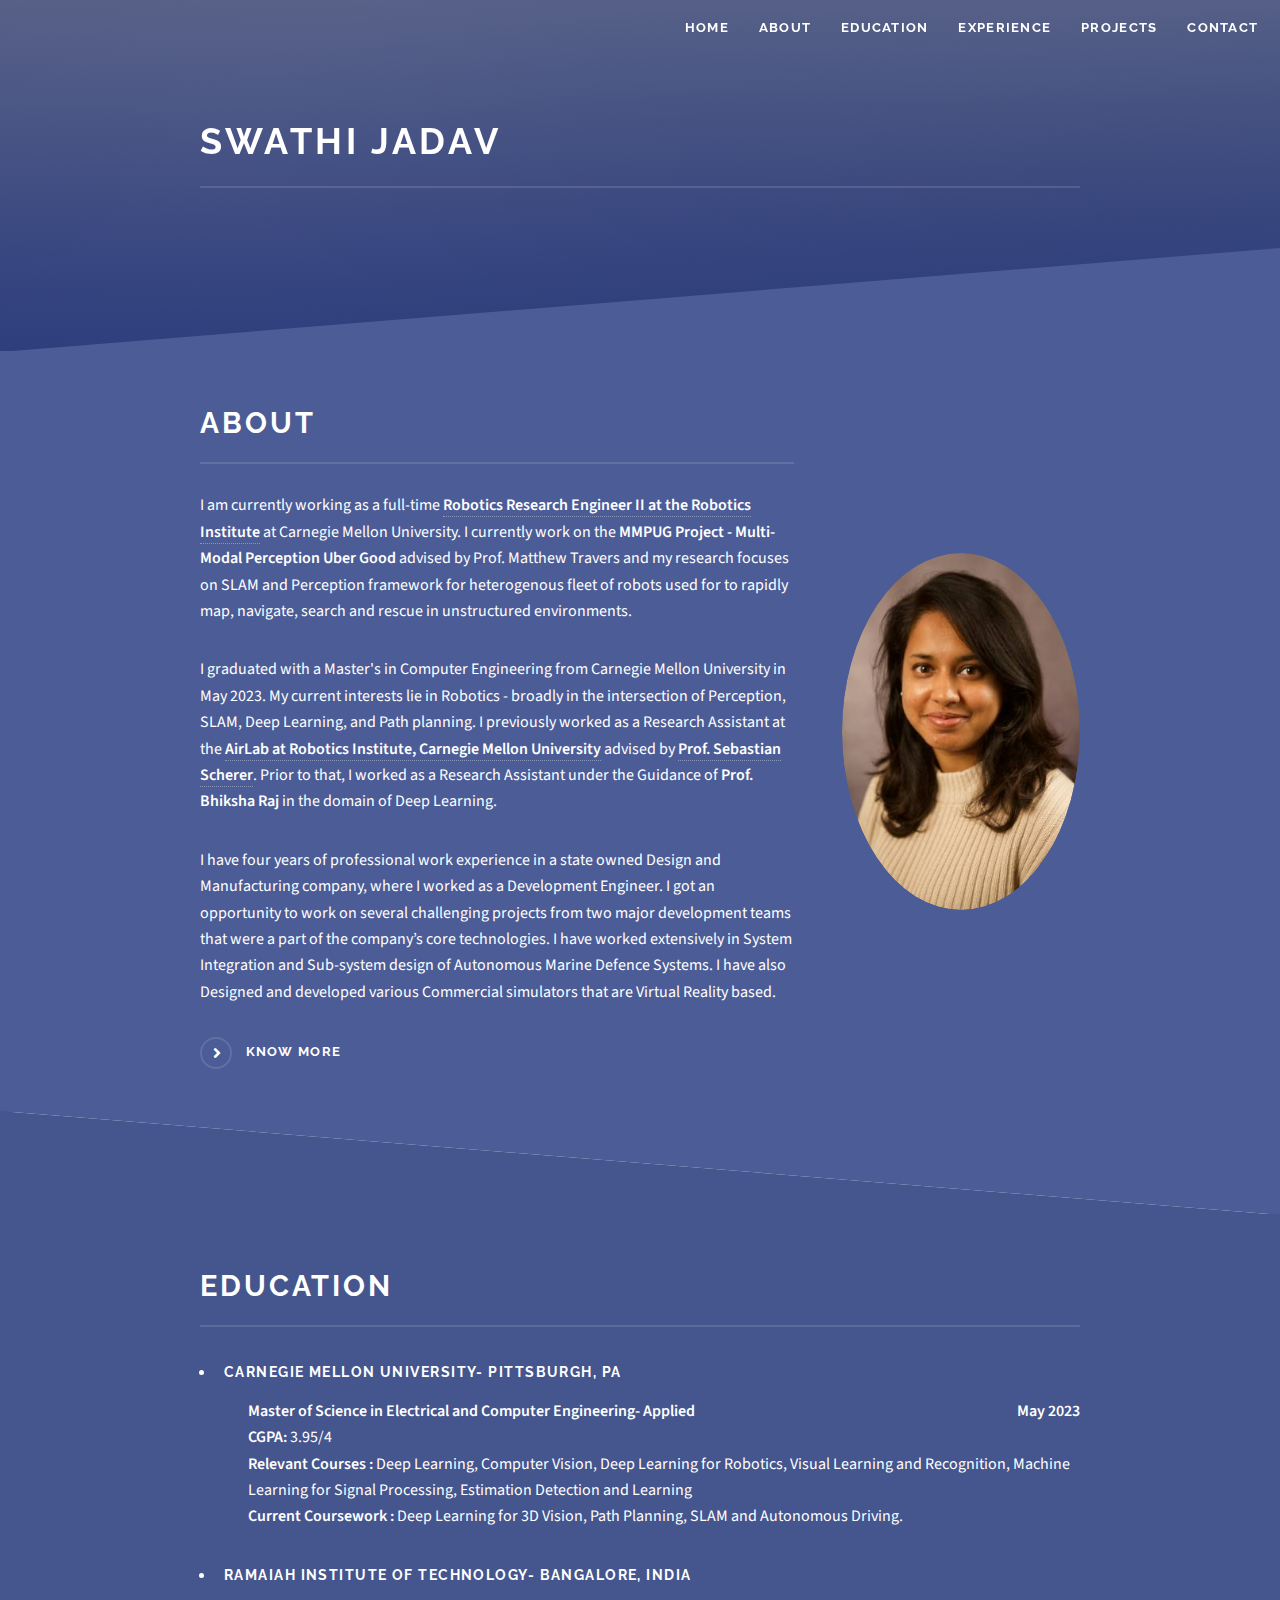
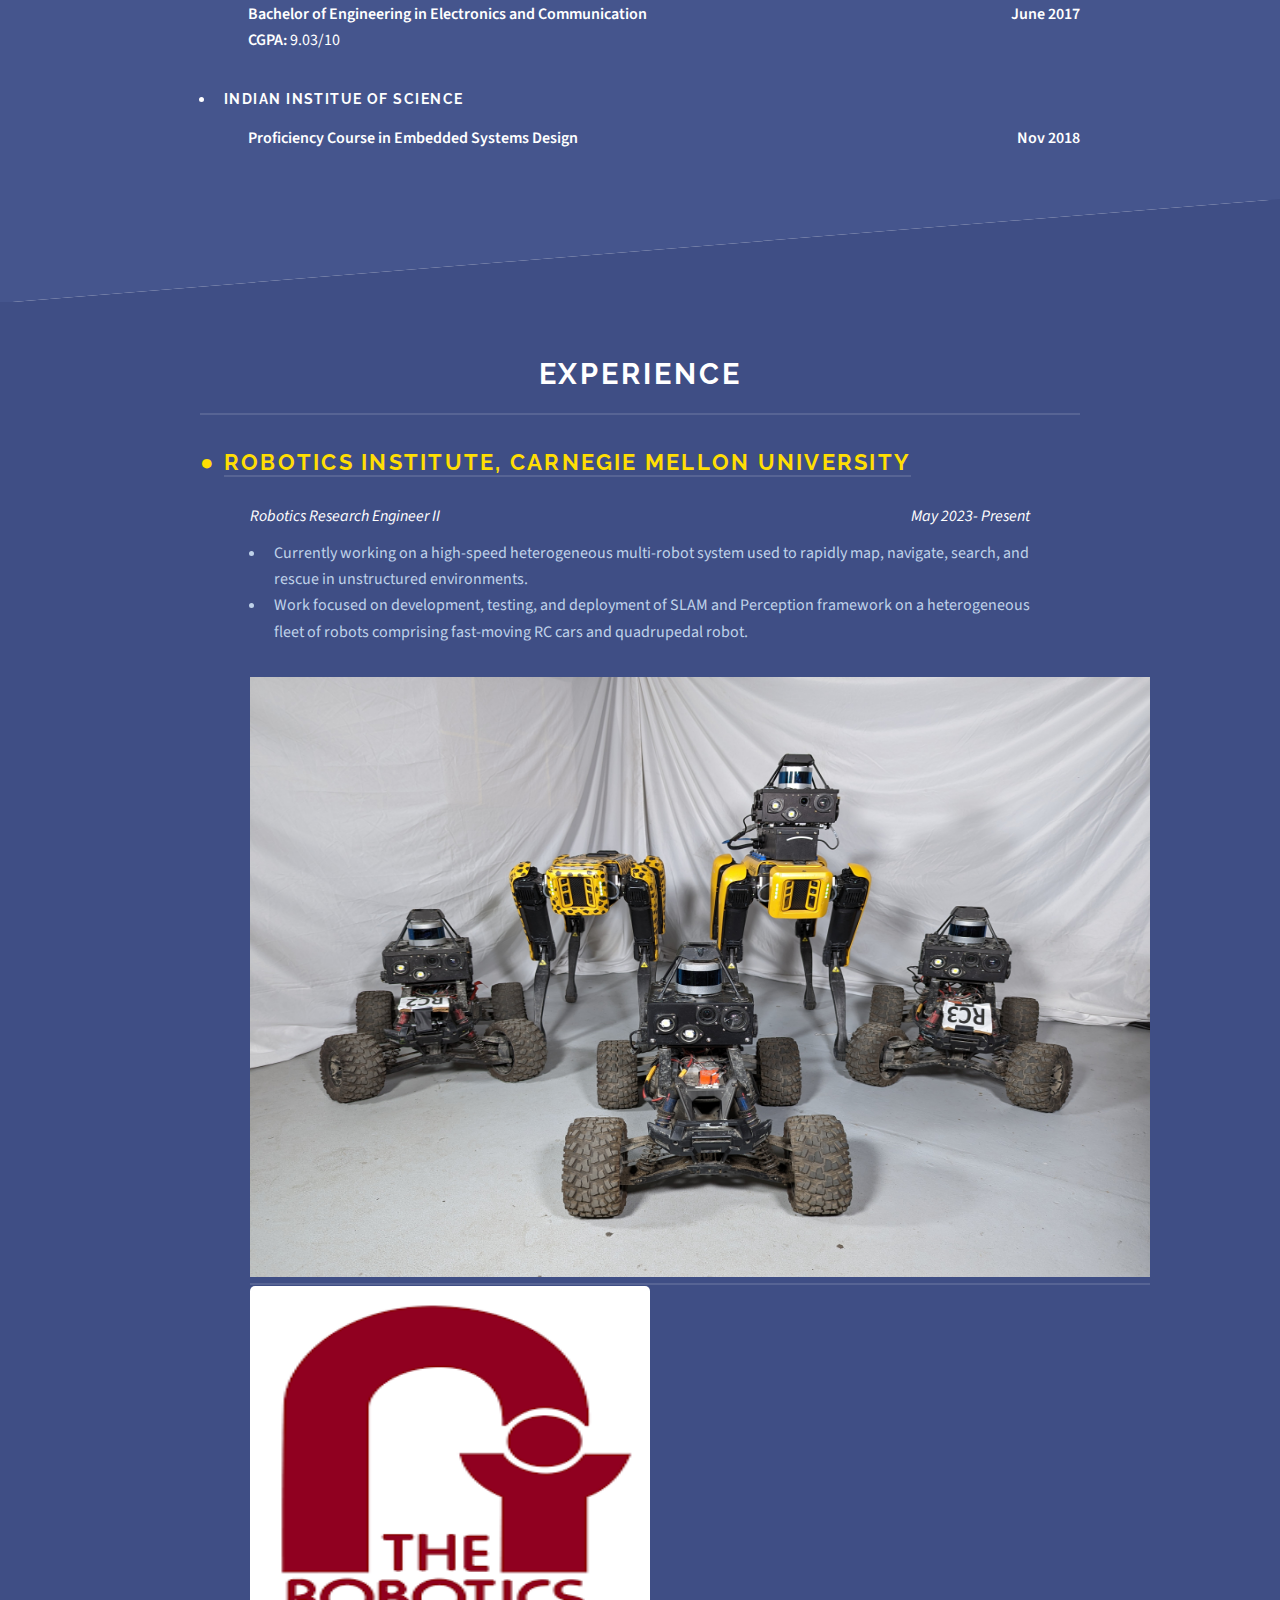
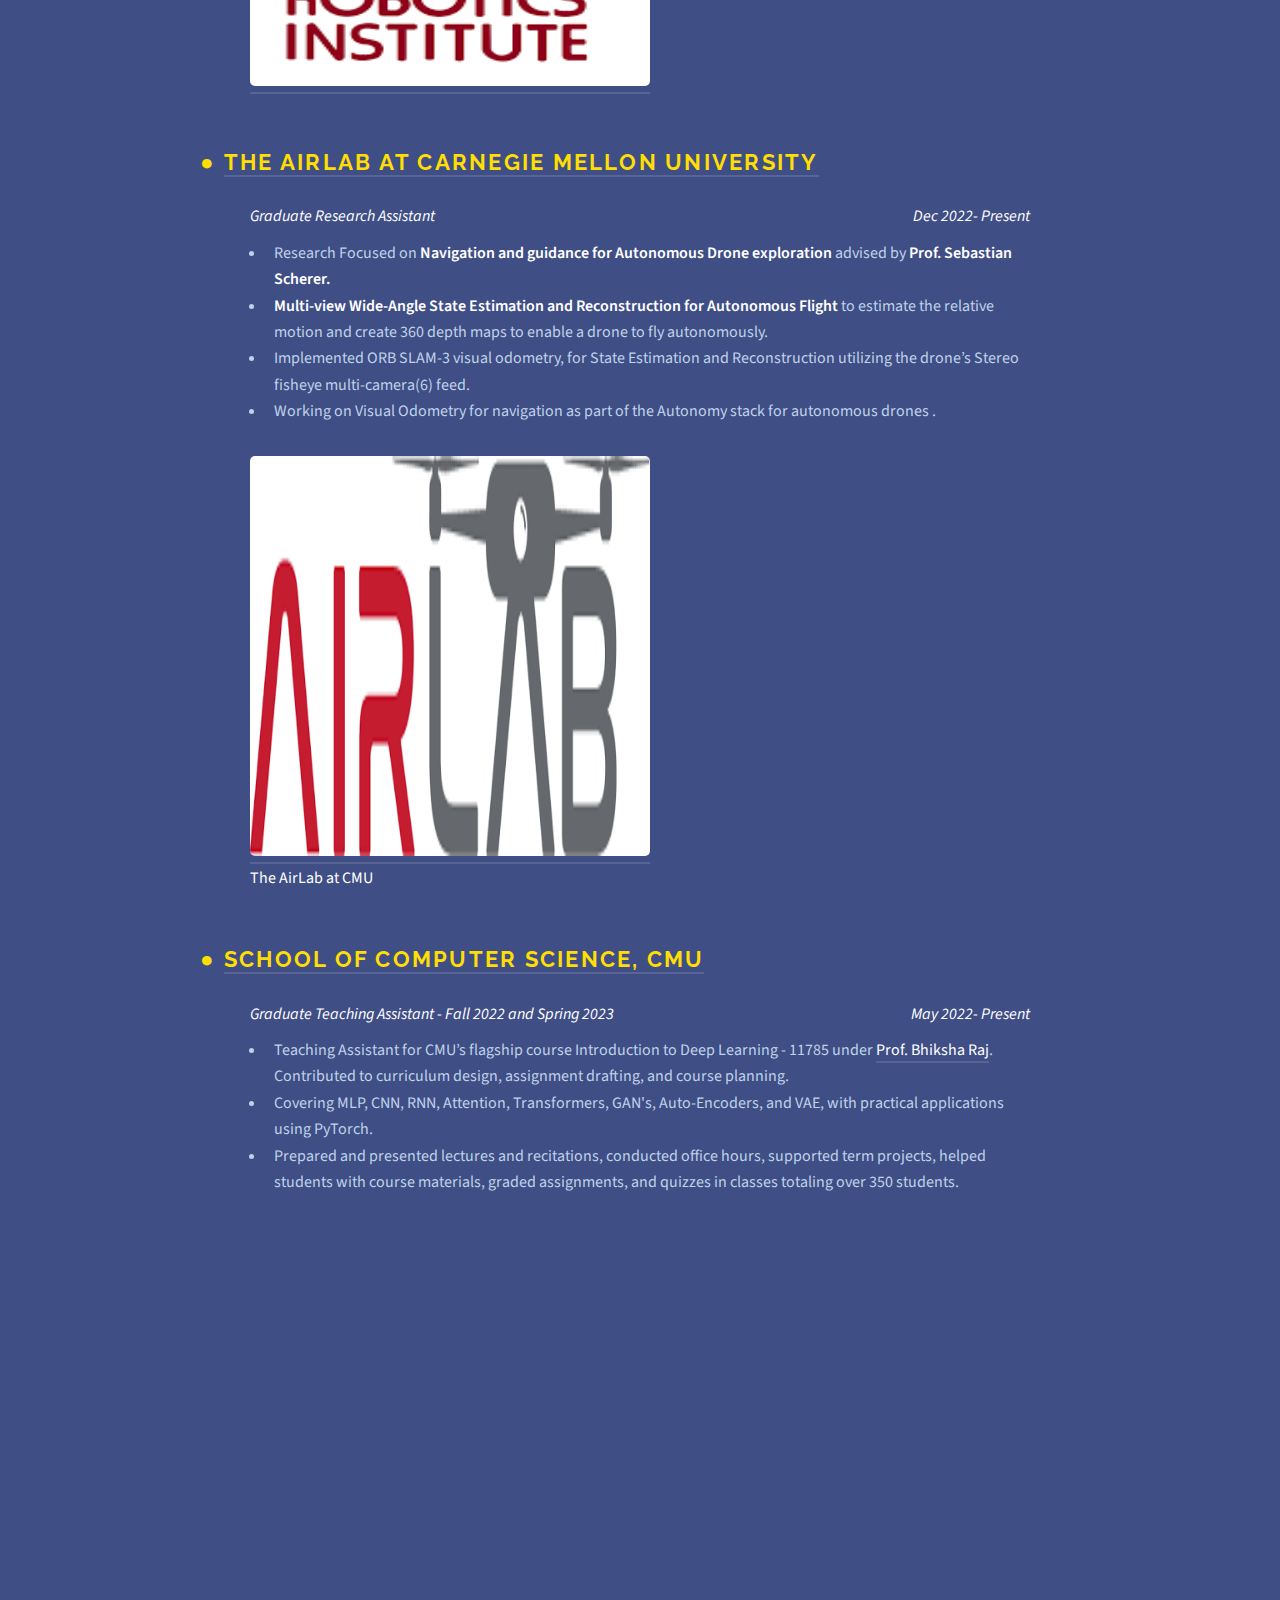
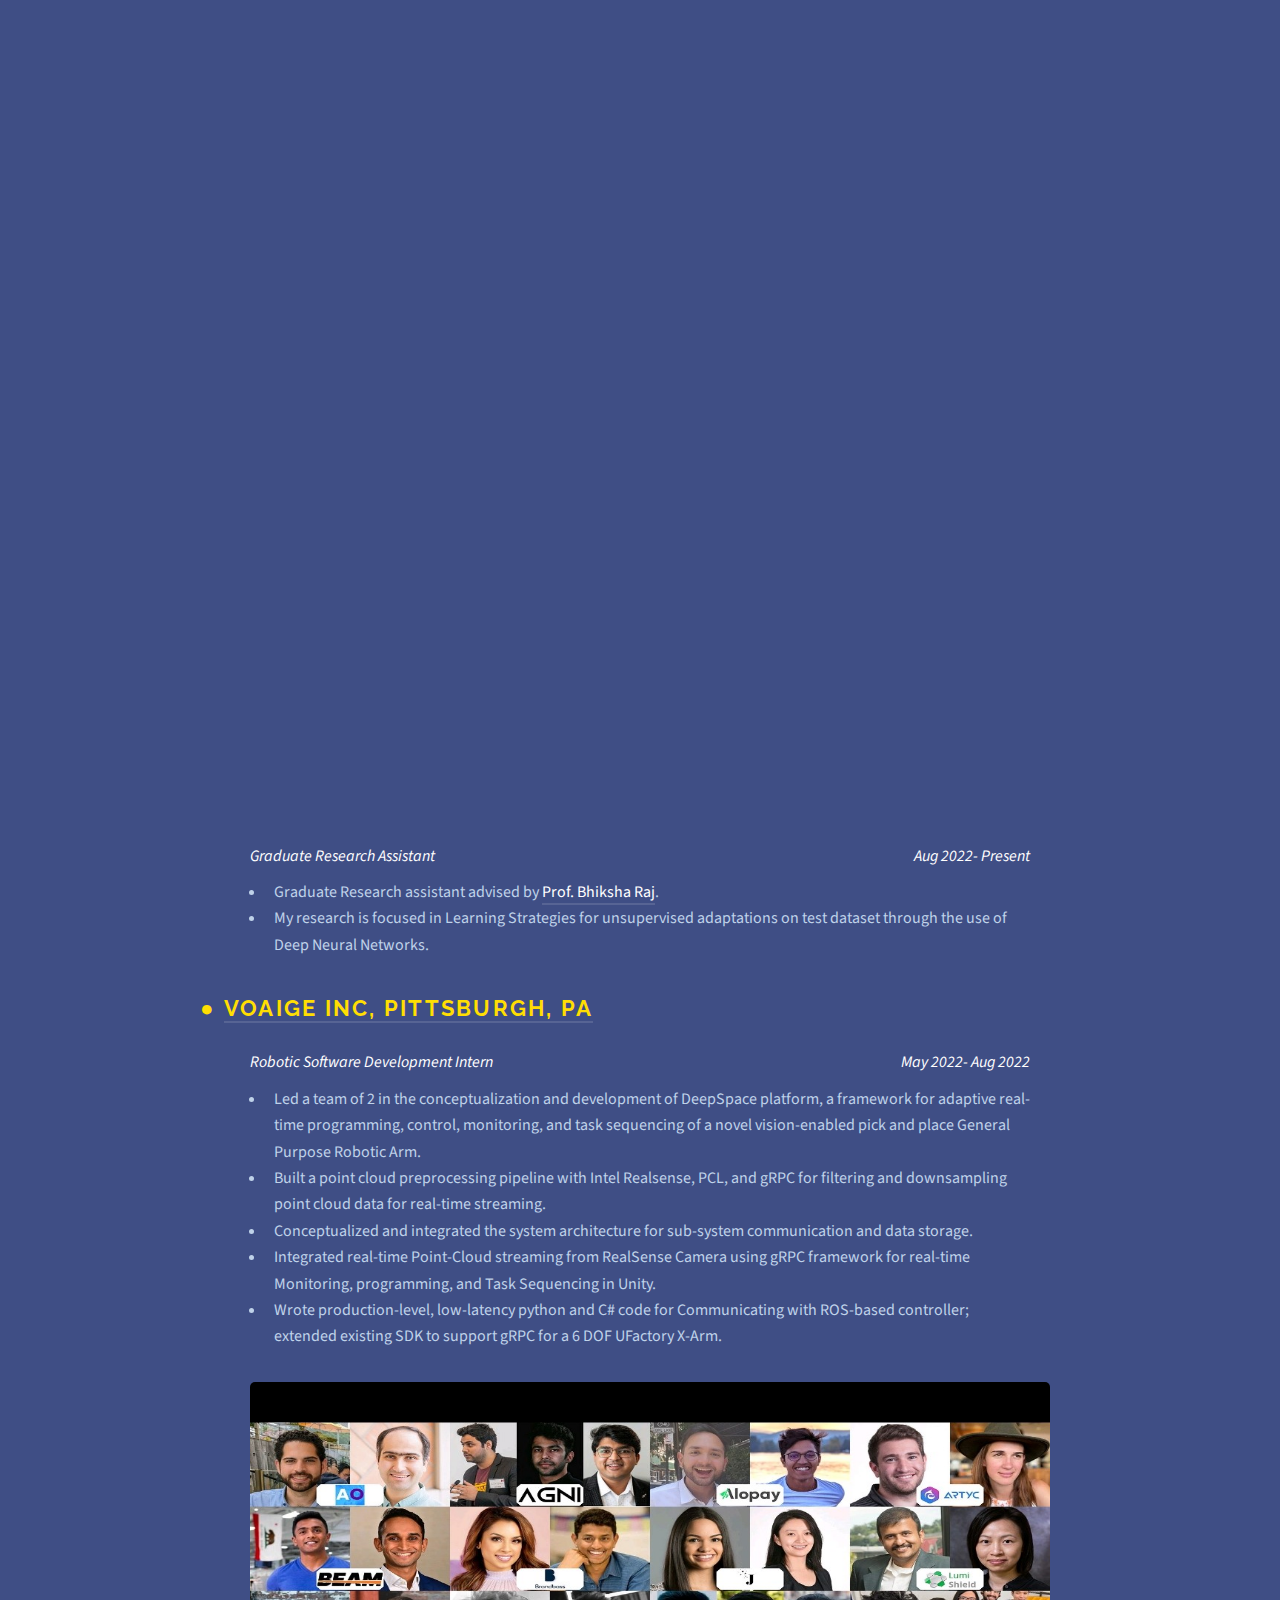
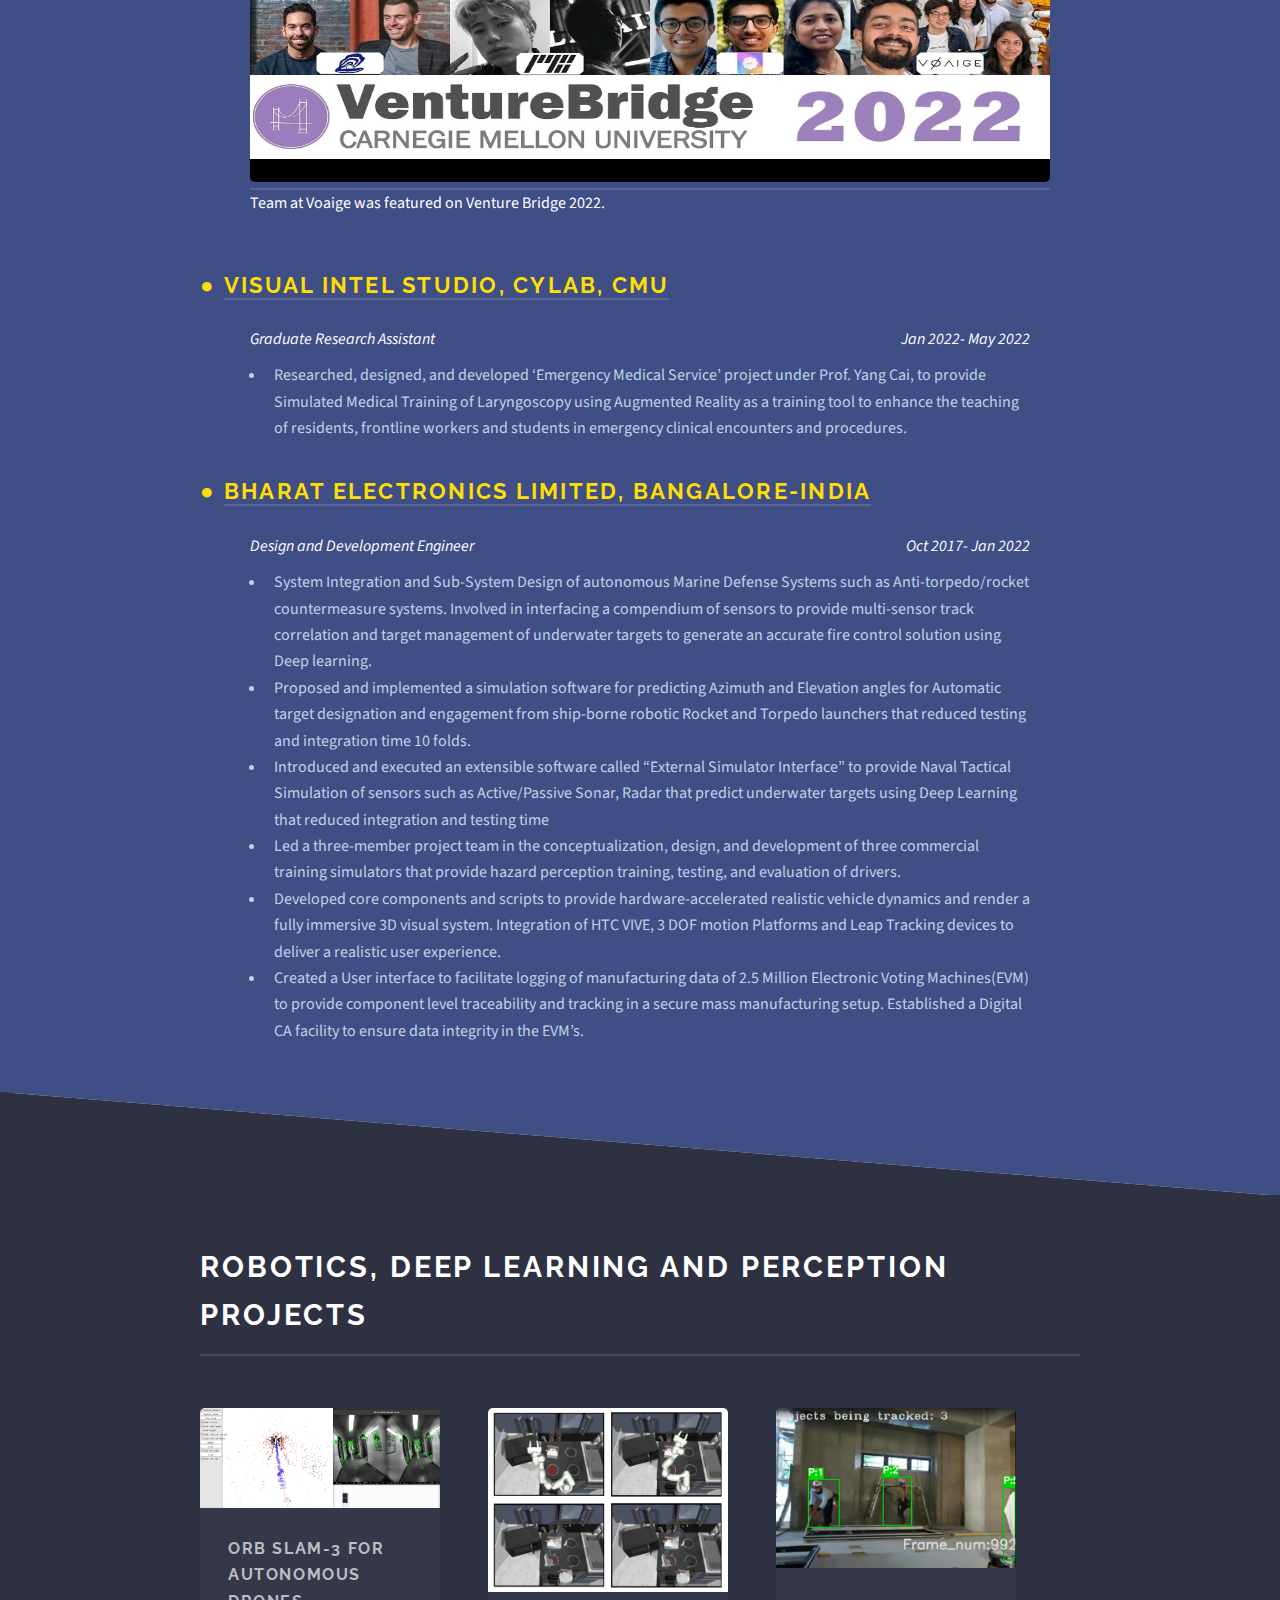
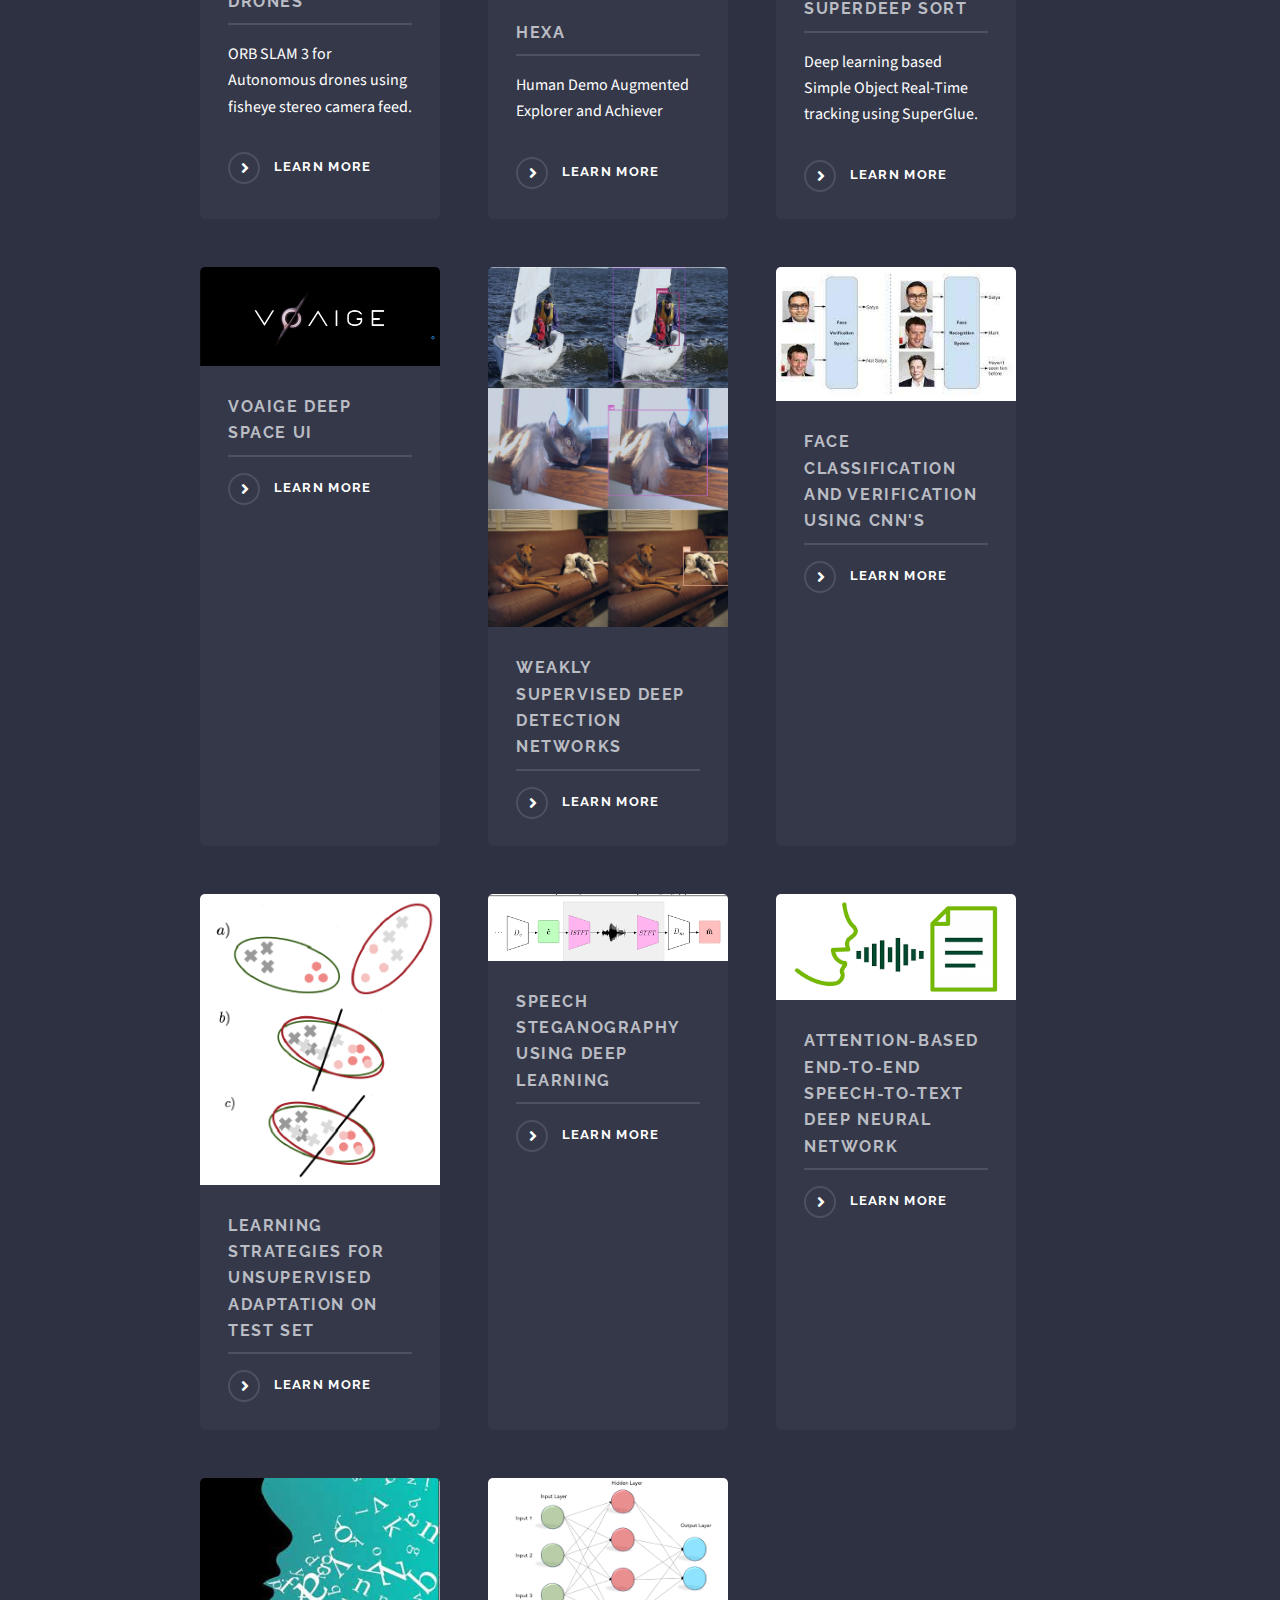
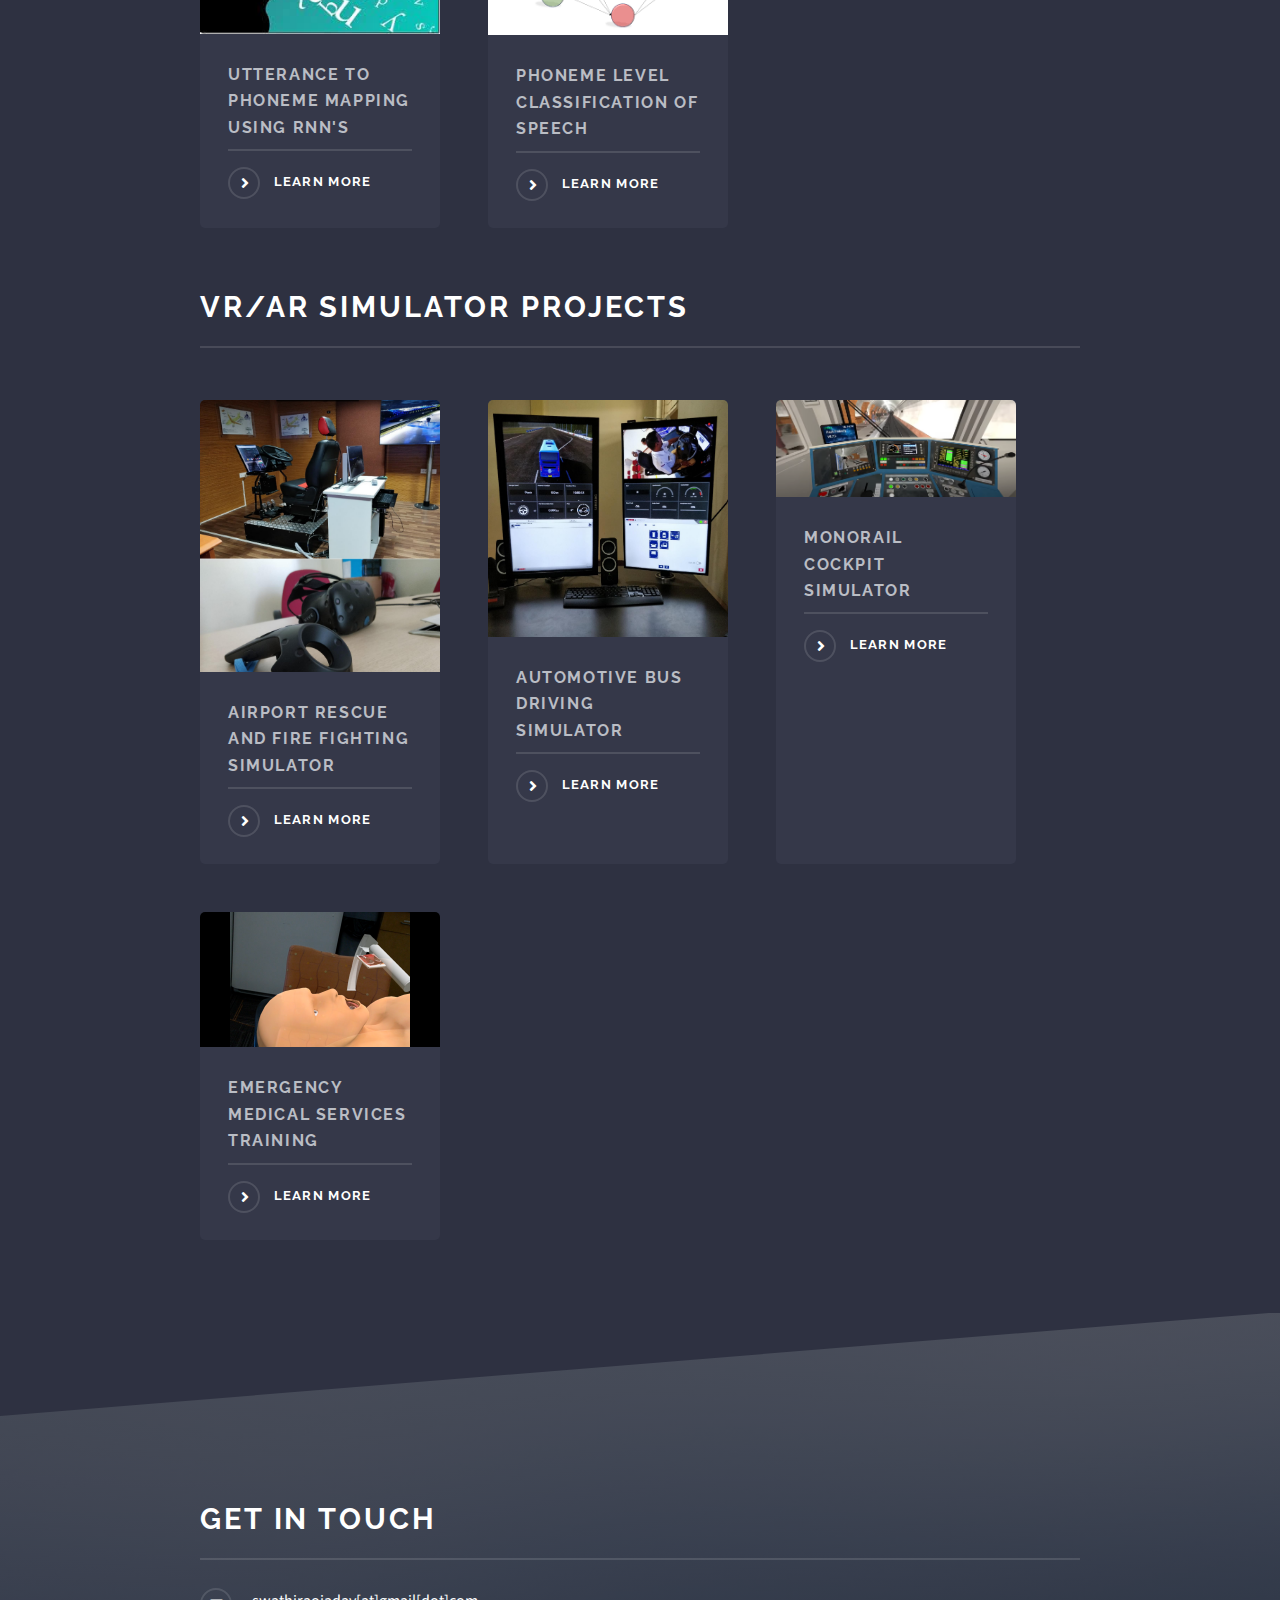
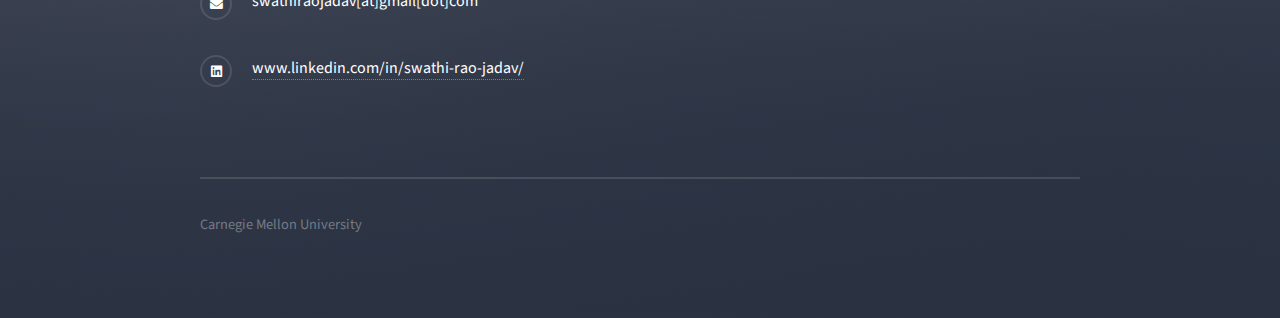
==== commit 92df76ba: "MMPUG Projects Updated" ====
--- a/index.html
+++ b/index.html
@@ -26,7 +26,7 @@
 							<a href="#Experience">Experience</a>
 							<a href="Projects.html#DLProjects">Projects</a>
 							<a href="#Contact">Contact</a>
-							<a href="./images/Resume-Website.pdf" download>Resume</a>
+							<!-- <a href="./images/Resume-Website.pdf" download>Resume</a> -->
 							<!-- <a>Resume</a> -->
 						</nav>
 					</header>
@@ -62,12 +62,17 @@
 						<!-- One -->
 							<section id="one" class="wrapper spotlight style1">
 								<div class="inner">
-									<a href="#" class="image"><img src="images/Swathijadav_.jpg" alt="" /></a>
+									<a href="#" class="image"><img src="images/SwathiJadav_1.jpg" alt="" /></a>
 									<div class="content">
 										<h1 class="major">About</h1>
-										<p>I am currently working as a <b><a href="https://www.ri.cmu.edu/ri-people/swathi-jadav/">Robotics Research Engineer II at the Robotics Institute</a></b> at Carnegie Mellon University. I graduated with a Master's in Computer Engineering from Carnegie Mellon University in May 2023.
-
-											My current interests lie in Robotics - broadly in the intersection of Deep Learning, Perception, SLAM and Path planning. I previously worked as a Research Assistant at the <b><a href="https://theairlab.org/">AirLab at  Robotics Institute, Carnegie Mellon University</a></b>
+										<p>I am currently working as a full-time <b><a href="https://www.ri.cmu.edu/ri-people/swathi-jadav/">Robotics Research Engineer II at the Robotics Institute</a></b> at Carnegie Mellon University. 
+											I currently work on the <b>MMPUG Project - Multi-Modal Perception Uber Good</b> advised by Prof. Matthew Travers and my research focuses on SLAM and Perception framework for heterogenous fleet of robots
+											used for to rapidly map, navigate, search and rescue in unstructured environments.</p>
+											<p>
+											
+											I graduated with a Master's in Computer Engineering from Carnegie Mellon University in May 2023.
+
+											My current interests lie in Robotics - broadly in the intersection of  Perception, SLAM, Deep Learning, and Path planning. I previously worked as a Research Assistant at the <b><a href="https://theairlab.org/">AirLab at  Robotics Institute, Carnegie Mellon University</a></b>
 										advised by <b><a href="https://www.ri.cmu.edu/ri-faculty/sebastian-scherer/">Prof. Sebastian Scherer</a></b>. Prior to that, I worked as a Research Assistant under the Guidance of <b>Prof. Bhiksha Raj</b> in the domain of Deep Learning.</p>
 											<p>
 											I have four years of professional work experience in a state owned Design and Manufacturing company, where I worked as a Development Engineer.
@@ -169,11 +174,15 @@
 											
 												<div style="float: left;padding-bottom: 10px; "><i >Robotics Research Engineer II</i></div><div style="float: right;"><i >May 2023- Present</i></div><div style="clear: both;"></div>
 													<ul style="color:rgb(191, 210, 233) ;">
-														<li>Currently working on a high-speed heterogeneous multi-robot system to navigate, search, and rescue in unstructured environments.</li>
-														<li>Developing a pipeline for auto-calibration between the robots.</li>
+														<li>Currently working on a high-speed heterogeneous multi-robot system used to rapidly map, navigate, search, and rescue in unstructured environments.</li>
+														<li>Work focused on development, testing, and deployment of SLAM and
+															Perception framework on a heterogeneous fleet of robots comprising fast-moving RC cars and quadrupedal robot.</li>
+														
 													</ul>	
+													<a ><img src="images/MMPUG.jpg" alt="" width="900" height="600" />
 													
 													<a class="image4"><img src="images/RI_logo.png" alt="" width="200" height="500"/>
+													
 														
 													
 													</a>
